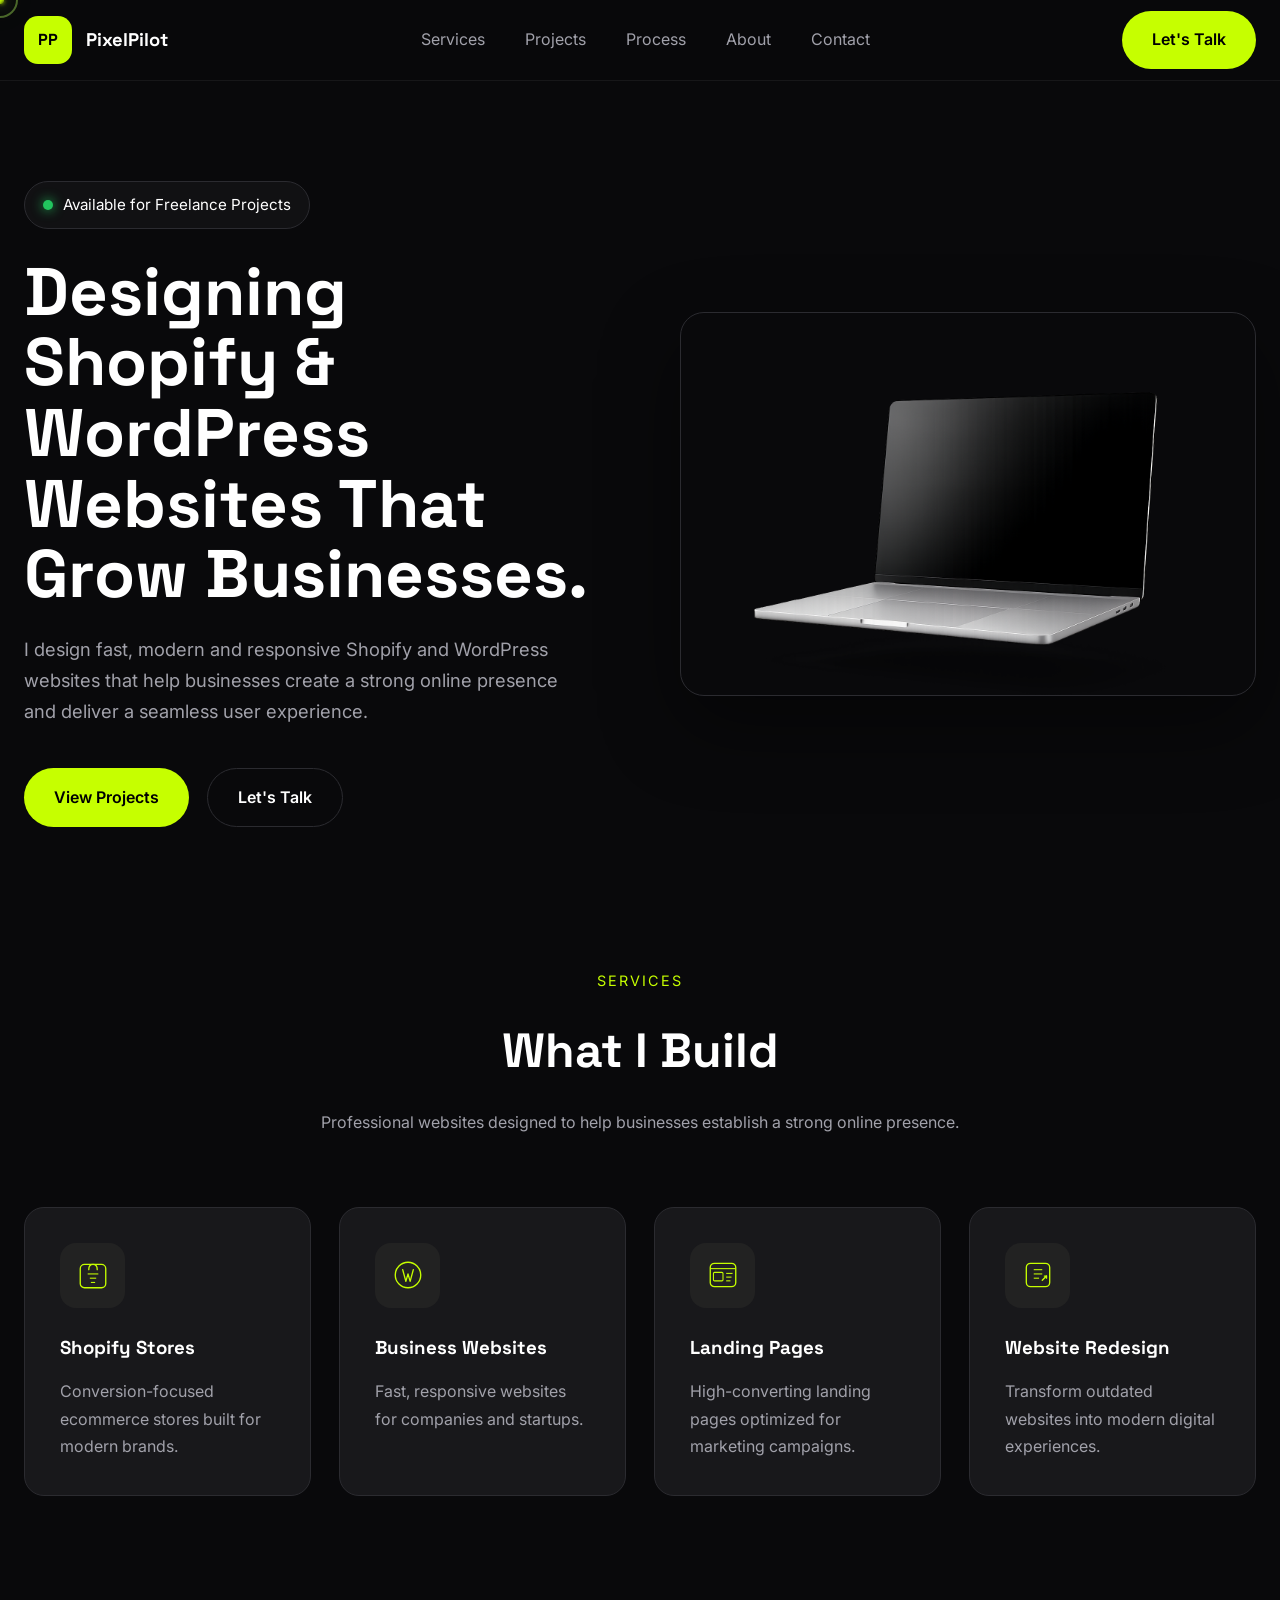
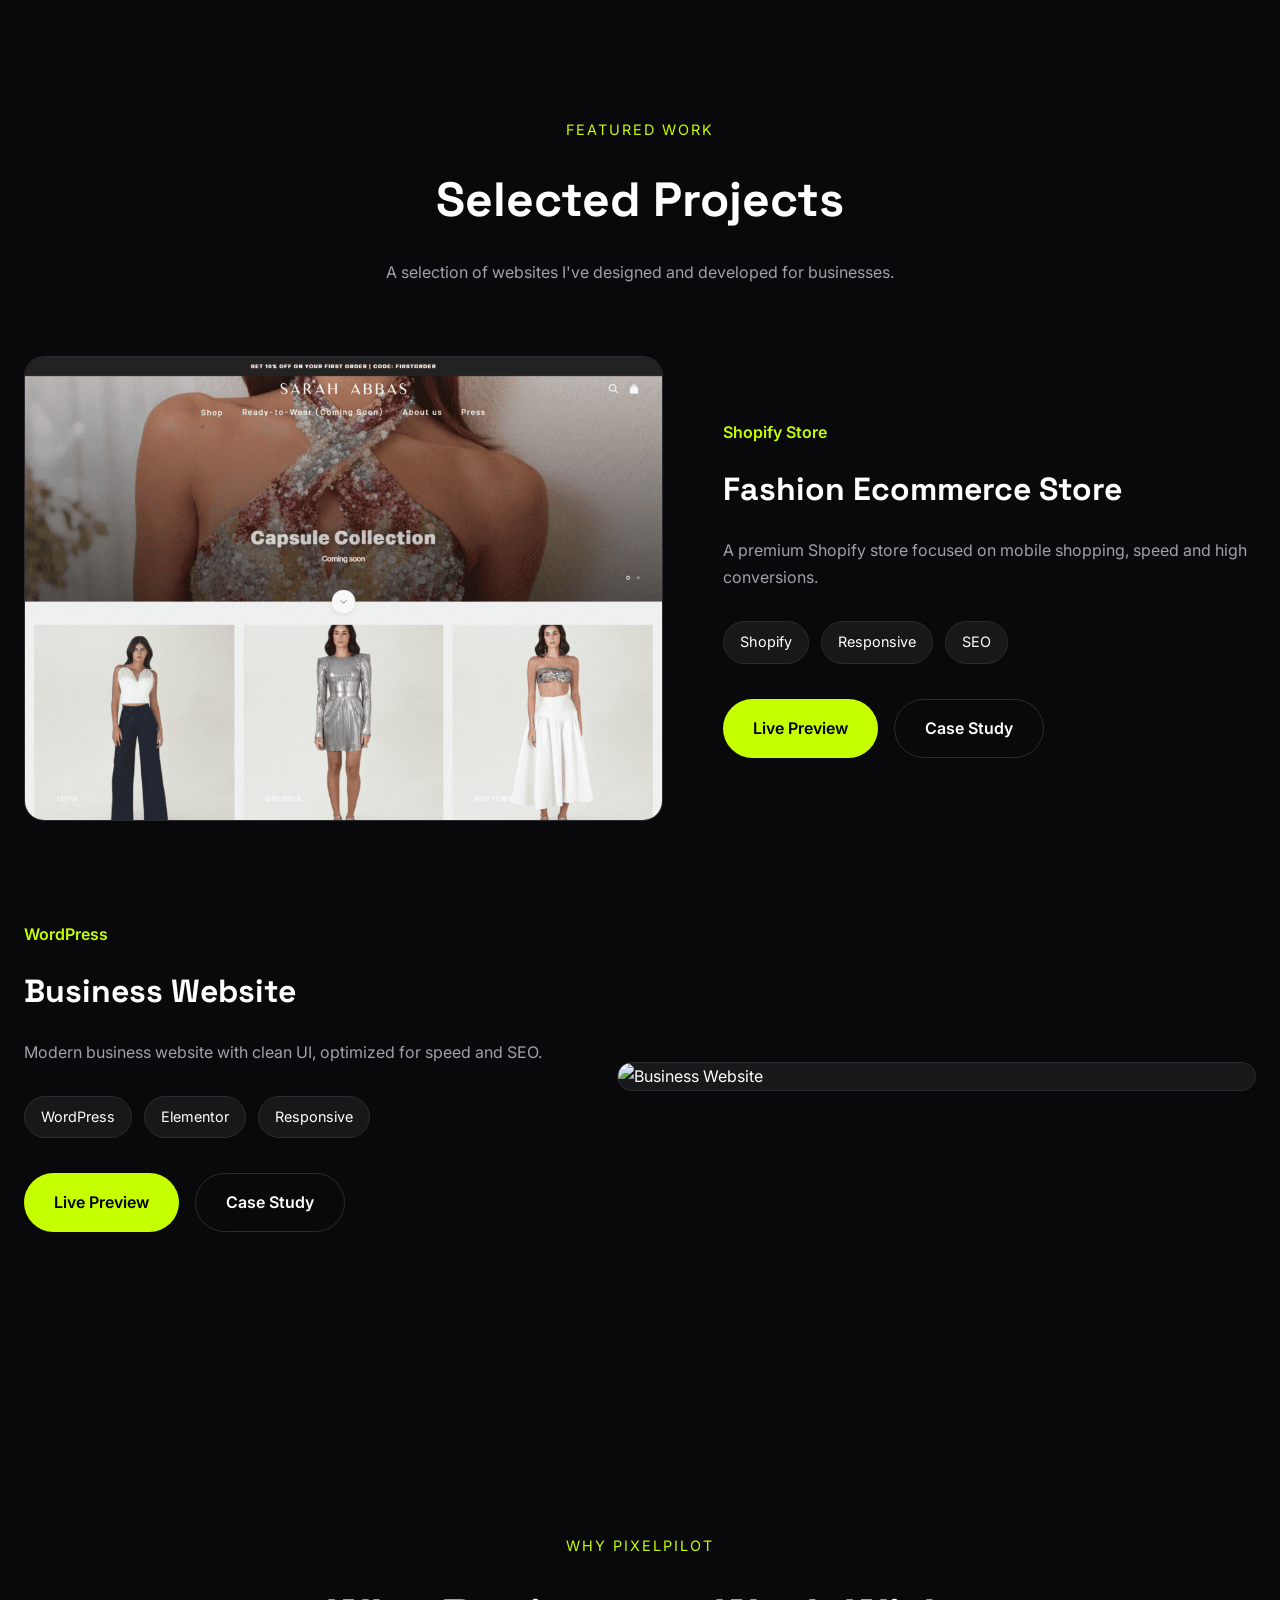
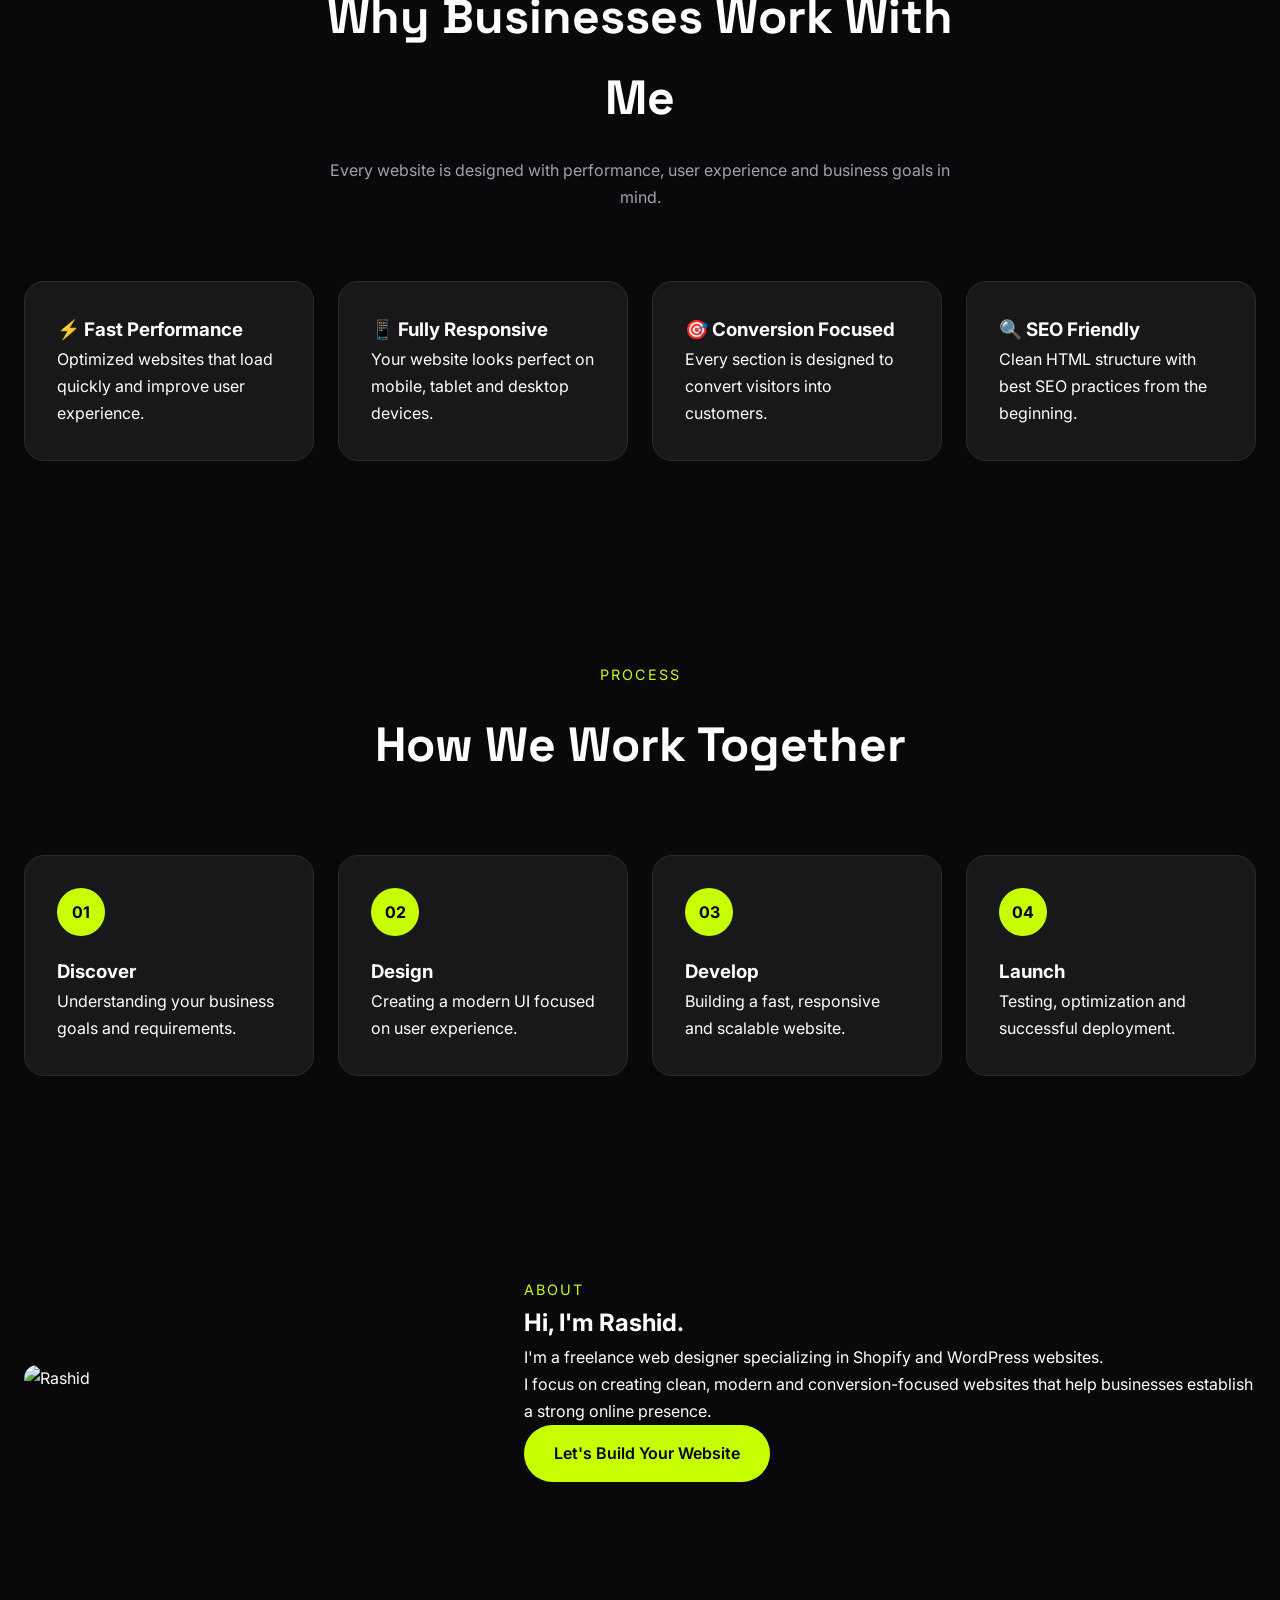
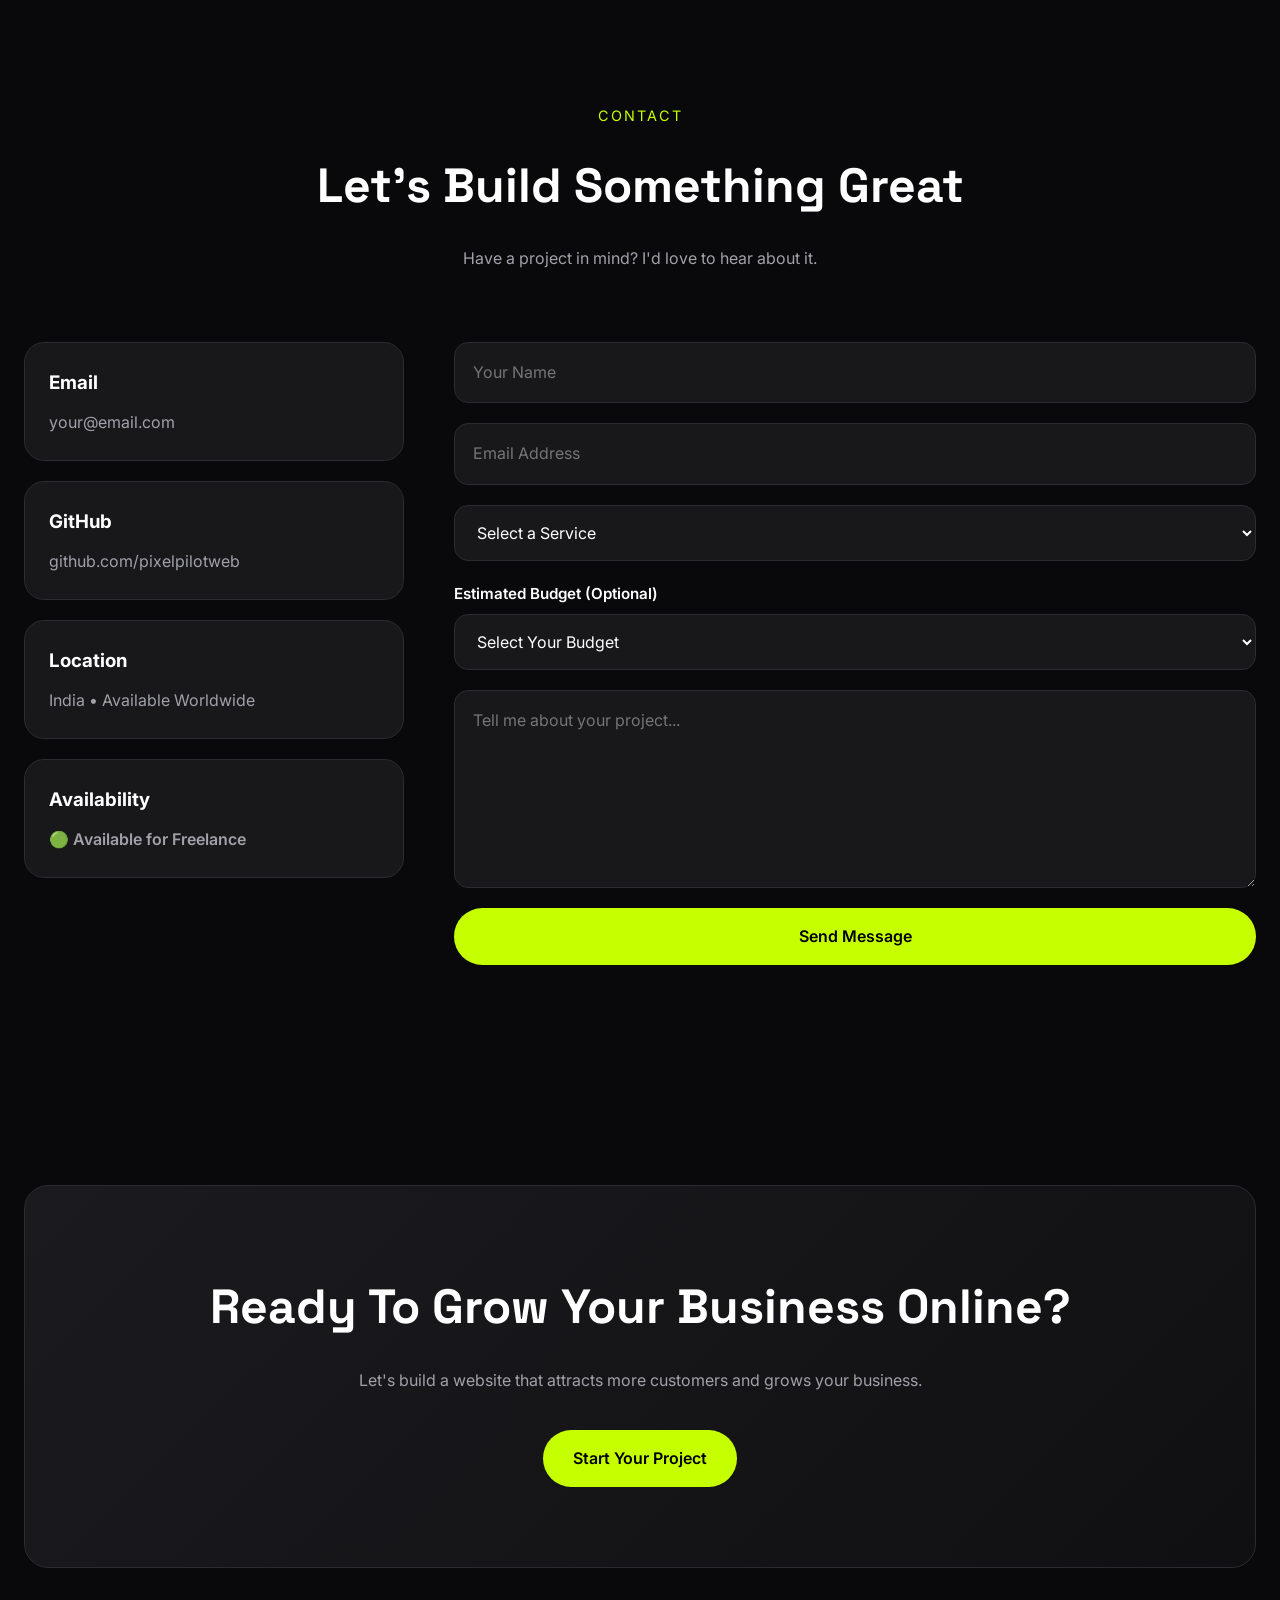
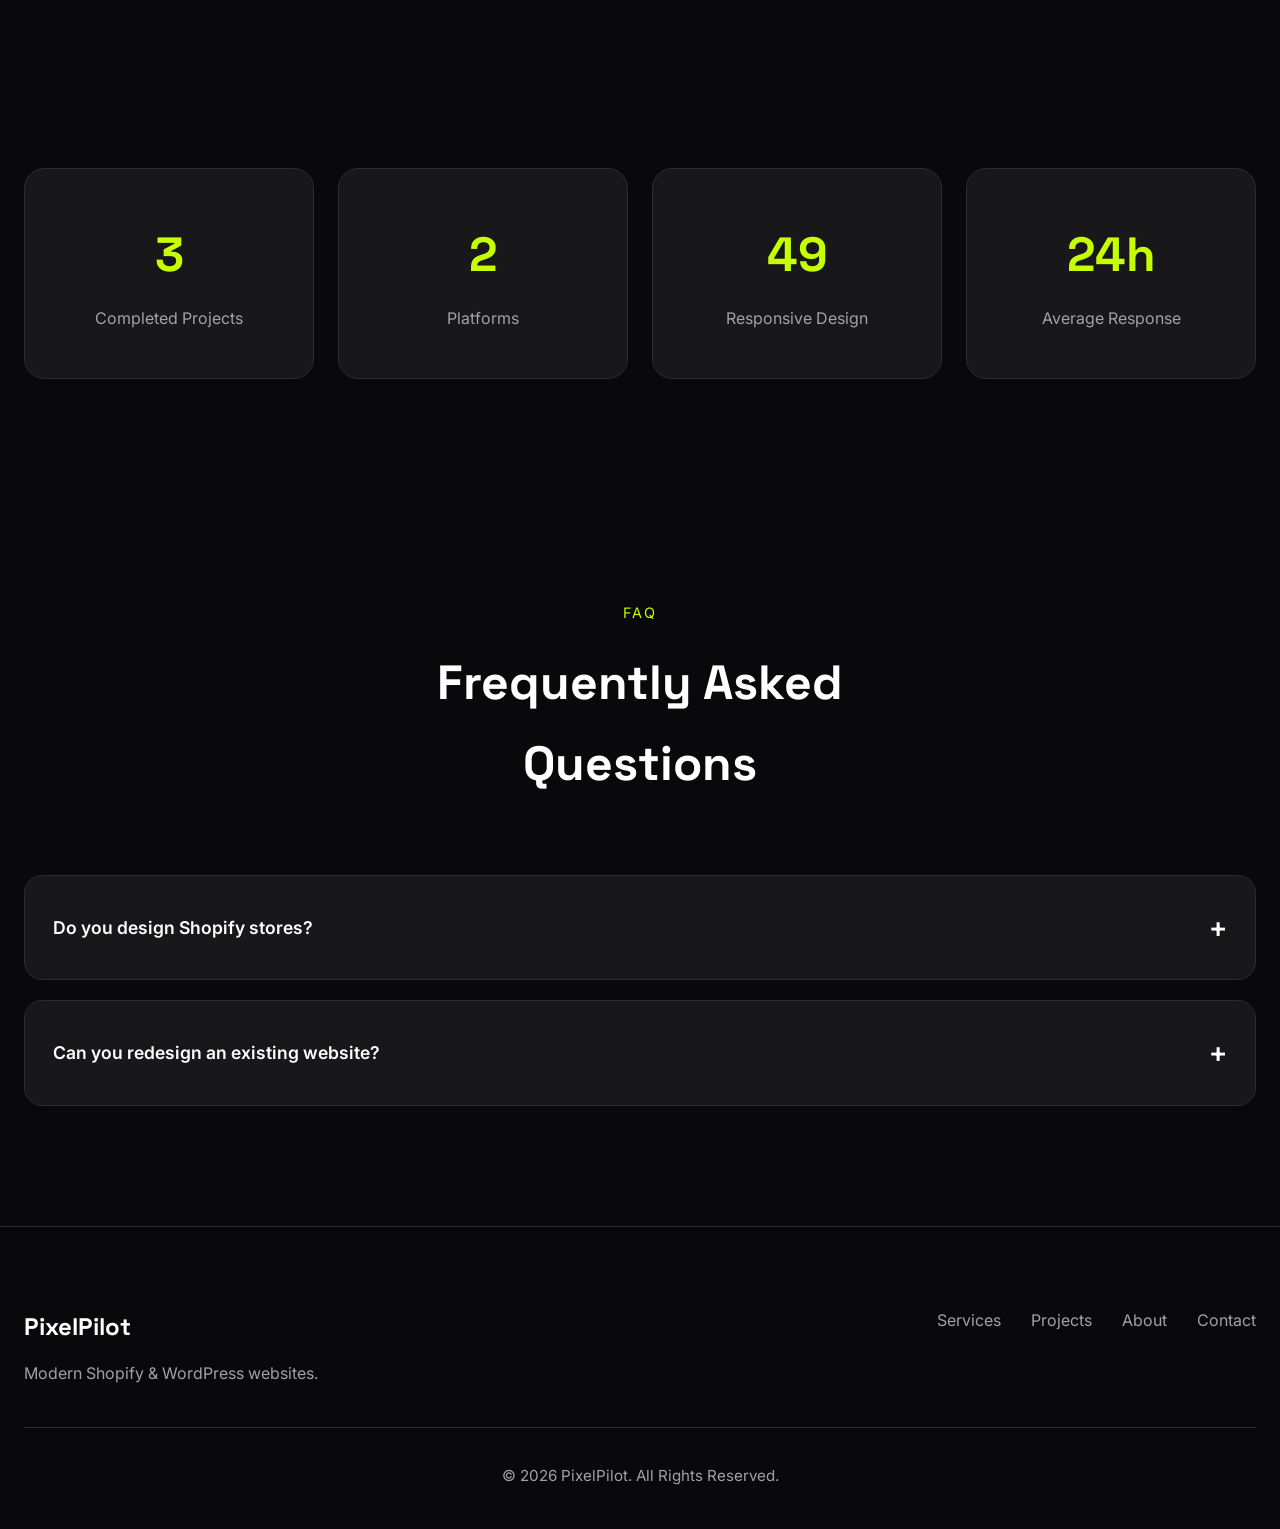
==== index.html @ 653d1a57 "feat: launch PixelPilot v1.0 portfolio" ====
<!doctype html>
<html lang="en">
  <head>
    <!-- Basic -->
    <meta charset="UTF-8" />
    <meta name="viewport" content="width=device-width, initial-scale=1.0" />
    <!-- SEO -->
    <title>PixelPilot | Shopify & WordPress Website Designer</title>
    <meta
      name="description"
      content="PixelPilot designs modern Shopify and WordPress websites that are fast, responsive and built to help businesses grow."
    />
    <meta
      name="keywords"
      content="Shopify Designer, WordPress Designer, Freelance Web Designer, Website Design , Ecommerce Website, PixelPilot"
    />
    <meta name="author" content="Rashid" />
    <meta name="robots" content="index, follow" />
    <!-- Open Graph -->
    <meta property="og:title" content="PixelPilot" />
    <meta
      property="og:description"
      content="Need a modern Shopify or WordPress website? Let's build a fast, responsive and conversion-focused website."
    />
    <meta property="og:type" content="website" />
    <meta name="theme-color" content="#09090B" />
    <meta name="color-scheme" content="dark" />
    <meta property="og:site_name" content="PixelPilot" />
    <!-- Google Fonts -->
    <link rel="preconnect" href="https://fonts.googleapis.com" />
    <link rel="preconnect" href="https://fonts.gstatic.com" crossorigin />
    <link
      href="https://fonts.googleapis.com/css2?family=Inter:wght@400;500;600;700&family=Space+Grotesk:wght@500;700&display=swap"
      rel="stylesheet"
    />
    <!-- CSS -->
    <link rel="stylesheet" href="assets/css/style.css" />
    <link rel="stylesheet" href="assets/css/animation.css" />
    <link rel="stylesheet" href="assets/css/responsive.css" />
  </head>

  <body>
    <!-- PAGE LOADER starts -->

    <div class="page-loader" id="pageLoader">
      <div class="loader-content">
        <div class="loader-logo">PP</div>

        <h2>PixelPilot</h2>

        <p>Preparing your experience...</p>

        <div class="loader-line">
          <span></span>
        </div>
      </div>
    </div>
    <!-- PAGE LOADER ends -->

    <div id="progressBar"></div>

    <!-- ================= HEADER ================= -->
    <header class="header">
      <div class="container">
        <nav class="navbar">
          <a href="#" class="logo">
            <span class="logo-mark">PP</span>
            <span class="logo-text"> PixelPilot </span>
          </a>
          <ul class="nav-menu">
            <li><a href="#services">Services</a></li>

            <li><a href="#projects">Projects</a></li>

            <li><a href="#process">Process</a></li>

            <li><a href="#about">About</a></li>

            <li><a href="#contact">Contact</a></li>
          </ul>
          <button class="menu-toggle" aria-label="Open Menu">
            <span></span>
            <span></span>
            <span></span>
          </button>
          <a href="#contact" class="btn btn-primary"> Let's Talk </a>
        </nav>
      </div>
    </header>

    <!-- ================= MAIN ================= -->

    <main>
      <!-- HERO -->
      <section class="hero reveal">
        <div class="container hero-grid">
          <!-- LEFT -->
          <div class="hero-content">
            <div class="hero-status">
              <span class="status-dot"></span>Available for Freelance Projects
            </div>
            <!-- <h1>Websites That Help Businesses Grow.</h1> -->
            <h1>
              Designing Shopify & WordPress Websites That Grow Businesses.
            </h1>
            <p>
              <!-- Modern Shopify and WordPress websites designed for speed, trust
              and conversions. -->
              I design fast, modern and responsive Shopify and WordPress
              websites that help businesses create a strong online presence and
              deliver a seamless user experience.
            </p>
            <div class="hero-buttons">
              <a href="#projects" class="btn btn-primary"> View Projects </a>
              <a href="#contact" class="btn btn-outline"> Let's Talk </a>
            </div>
          </div>
          <!-- RIGHT -->
          <div class="hero-preview">
            <img
              src="assets/images/hero image.png"
              alt="hero image"
              class="hero-image"
            />
            <!-- <div class="browser-window">
              <div class="browser-top">
                <span></span>
                <span></span>
                <span></span>
              </div>
              <div class="browser-body">
                <div class="preview-placeholder">Website Preview</div>
              </div>
            </div> -->
          </div>
        </div>
      </section>

      <!-- what i build starts -->
      <!-- ================= SERVICES ================= -->

      <section class="services reveal" id="services">
        <div class="container">
          <div class="section-heading">
            <span class="section-tag"> SERVICES </span>

            <h2>What I Build</h2>

            <p>
              Professional websites designed to help businesses establish a
              strong online presence.
            </p>
          </div>

          <div class="services-grid">
            <article class="service-card">
              <div class="service-icon">
                <!-- <img src="assets/images/icons/shopify.svg" alt="Shopify" /> -->
                <svg
                  xmlns="http://www.w3.org/2000/svg"
                  viewBox="0 0 64 64"
                  fill="none"
                >
                  <rect
                    x="8"
                    y="12"
                    width="48"
                    height="44"
                    rx="8"
                    stroke="#C6FF00"
                    stroke-width="2.5"
                  />
                  <path
                    d="M24 22C24 16 27 12 32 12C37 12 40 16 40 22"
                    stroke="#C6FF00"
                    stroke-width="2.5"
                    stroke-linecap="round"
                  />
                  <path d="M22 30H42" stroke="#C6FF00" stroke-width="2" />
                  <path d="M26 38H38" stroke="#C6FF00" stroke-width="2" />
                  <path d="M28 46H36" stroke="#C6FF00" stroke-width="2" />
                </svg>
              </div>

              <h3>Shopify Stores</h3>

              <p>
                Conversion-focused ecommerce stores built for modern brands.
              </p>
            </article>

            <article class="service-card">
              <div class="service-icon">
                <!-- <img src="assets/images/icons/wordpress.svg" alt="WordPress" /> -->
                <svg
                  xmlns="http://www.w3.org/2000/svg"
                  viewBox="0 0 64 64"
                  fill="none"
                >
                  <circle
                    cx="32"
                    cy="32"
                    r="24"
                    stroke="#C6FF00"
                    stroke-width="2.5"
                  />

                  <path
                    d="M22 22L28 44L32 30L36 44L42 22"
                    stroke="#C6FF00"
                    stroke-width="2.5"
                    stroke-linecap="round"
                    stroke-linejoin="round"
                  />
                </svg>
              </div>

              <h3>Business Websites</h3>

              <p>Fast, responsive websites for companies and startups.</p>
            </article>

            <article class="service-card">
              <div class="service-icon">
                <!-- <img
                  src="assets/images/icons/landing-page.svg"
                  alt="Landing Page"
                /> -->
                <svg
                  xmlns="http://www.w3.org/2000/svg"
                  viewBox="0 0 64 64"
                  fill="none"
                >
                  <rect
                    x="8"
                    y="10"
                    width="48"
                    height="44"
                    rx="8"
                    stroke="#C6FF00"
                    stroke-width="2.5"
                  />

                  <path d="M8 20H56" stroke="#C6FF00" stroke-width="2" />

                  <rect
                    x="14"
                    y="27"
                    width="18"
                    height="16"
                    rx="2"
                    stroke="#C6FF00"
                    stroke-width="2"
                  />

                  <path d="M38 29H50" stroke="#C6FF00" stroke-width="2" />

                  <path d="M38 36H48" stroke="#C6FF00" stroke-width="2" />

                  <path d="M38 43H46" stroke="#C6FF00" stroke-width="2" />
                </svg>
              </div>

              <h3>Landing Pages</h3>

              <p>
                High-converting landing pages optimized for marketing campaigns.
              </p>
            </article>

            <article class="service-card">
              <div class="service-icon">
                <!-- <img
                  src="assets/images/icons/redesign.svg"
                  alt="Website Redesign"
                /> -->
                <svg
                  xmlns="http://www.w3.org/2000/svg"
                  viewBox="0 0 64 64"
                  fill="none"
                >
                  <rect
                    x="10"
                    y="10"
                    width="44"
                    height="44"
                    rx="8"
                    stroke="#C6FF00"
                    stroke-width="2.5"
                  />

                  <path d="M24 22H40" stroke="#C6FF00" stroke-width="2" />

                  <path d="M24 30H40" stroke="#C6FF00" stroke-width="2" />

                  <path d="M24 38H34" stroke="#C6FF00" stroke-width="2" />

                  <path
                    d="M40 42L48 34"
                    stroke="#C6FF00"
                    stroke-width="2.5"
                    stroke-linecap="round"
                  />

                  <path
                    d="M44 34H48V38"
                    stroke="#C6FF00"
                    stroke-width="2.5"
                    stroke-linecap="round"
                    stroke-linejoin="round"
                  />
                </svg>
              </div>

              <h3>Website Redesign</h3>

              <p>
                Transform outdated websites into modern digital experiences.
              </p>
            </article>
          </div>
        </div>
      </section>
      <!-- what i build ends -->

      <!-- featured projects starts -->
      <!-- =========================
     FEATURED PROJECTS
========================= -->

      <section class="projects" id="projects">
        <div class="container">
          <div class="section-heading">
            <span class="section-tag">FEATURED WORK</span>

            <h2>Selected Projects</h2>

            <p>
              A selection of websites I've designed and developed for
              businesses.
            </p>
          </div>

          <!-- Project 1 -->

          <article class="project-card">
            <div class="project-image">
              <img
                src="assets/images/Shopify-project-2.png"
                alt="Fashion Shopify Store"
                loading="lazy"
              />
            </div>

            <div class="project-content">
              <span class="project-category"> Shopify Store </span>

              <h3>Fashion Ecommerce Store</h3>

              <p>
                A premium Shopify store focused on mobile shopping, speed and
                high conversions.
              </p>

              <div class="project-tech">
                <span>Shopify</span>

                <span>Responsive</span>

                <span>SEO</span>
              </div>

              <div class="project-buttons">
                <a href="#" class="btn btn-primary"> Live Preview </a>

                <a href="#" class="btn btn-outline"> Case Study </a>
              </div>
            </div>
          </article>

          <!-- Project 2 -->

          <article class="project-card reverse">
            <div class="project-image">
              <img
                src="assets/images/projects/project-2.webp"
                alt="Business Website"
                loading="lazy"
              />
            </div>

            <div class="project-content">
              <span class="project-category"> WordPress </span>
              <h3>Business Website</h3>
              <p>
                Modern business website with clean UI, optimized for speed and
                SEO.
              </p>
              <div class="project-tech">
                <span>WordPress</span>

                <span>Elementor</span>

                <span>Responsive</span>
              </div>

              <div class="project-buttons">
                <a href="#" class="btn btn-primary"> Live Preview </a>

                <a href="#" class="btn btn-outline"> Case Study </a>
              </div>
            </div>
          </article>
        </div>
      </section>
      <!-- featured projects ends -->

      <!-- why choose starts -->
      <!-- ================= WHY CHOOSE ME ================= -->

      <section class="why" id="why">
        <div class="container">
          <div class="section-heading">
            <span class="section-tag">WHY PIXELPILOT</span>

            <h2>Why Businesses Work With Me</h2>

            <p>
              Every website is designed with performance, user experience and
              business goals in mind.
            </p>
          </div>

          <div class="why-grid">
            <div class="why-card">
              <h3>⚡ Fast Performance</h3>
              <p>
                Optimized websites that load quickly and improve user
                experience.
              </p>
            </div>

            <div class="why-card">
              <h3>📱 Fully Responsive</h3>
              <p>
                Your website looks perfect on mobile, tablet and desktop
                devices.
              </p>
            </div>

            <div class="why-card">
              <h3>🎯 Conversion Focused</h3>
              <p>
                Every section is designed to convert visitors into customers.
              </p>
            </div>

            <div class="why-card">
              <h3>🔍 SEO Friendly</h3>
              <p>
                Clean HTML structure with best SEO practices from the beginning.
              </p>
            </div>
          </div>
        </div>
      </section>
      <!-- why choose ends -->

      <!-- process timeline starts -->
      <section class="process" id="process">
        <div class="container">
          <div class="section-heading">
            <span class="section-tag">PROCESS</span>

            <h2>How We Work Together</h2>
          </div>

          <div class="timeline">
            <div class="step">
              <span>01</span>
              <h3>Discover</h3>
              <p>Understanding your business goals and requirements.</p>
            </div>

            <div class="step">
              <span>02</span>
              <h3>Design</h3>
              <p>Creating a modern UI focused on user experience.</p>
            </div>

            <div class="step">
              <span>03</span>
              <h3>Develop</h3>
              <p>Building a fast, responsive and scalable website.</p>
            </div>

            <div class="step">
              <span>04</span>
              <h3>Launch</h3>
              <p>Testing, optimization and successful deployment.</p>
            </div>
          </div>
        </div>
      </section>
      <!-- process timeline ends -->

      <!-- about starts -->
      <section class="about" id="about">
        <div class="container about-grid">
          <div class="about-image">
            <img src="assets/images/placeholders/profile.webp" alt="Rashid" />
          </div>

          <div class="about-content">
            <span class="section-tag"> ABOUT </span>

            <h2>Hi, I'm Rashid.</h2>

            <p>
              I'm a freelance web designer specializing in Shopify and WordPress
              websites.
            </p>

            <p>
              I focus on creating clean, modern and conversion-focused websites
              that help businesses establish a strong online presence.
            </p>

            <a href="#contact" class="btn btn-primary">
              Let's Build Your Website
            </a>
          </div>
        </div>
      </section>
      <!-- about ends -->

      <!--contact form starts  -->
      <section class="contact reveal" id="contact">
        <div class="container">
          <div class="section-heading">
            <span class="section-tag">CONTACT</span>

            <h2>Let's Build Something Great</h2>

            <p>Have a project in mind? I'd love to hear about it.</p>
          </div>

          <div class="contact-grid">
            <div class="contact-info">
              <div class="contact-card">
                <h3>Email</h3>
                <a href="mailto:your@email.com"> your@email.com </a>
              </div>

              <div class="contact-card">
                <h3>GitHub</h3>
                <a href="https://github.com/pixelpilotweb" target="_blank">
                  github.com/pixelpilotweb
                </a>
              </div>

              <div class="contact-card">
                <h3>Location</h3>
                <p>India • Available Worldwide</p>
              </div>

              <div class="contact-card">
                <h3>Availability</h3>
                <p class="available">🟢 Available for Freelance</p>
              </div>
            </div>

            <form id="contactForm" class="contact-form">
              <input
                type="text"
                placeholder="Your Name"
                id="name"
                name="name"
                required
              />
              <input
                type="email"
                placeholder="Email Address"
                name="email"
                id="email"
                required
              />
              <select id="project" name="project" required>
                <option value="" selected disabled>Select a Service</option>

                <option value="Shopify Store Design">
                  Shopify Store Design
                </option>

                <option value="Shopify Store Redesign">
                  Shopify Store Redesign
                </option>

                <option value="WordPress Website">WordPress Website</option>

                <option value="Landing Page">Landing Page</option>

                <option value="Not Sure Yet">Not Sure Yet</option>
              </select>

              <div class="form-group">
                <label for="budget">Estimated Budget (Optional)</label>

                <select id="budget" name="budget">
                  <option value="" selected>Select Your Budget</option>

                  <option value="Under $250">Under $250</option>

                  <option value="$250 - $500">$250 - $500</option>

                  <option value="$500 - $1000">$500 - $1000</option>

                  <option value="$1000 - $2500">$1000 - $2500</option>

                  <option value="$2500+">$2500+</option>

                  <option value="Let's Discuss">Let's Discuss</option>
                </select>
              </div>
              <textarea
                rows="6"
                id="message"
                name="message"
                placeholder="Tell me about your project..."
                required
              ></textarea>

              <button type="submit" class="btn btn-primary">
                Send Message
              </button>
            </form>
          </div>
        </div>
      </section>
      <!--contact form ends  -->

      <!-- cta starts -->
      <section class="cta" id="contact">
        <div class="container">
          <div class="cta-box">
            <h2>Ready To Grow Your Business Online?</h2>

            <p>
              Let's build a website that attracts more customers and grows your
              business.
            </p>

            <a href="mailto:your@email.com" class="btn btn-primary">
              Start Your Project
            </a>
          </div>
        </div>
      </section>
      <!-- cta ends -->

      <!-- stats section starts -->
      <section class="stats reveal">
        <div class="container">
          <div class="stats-grid">
            <div class="stat-card">
              <h2 data-count="3">0</h2>
              <p>Completed Projects</p>
            </div>

            <div class="stat-card">
              <h2 data-count="2">0</h2>
              <p>Platforms</p>
            </div>

            <div class="stat-card">
              <h2 data-count="100">0</h2>
              <p>Responsive Design</p>
            </div>

            <div class="stat-card">
              <h2>24h</h2>
              <p>Average Response</p>
            </div>
          </div>
        </div>
      </section>
      <!-- stats section ends -->

      <!-- faq starts -->
      <section class="faq reveal">
        <div class="container">
          <div class="section-heading">
            <span class="section-tag">FAQ</span>

            <h2>Frequently Asked Questions</h2>
          </div>

          <div class="faq-item">
            <button class="faq-question">Do you design Shopify stores?</button>

            <div class="faq-answer">
              <p>
                Yes. I design modern Shopify stores focused on speed, user
                experience and conversions.
              </p>
            </div>
          </div>

          <div class="faq-item">
            <button class="faq-question">
              Can you redesign an existing website?
            </button>

            <div class="faq-answer">
              <p>
                Absolutely. I can redesign Shopify and WordPress websites with a
                modern look and better performance.
              </p>
            </div>
          </div>
        </div>
      </section>
      <!-- faq ends -->

      <!-- footer starts -->
      <footer class="footer">
        <div class="container">
          <div class="footer-top">
            <div>
              <h2>PixelPilot</h2>

              <p>Modern Shopify & WordPress websites.</p>
            </div>

            <div>
              <a href="#services">Services</a>

              <a href="#projects">Projects</a>

              <a href="#about">About</a>

              <a href="#contact">Contact</a>
            </div>
          </div>

          <hr />

          <p class="copyright">© 2026 PixelPilot. All Rights Reserved.</p>
        </div>
      </footer>
      <!-- footer ends -->
    </main>

    <button id="backToTop" aria-label="Back to top">↑</button>
    <!-- CUSTOM CURSOR STARTS -->
    <div class="cursor-dot"></div>
    <div class="cursor-ring"></div>
    <!-- CUSTOM CURSOR ENDS -->
    <!-- form success starts -->
    <!-- form success ends -->
    <div id="toast" class="toast"></div>
    <script src="https://cdn.jsdelivr.net/npm/@emailjs/browser@4/dist/email.min.js"></script>
    <script src="assets/js/main.js"></script>
  </body>
</html>
---- assets/css/style.css ----
*,
*::before,
*::after {
  margin: 0;
  padding: 0;
  box-sizing: border-box;
}
html {
  scroll-behavior: smooth;
}
/* ===================================
   PIXELPILOT DESIGN SYSTEM
=================================== */

:root {
  /* ========= COLORS ========= */

  --color-background: #09090b;
  --color-surface: #18181b;
  --color-surface-light: #222225;

  --color-primary: #c6ff00;
  --color-primary-hover: #d6ff4d;

  --color-white: #ffffff;
  --color-text: #a1a1aa;

  --color-border: #2b2b30;

  /* ========= TYPOGRAPHY ========= */

  --font-heading: "Space Grotesk", sans-serif;
  --font-body: "Inter", sans-serif;

  /* ========= FONT SIZE ========= */

  --fs-xs: 0.875rem;
  --fs-sm: 1rem;
  --fs-md: 1.125rem;
  --fs-lg: 1.5rem;
  --fs-xl: 2.5rem;
  --fs-2xl: 3.5rem;
  --fs-3xl: 4.5rem;

  /* ========= FONT WEIGHT ========= */

  --fw-regular: 400;
  --fw-medium: 500;
  --fw-semibold: 600;
  --fw-bold: 700;

  /* ========= SPACING ========= */

  --space-1: 0.25rem;
  --space-2: 0.5rem;
  --space-3: 0.75rem;
  --space-4: 1rem;
  --space-5: 1.5rem;
  --space-6: 2rem;
  --space-7: 3rem;
  --space-8: 4rem;
  --space-9: 6rem;
  --space-10: 8rem;

  /* ========= BORDER RADIUS ========= */

  --radius-sm: 8px;
  --radius-md: 14px;
  --radius-lg: 20px;
  --radius-xl: 30px;
  --radius-full: 999px;

  /* ========= CONTAINER ========= */

  --container-width: 1280px;

  /* ========= SHADOW ========= */

  --shadow-sm: 0 5px 20px rgba(0, 0, 0, 0.15);

  --shadow-md: 0 10px 40px rgba(0, 0, 0, 0.25);

  --shadow-lg: 0 20px 60px rgba(0, 0, 0, 0.35);

  /* ========= TRANSITIONS ========= */

  --transition-fast: 0.25s ease;

  --transition-normal: 0.35s ease;
}
/* ===========================
   PAGE LOADER
=========================== */

.page-loader {
  position: fixed;

  inset: 0;

  background: #09090b;

  display: flex;

  justify-content: center;

  align-items: center;

  z-index: 99999;

  transition:
    opacity 0.6s ease,
    visibility 0.6s ease;
}

.page-loader.hide {
  opacity: 0;

  visibility: hidden;
}

.loader-content {
  text-align: center;
}

.loader-logo {
  width: 80px;

  height: 80px;

  border-radius: 22px;

  background: linear-gradient(135deg, var(--color-primary), #6fb52d);

  color: #000;

  font-weight: 800;

  font-size: 28px;

  display: flex;

  justify-content: center;

  align-items: center;

  margin: 0 auto 20px;

  box-shadow: 0 20px 50px rgba(139, 195, 74, 0.35);
}

.loader-content h2 {
  margin-bottom: 8px;
}

.loader-content p {
  color: var(--color-text);

  margin-bottom: 30px;
}

.loader-line {
  width: 220px;

  height: 4px;

  background: #1b1b1f;

  border-radius: 999px;

  overflow: hidden;
}

.loader-line span {
  display: block;

  width: 0;

  height: 100%;

  background: var(--color-primary);

  animation: loaderProgress 0.8s ease forwards;
}
@keyframes loaderProgress {
  from {
    width: 0;
  }

  to {
    width: 100%;
  }
}
body {
  font-family: var(--font-body);

  background: var(--color-background);

  color: var(--color-white);

  line-height: 1.7;

  overflow-x: hidden;

  -webkit-font-smoothing: antialiased;
}
img {
  display: block;
  max-width: 100%;
}

a {
  color: inherit;
  text-decoration: none;
}

ul {
  list-style: none;
}

button,
input,
textarea {
  font: inherit;

  border: none;

  outline: none;

  background: none;
}

button {
  cursor: pointer;
}

section {
  padding: 100px 0;
}

::selection {
  background: var(--color-primary);

  color: #000;
}
/* variable style ends */

/* ===================================
   LAYOUT
=================================== */

/* Container */

.container {
  width: min(100% - 48px, var(--container-width));
  margin-inline: auto;
}

/* Main */

main {
  overflow: hidden;
}

/* Header */

.header {
  position: sticky;
  top: 0;
  left: 0;
  width: 100%;
  z-index: 999;
  background: rgba(9, 9, 11, 0.75);
  backdrop-filter: blur(18px);
  -webkit-backdrop-filter: blur(18px);
  border-bottom: 1px solid rgba(255, 255, 255, 0.06);
}

/* Navbar */

.navbar {
  height: 80px;

  display: flex;
  align-items: center;
  justify-content: space-between;
}

/* Hero */

.hero {
  min-height: calc(100vh - 80px);

  display: flex;
  align-items: center;

  position: relative;
}

.hero-grid {
  display: grid;

  grid-template-columns: 1fr 1fr;

  gap: 80px;

  align-items: center;
}

/* Hero Left */

.hero-content {
  max-width: 600px;
}

/* Hero Right */

.hero-preview {
  display: flex;

  justify-content: center;
}

/* Section */

section {
  position: relative;
}
/* ===================================
   COMPONENTS
=================================== */

/* Logo */

.logo {
  display: flex;

  align-items: center;

  gap: 14px;

  font-weight: 700;

  font-family: var(--font-heading);
}

.logo-mark {
  width: 48px;
  height: 48px;

  display: grid;
  place-items: center;

  border-radius: 14px;

  background: var(--color-primary);

  color: #000;

  font-weight: 700;
}

.logo-text {
  font-size: 1.15rem;
}

/* Navigation */

.nav-menu {
  display: flex;

  gap: 40px;
}

.nav-menu a {
  color: var(--color-text);
  transition: var(--transition-normal);
  position: relative;
}
.nav-menu a::after {
  content: "";

  position: absolute;

  left: 0;

  bottom: -6px;

  width: 0;

  height: 2px;

  background: var(--color-primary);

  transition: 0.3s;
}
.nav-menu a:hover::after {
  width: 100%;
}
.nav-menu a:hover {
  color: var(--color-white);
}

/* Buttons */

.btn {
  display: inline-flex;

  align-items: center;

  justify-content: center;

  padding: 15px 30px;

  border-radius: 999px;

  transition: var(--transition-normal);

  font-weight: 600;
}

.btn-primary {
  background: var(--color-primary);

  color: #000;
}

.btn-primary:hover {
  transform: translateY(-3px);

  box-shadow: 0 0 35px rgba(198, 255, 0, 0.35);
}

.btn-outline {
  border: 1px solid var(--color-border);

  color: #fff;
}

.btn-outline:hover {
  border-color: var(--color-primary);

  color: var(--color-primary);
}

/* Availability */

.availability {
  display: inline-flex;

  align-items: center;

  gap: 10px;

  margin-bottom: 28px;

  color: var(--color-text);

  font-size: 0.95rem;
}

.status-dot {
  width: 10px;

  height: 10px;

  border-radius: 50%;

  background: var(--color-primary);

  box-shadow: 0 0 12px var(--color-primary);
}
/* ===================================
   HERO
=================================== */

.hero h1 {
  font-family: var(--font-heading);

  font-size: 4.2rem;

  line-height: 1.05;

  margin-bottom: 24px;
}

.hero p {
  color: var(--color-text);

  font-size: 1.15rem;

  max-width: 540px;

  margin-bottom: 40px;
}

.hero-buttons {
  display: flex;

  gap: 18px;
}
.hero-image {
  width: 100%;

  border-radius: 24px;

  border: 1px solid var(--color-border);

  box-shadow: 0 30px 80px rgba(0, 0, 0, 0.45);
}
.hero-image {
  transition:
    transform 0.45s ease,
    box-shadow 0.45s ease;
}

.hero-image:hover {
  transform: scale(1.02) rotate(-1deg);

  box-shadow: 0 40px 90px rgba(0, 0, 0, 0.45);
}
/* Browser */

/* .browser-window {
  width: 100%;

  max-width: 560px;

  background: var(--color-surface);

  border: 1px solid var(--color-border);

  border-radius: 20px;

  overflow: hidden;

  box-shadow: var(--shadow-lg);
}

.browser-top {
  height: 55px;

  display: flex;

  align-items: center;

  gap: 10px;

  padding: 0 20px;

  border-bottom: 1px solid var(--color-border);
}

.browser-top span {
  width: 12px;

  height: 12px;

  border-radius: 50%;

  background: #555;
}

.browser-body {
  padding: 40px;
}

.preview-placeholder {
  height: 420px;

  border-radius: 16px;

  background: linear-gradient(135deg, #202024, #2d2d33);

  display: grid;

  place-items: center;

  color: #888;

  font-size: 1.2rem;

  font-family: var(--font-heading);
} */
/* what i build starts */
/* ===========================
   SERVICES
=========================== */

.services {
  padding-top: 40px;
}

.section-heading {
  text-align: center;

  max-width: 650px;

  margin: auto auto 70px;
}

.section-tag {
  color: var(--color-primary);

  font-size: 0.9rem;

  letter-spacing: 2px;

  text-transform: uppercase;
}

.section-heading h2 {
  margin-top: 16px;

  margin-bottom: 18px;

  font-size: 3rem;

  font-family: var(--font-heading);
}

.section-heading p {
  color: var(--color-text);
}

.services-grid {
  display: grid;

  grid-template-columns: repeat(4, 1fr);

  gap: 28px;
}

.service-card {
  background: var(--color-surface);

  border: 1px solid var(--color-border);

  border-radius: 20px;

  padding: 35px;

  transition: 0.35s;
}

.service-card:hover {
  transform: translateY(-10px);

  border-color: var(--color-primary);
}

.service-icon {
  width: 65px;

  height: 65px;

  display: grid;

  place-items: center;

  background: #222;

  border-radius: 16px;

  margin-bottom: 24px;
}

.service-icon svg {
  width: 34px;
}

.service-card h3 {
  margin-bottom: 15px;

  font-family: var(--font-heading);
}

.service-card p {
  color: var(--color-text);
}
/* what i build ends */

/* featured projects starts */
/* ===========================
   PROJECTS
=========================== */

.projects {
  padding-top: 120px;
}

.project-card {
  display: grid;

  grid-template-columns: 1.2fr 1fr;

  gap: 60px;

  align-items: center;

  margin-bottom: 100px;
  overflow: hidden;
}

.project-card img {
  transition: transform 0.45s ease;
}

.project-card:hover img {
  transform: scale(1.05);
}

.project-card:hover {
  transform: translateY(-10px);
}
.project-card.reverse {
  grid-template-columns: 1fr 1.2fr;
}

.project-card.reverse .project-image {
  order: 2;
}

.project-card.reverse .project-content {
  order: 1;
}

.project-image {
  border-radius: 20px;

  overflow: hidden;

  background: var(--color-surface);

  border: 1px solid var(--color-border);
}

.project-image img {
  width: 100%;

  display: block;

  transition: 0.5s;
}

.project-category {
  display: inline-block;

  margin-bottom: 16px;

  color: var(--color-primary);

  font-weight: 600;
}

.project-content h3 {
  font-size: 2rem;

  margin-bottom: 20px;

  font-family: var(--font-heading);
}

.project-content p {
  color: var(--color-text);

  margin-bottom: 30px;
}

.project-tech {
  display: flex;

  gap: 12px;

  flex-wrap: wrap;

  margin-bottom: 35px;
}

.project-tech span {
  padding: 8px 16px;
  border-radius: 999px;
  border: 1px solid var(--color-border);
  background: var(--color-surface);
  font-size: 0.9rem;
}

.project-buttons {
  display: flex;
  gap: 16px;
}
/* featured projects ends */

.why-grid,
.timeline {
  display: grid;
  grid-template-columns: repeat(4, 1fr);
  gap: 24px;
}

.why-card,
.step {
  background: var(--color-surface);
  border: 1px solid var(--color-border);
  padding: 32px;
  border-radius: 20px;
  transition: 0.3s;
}

.why-card:hover,
.step:hover {
  transform: translateY(-8px);
  border-color: var(--color-primary);
}

.step span {
  display: inline-flex;
  width: 48px;
  height: 48px;
  border-radius: 50%;
  align-items: center;
  justify-content: center;
  background: var(--color-primary);
  color: #000;
  font-weight: 700;
  margin-bottom: 20px;
}

.about-grid {
  display: grid;
  grid-template-columns: 420px 1fr;
  gap: 80px;
  align-items: center;
}

.about-image img {
  width: 100%;
  border-radius: 24px;
}

/* ===========================
   CONTACT
=========================== */

.contact {
  padding: 120px 0;
}

.contact-grid {
  display: grid;
  grid-template-columns: 380px 1fr;
  gap: 50px;
  align-items: start;
}

.contact-info {
  display: grid;
  gap: 20px;
}

.contact-card {
  background: var(--color-surface);
  border: 1px solid var(--color-border);
  border-radius: 20px;
  padding: 24px;
}

.contact-card h3 {
  margin-bottom: 10px;
}

.contact-card a,
.contact-card p {
  color: var(--color-text);
  word-break: break-word;
}

.available {
  color: var(--color-primary);
  font-weight: 600;
}

.contact-form {
  display: grid;
  gap: 20px;
}
.form-group {
  display: flex;
  flex-direction: column;
  gap: 8px;
}

.form-group label {
  font-size: 0.95rem;
  font-weight: 600;
  color: var(--color-heading);
}
.contact-form input,
.contact-form select,
.contact-form textarea {
  width: 100%;
  padding: 16px 18px;
  border: 1px solid var(--color-border);
  border-radius: 14px;
  background: var(--color-surface);
  color: #fff;
  font: inherit;
}
.contact-form select:focus,
.contact-form input:focus,
.contact-form textarea:focus {
  outline: none;
  border-color: var(--color-primary);
}

.contact-form textarea {
  resize: vertical;
  min-height: 180px;
}
.cta-box {
  background: linear-gradient(135deg, #1b1b1f, #101012);
  border: 1px solid var(--color-border);
  border-radius: 24px;
  padding: 80px;
  text-align: center;
}

.cta-box h2 {
  font-size: 3rem;
  margin-bottom: 20px;
  font-family: var(--font-heading);
}

.cta-box p {
  color: var(--color-text);
  margin-bottom: 35px;
}

/* hamburger css starts */
/* ===========================
   MOBILE MENU BUTTON
=========================== */

.menu-toggle {
  display: none;

  width: 48px;

  height: 48px;

  cursor: pointer;
}

.menu-toggle span {
  display: block;

  height: 2px;

  background: #fff;

  margin: 8px 0;

  transition: 0.3s;
}

.menu-toggle.active span:nth-child(1) {
  transform: rotate(45deg) translateY(10px);
}

.menu-toggle.active span:nth-child(2) {
  opacity: 0;
}

.menu-toggle.active span:nth-child(3) {
  transform: rotate(-45deg) translateY(-10px);
}
/* hamburger css ends */

/* back to top and progrss bar starts */
/* ===================================
   PROGRESS BAR
=================================== */

#progressBar {
  position: fixed;
  top: 0;
  left: 0;
  width: 0%;
  height: 4px;
  background: var(--color-primary);
  z-index: 9999;
  transition: width 0.1s linear;
  box-shadow: 0 0 10px rgba(198, 255, 0, 0.6);
}

/* ===================================
   BACK TO TOP BUTTON
=================================== */

#backToTop {
  position: fixed;
  right: 30px;
  bottom: 30px;
  width: 54px;
  height: 54px;
  border: none;
  border-radius: 50%;
  display: none;
  justify-content: center;
  align-items: center;
  background: var(--color-primary);
  color: #000;
  font-size: 22px;
  font-weight: 700;
  cursor: pointer;
  z-index: 999;
  transition: all 0.35s ease;
  box-shadow: 0 10px 30px rgba(198, 255, 0, 0.3);
}

#backToTop:hover {
  transform: translateY(-6px);
  box-shadow: 0 16px 40px rgba(198, 255, 0, 0.45);
}
#backToTop.show {
  display: flex;
}
/* back to top and progrss bar ends */

/* faq css starts */
/* ===================================
   FAQ
=================================== */

.faq {
  padding-top: 120px;
}

.faq-item {
  background: var(--color-surface);

  border: 1px solid var(--color-border);

  border-radius: 18px;

  margin-bottom: 20px;

  overflow: hidden;

  transition: 0.3s;
}

.faq-item.active {
  border-color: var(--color-primary);
}

.faq-question {
  width: 100%;

  padding: 28px;

  display: flex;

  justify-content: space-between;

  align-items: center;

  cursor: pointer;

  color: #fff;

  font-size: 1.1rem;

  font-weight: 600;
}

.faq-question::after {
  content: "+";

  font-size: 28px;

  transition: 0.3s;
}

.faq-item.active .faq-question::after {
  transform: rotate(45deg);
}

.faq-answer {
  max-height: 0;

  overflow: hidden;

  transition: max-height 0.35s ease;
}

.faq-answer p {
  color: var(--color-text);

  padding: 0 28px 28px;
}

.faq-item.active .faq-answer {
  max-height: 250px;
}
/* faq css ends */

/* stats section starts */
/* ===================================
   STATS
=================================== */

.stats {
  padding: 100px 0;
}

.stats-grid {
  display: grid;

  grid-template-columns: repeat(4, 1fr);

  gap: 24px;
}

.stat-card {
  background: var(--color-surface);

  border: 1px solid var(--color-border);

  border-radius: 20px;

  padding: 45px;

  text-align: center;

  transition: 0.35s;
}

.stat-card:hover {
  transform: translateY(-8px);

  border-color: var(--color-primary);
}

.stat-card h2 {
  font-size: 3rem;

  color: var(--color-primary);

  margin-bottom: 10px;

  font-family: var(--font-heading);
}

.stat-card p {
  color: var(--color-text);
}
/* stats section ends */

/* footer css starts */
/* ===================================
   FOOTER
=================================== */

.footer {
  padding: 80px 0 40px;

  border-top: 1px solid var(--color-border);
}

.footer-top {
  display: flex;

  justify-content: space-between;

  align-items: flex-start;

  gap: 40px;

  margin-bottom: 40px;
}

.footer h2 {
  font-family: var(--font-heading);

  margin-bottom: 12px;
}

.footer p {
  color: var(--color-text);
}

.footer-top div:last-child {
  display: flex;

  gap: 30px;

  flex-wrap: wrap;
}

.footer-top a {
  color: var(--color-text);

  transition: 0.3s;
}

.footer-top a:hover {
  color: var(--color-primary);
}

.footer hr {
  border: none;

  border-top: 1px solid var(--color-border);

  margin: 35px 0;
}

.copyright {
  text-align: center;

  color: var(--color-text);

  font-size: 0.95rem;
}
/* footer css ends */

.preview-placeholder {
  padding: 24px;

  display: flex;

  flex-direction: column;

  gap: 18px;
}

.fake-header {
  height: 42px;

  background: #2c2c33;

  border-radius: 12px;
}

.fake-card {
  height: 110px;

  background: #232329;

  border-radius: 14px;
}

.fake-card.small {
  height: 70px;
}

/* ===========================
   HERO STATUS
=========================== */

.hero-status {
  display: inline-flex;
  align-items: center;
  gap: 10px;

  padding: 10px 18px;

  border: 1px solid var(--color-border);

  border-radius: 999px;

  background: rgba(255, 255, 255, 0.03);

  margin-bottom: 28px;

  font-size: 0.95rem;
}

.status-dot {
  width: 10px;

  height: 10px;

  border-radius: 50%;

  background: #22c55e;

  box-shadow: 0 0 12px #22c55e;
}

.hero-meta {
  display: flex;

  gap: 14px;

  flex-wrap: wrap;

  margin: 25px 0;

  color: var(--color-text);
}

.floating-card {
  position: absolute;

  background: rgba(18, 18, 20, 0.92);

  backdrop-filter: blur(16px);

  border: 1px solid var(--color-border);

  padding: 16px 20px;

  border-radius: 18px;

  min-width: 170px;

  box-shadow: 0 18px 40px rgba(0, 0, 0, 0.35);
}

.floating-card strong {
  display: block;

  margin-bottom: 6px;
}

.shopify {
  top: 8%;

  right: -20px;
}

.wordpress {
  bottom: 22%;

  left: -20px;
}

.speed {
  bottom: 5%;

  right: 10%;
}
.hero-image {
  position: relative;
}

/* form success starts */
.toast {
  position: fixed;
  bottom: 30px;
  right: 30px;
  background: #111;
  color: #fff;
  padding: 16px 24px;
  border-radius: 12px;
  border-left: 4px solid var(--color-primary);
  opacity: 0;
  transform: translateY(20px);
  transition: 0.3s;
  z-index: 9999;
}

.toast.show {
  opacity: 1;
  transform: translateY(0);
}
/* form success ends */
---- assets/css/animation.css ----
/* ===========================
   REVEAL
=========================== */

.reveal {
  opacity: 0;

  transform: translateY(40px);

  transition: 1s;
}

.reveal.show {
  opacity: 1;

  transform: none;
}

/* ===========================
   HEADER
=========================== */

.header.scrolled {
  background: rgba(9, 9, 11, 0.92);

  box-shadow: 0 12px 30px rgba(0, 0, 0, 0.25);
}
---- assets/css/responsive.css ----
/* ===================================
   RESPONSIVE
=================================== */

@media (max-width: 992px) {
  .hero-grid {
    grid-template-columns: 1fr;

    text-align: center;
  }

  .hero-content {
    margin: auto;
  }

  .hero-buttons {
    justify-content: center;
  }

  .nav-menu {
    display: none;
  }

  .hero h1 {
    font-size: 3rem;
  }
}

@media (max-width: 576px) {
  .hero {
    padding-top: 40px;
  }

  .hero h1 {
    font-size: 2.4rem;
  }

  .hero-buttons {
    flex-direction: column;
  }

  .btn {
    width: 100%;
  }

  .container {
    width: min(100% - 32px, var(--container-width));
  }

  .browser-body {
    padding: 20px;
  }

  .preview-placeholder {
    height: 280px;
  }
}
/* what i build starts */
@media (max-width: 992px) {
  .services-grid {
    grid-template-columns: repeat(2, 1fr);
  }
}

@media (max-width: 576px) {
  .services-grid {
    grid-template-columns: 1fr;
  }

  .section-heading h2 {
    font-size: 2.2rem;
  }
}
/* what i build ends */

/* feature projects starts */
@media (max-width: 992px) {
  .project-card,
  .project-card.reverse {
    grid-template-columns: 1fr;
  }

  .project-card.reverse .project-image,
  .project-card.reverse .project-content {
    order: unset;
  }

  .project-buttons {
    justify-content: center;
  }

  .project-content {
    text-align: center;
  }

  .project-tech {
    justify-content: center;
  }
}
/* feature projects ends */

/* contact form starts */
@media (max-width: 992px) {
  .contact-grid {
    grid-template-columns: 1fr;
  }
}
/* contact form ends */
@media (max-width: 992px) {
  .why-grid,
  .timeline,
  .about-grid {
    grid-template-columns: 1fr;
  }

  .about-grid {
    gap: 40px;
  }

  .cta-box {
    padding: 50px 30px;
  }

  .cta-box h2 {
    font-size: 2.2rem;
  }
}

/* hamburger css starts */
@media (max-width: 992px) {
  .menu-toggle {
    display: block;
  }

  .nav-menu {
    position: fixed;

    top: 80px;

    left: -100%;

    width: 100%;

    height: calc(100vh - 80px);

    background: #09090b;

    display: flex;

    flex-direction: column;

    justify-content: center;

    align-items: center;

    gap: 40px;

    transition: 0.4s;
  }

  .nav-menu.active {
    left: 0;
  }

  .navbar .btn {
    display: none;
  }
}
/* hamburger css ends */

/* back to top and progrss bar responsive starts */
@media (max-width: 576px) {
  #backToTop {
    width: 48px;
    height: 48px;

    right: 20px;
    bottom: 20px;

    font-size: 20px;
  }
}
/* back to top and progrss bar responsive ends */

/* faq starts */
/* FAQ */

@media (max-width: 992px) {
  .stats-grid {
    grid-template-columns: repeat(2, 1fr);
  }

  .footer-top {
    flex-direction: column;
  }
}

@media (max-width: 576px) {
  .stats-grid {
    grid-template-columns: 1fr;
  }

  .footer-top div:last-child {
    flex-direction: column;

    gap: 18px;
  }

  .faq-question {
    font-size: 1rem;

    padding: 22px;
  }
}
/* faq Ends */

/* custom cursor starts */
/* ===========================
   CUSTOM CURSOR
=========================== */

@media (hover: hover) and (pointer: fine) {
  body {
    cursor: none;
  }

  .cursor-dot,
  .cursor-ring {
    position: fixed;

    top: 0;
    left: 0;

    pointer-events: none;

    border-radius: 50%;

    transform: translate(-50%, -50%);

    z-index: 99999;

    transition:
      width 0.25s ease,
      height 0.25s ease,
      background 0.25s ease,
      border-color 0.25s ease,
      opacity 0.25s ease;
  }

  .cursor-dot {
    width: 8px;
    height: 8px;

    background: var(--color-primary);
  }

  .cursor-ring {
    width: 36px;
    height: 36px;

    border: 2px solid rgba(139, 195, 74, 0.5);

    backdrop-filter: blur(2px);
  }

  .cursor-hover .cursor-ring {
    width: 56px;
    height: 56px;

    border-color: var(--color-primary);
  }
  .cursor-dot {
    box-shadow:
      0 0 18px rgba(139, 195, 74, 0.8),
      0 0 35px rgba(139, 195, 74, 0.45);
  }
}
/* custom cursor ends */
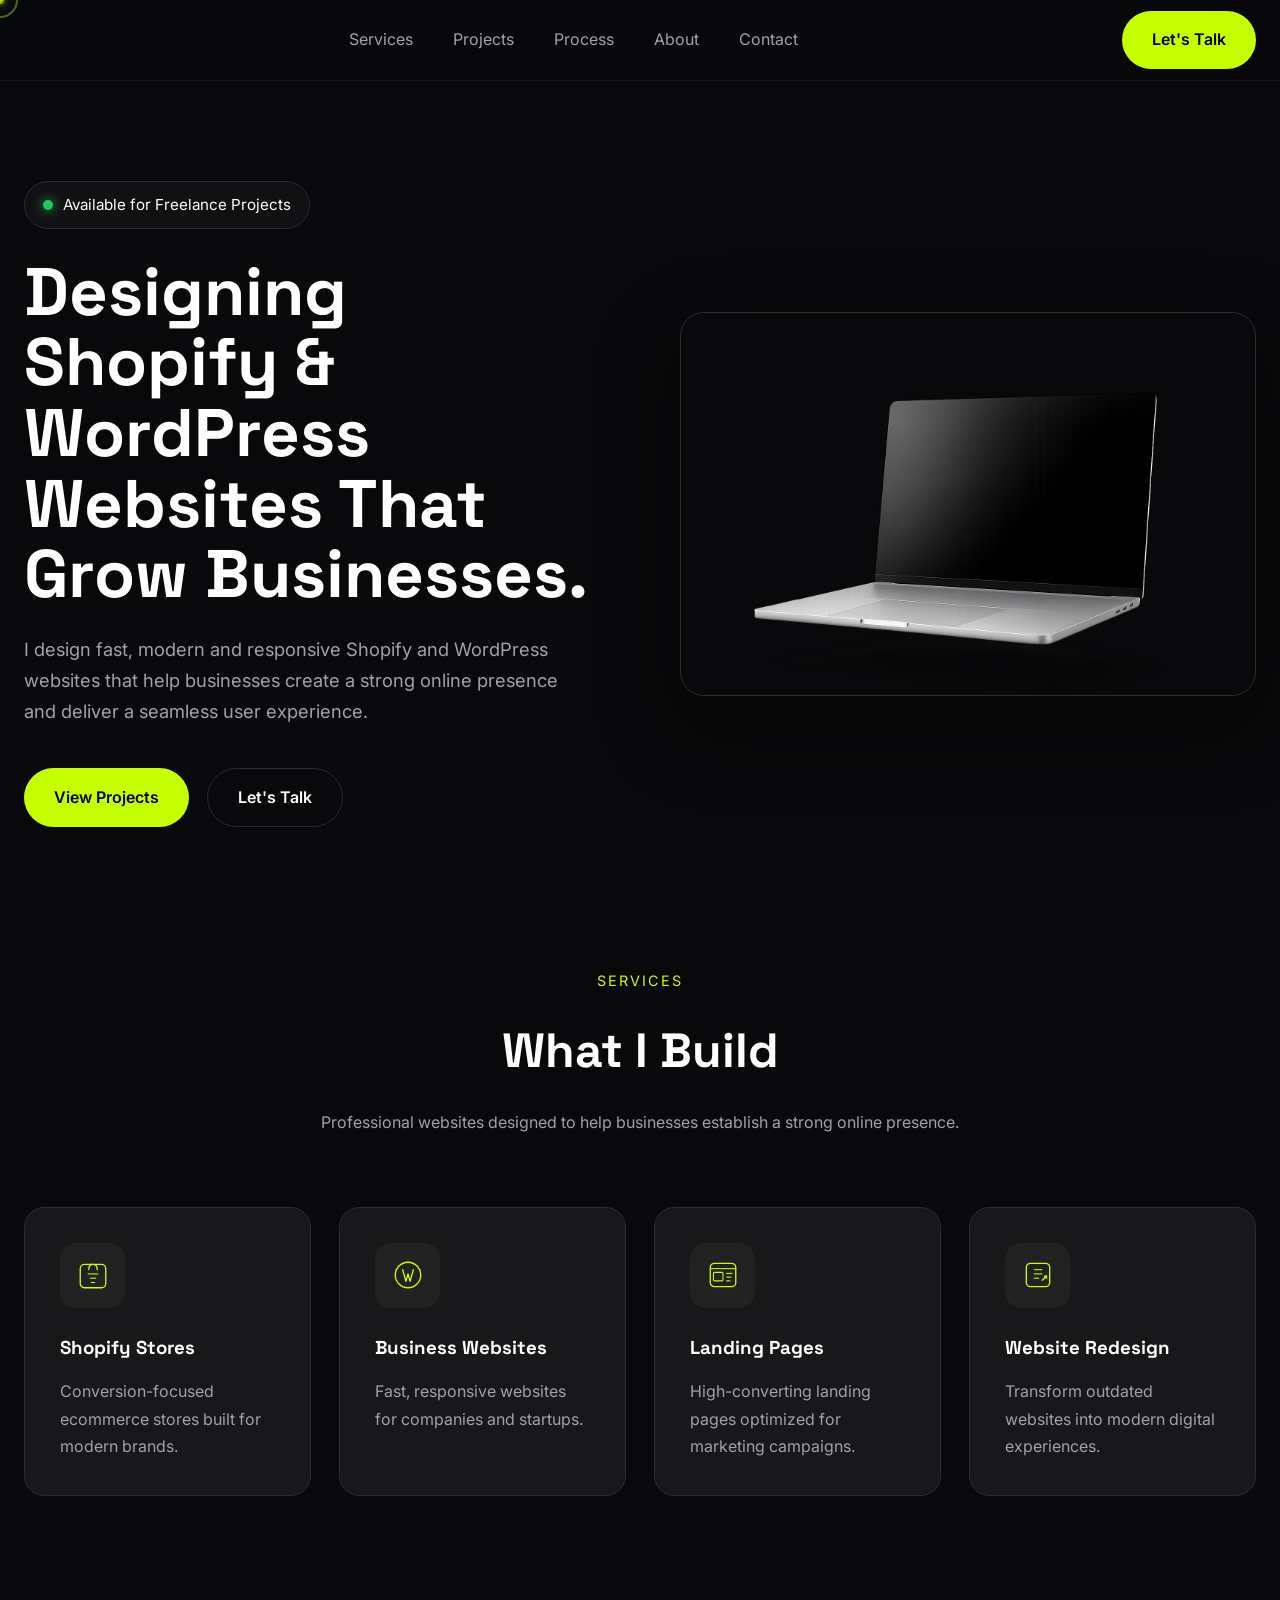
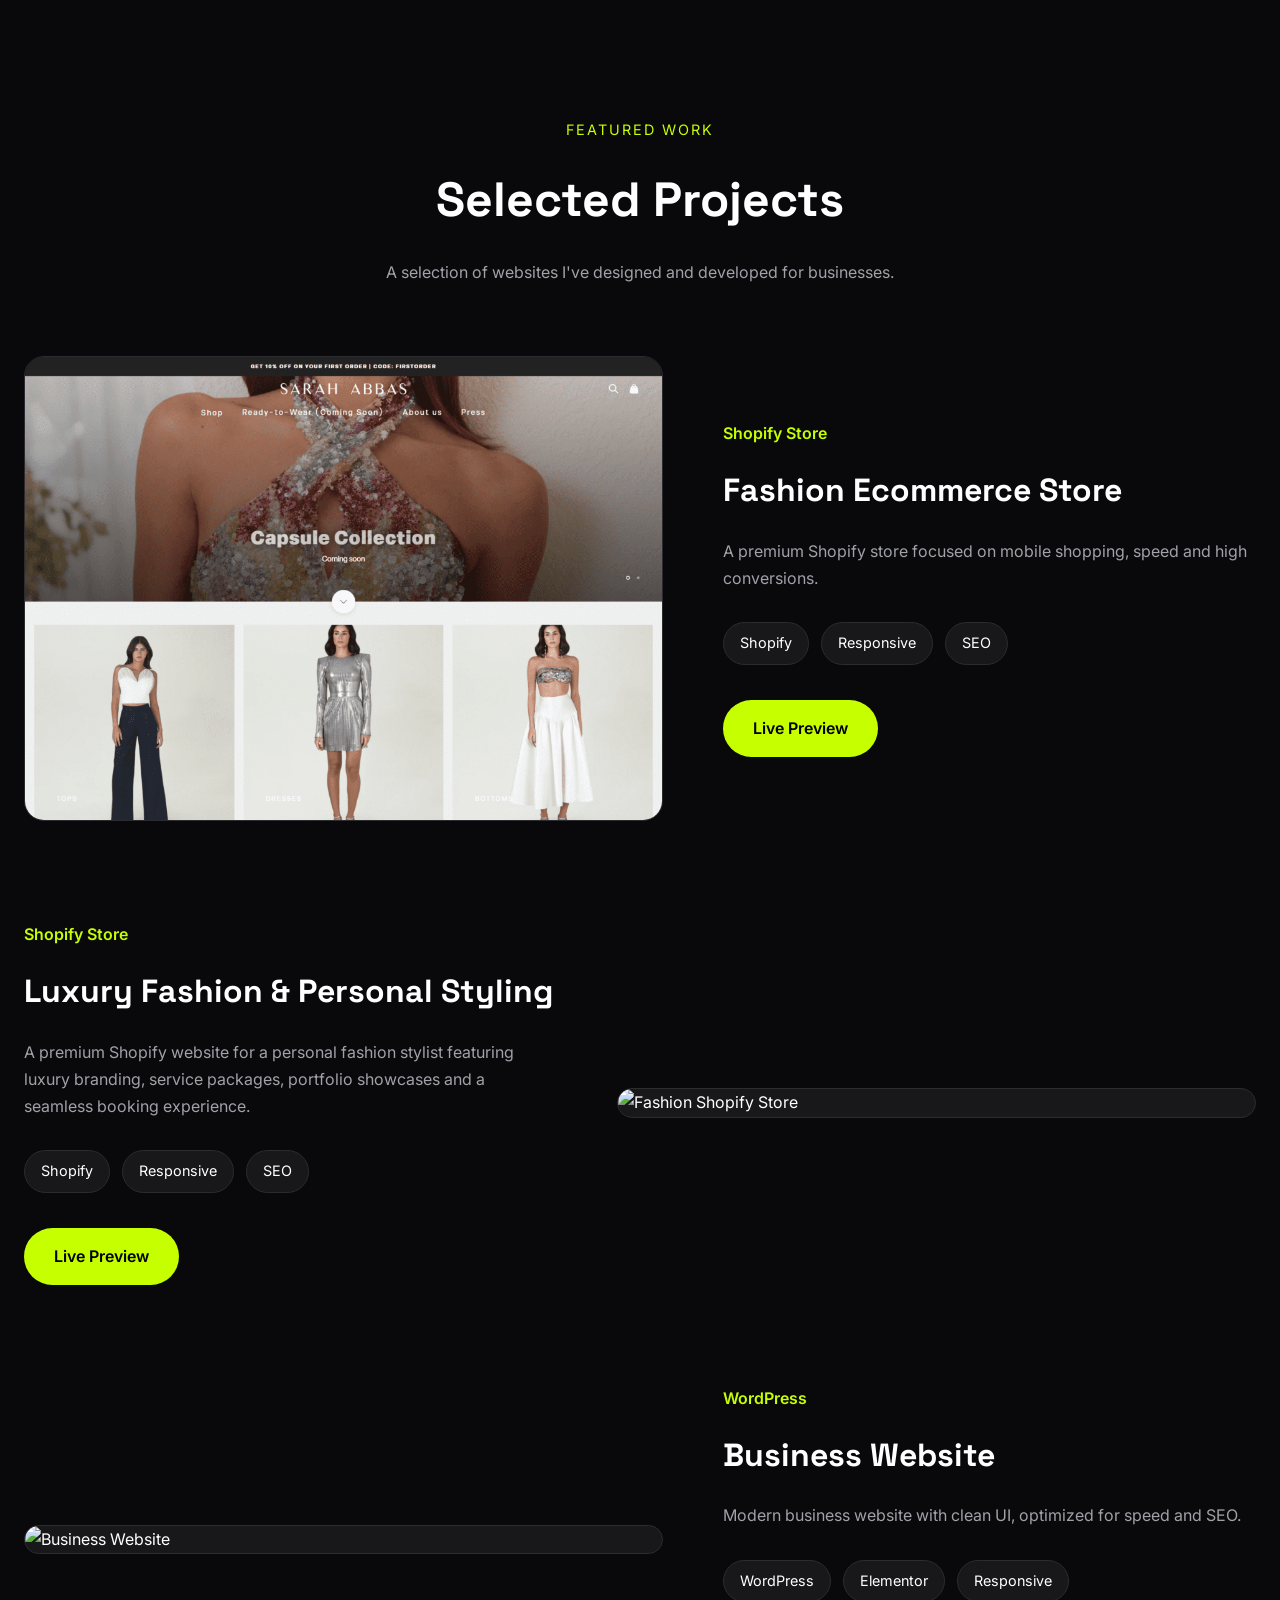
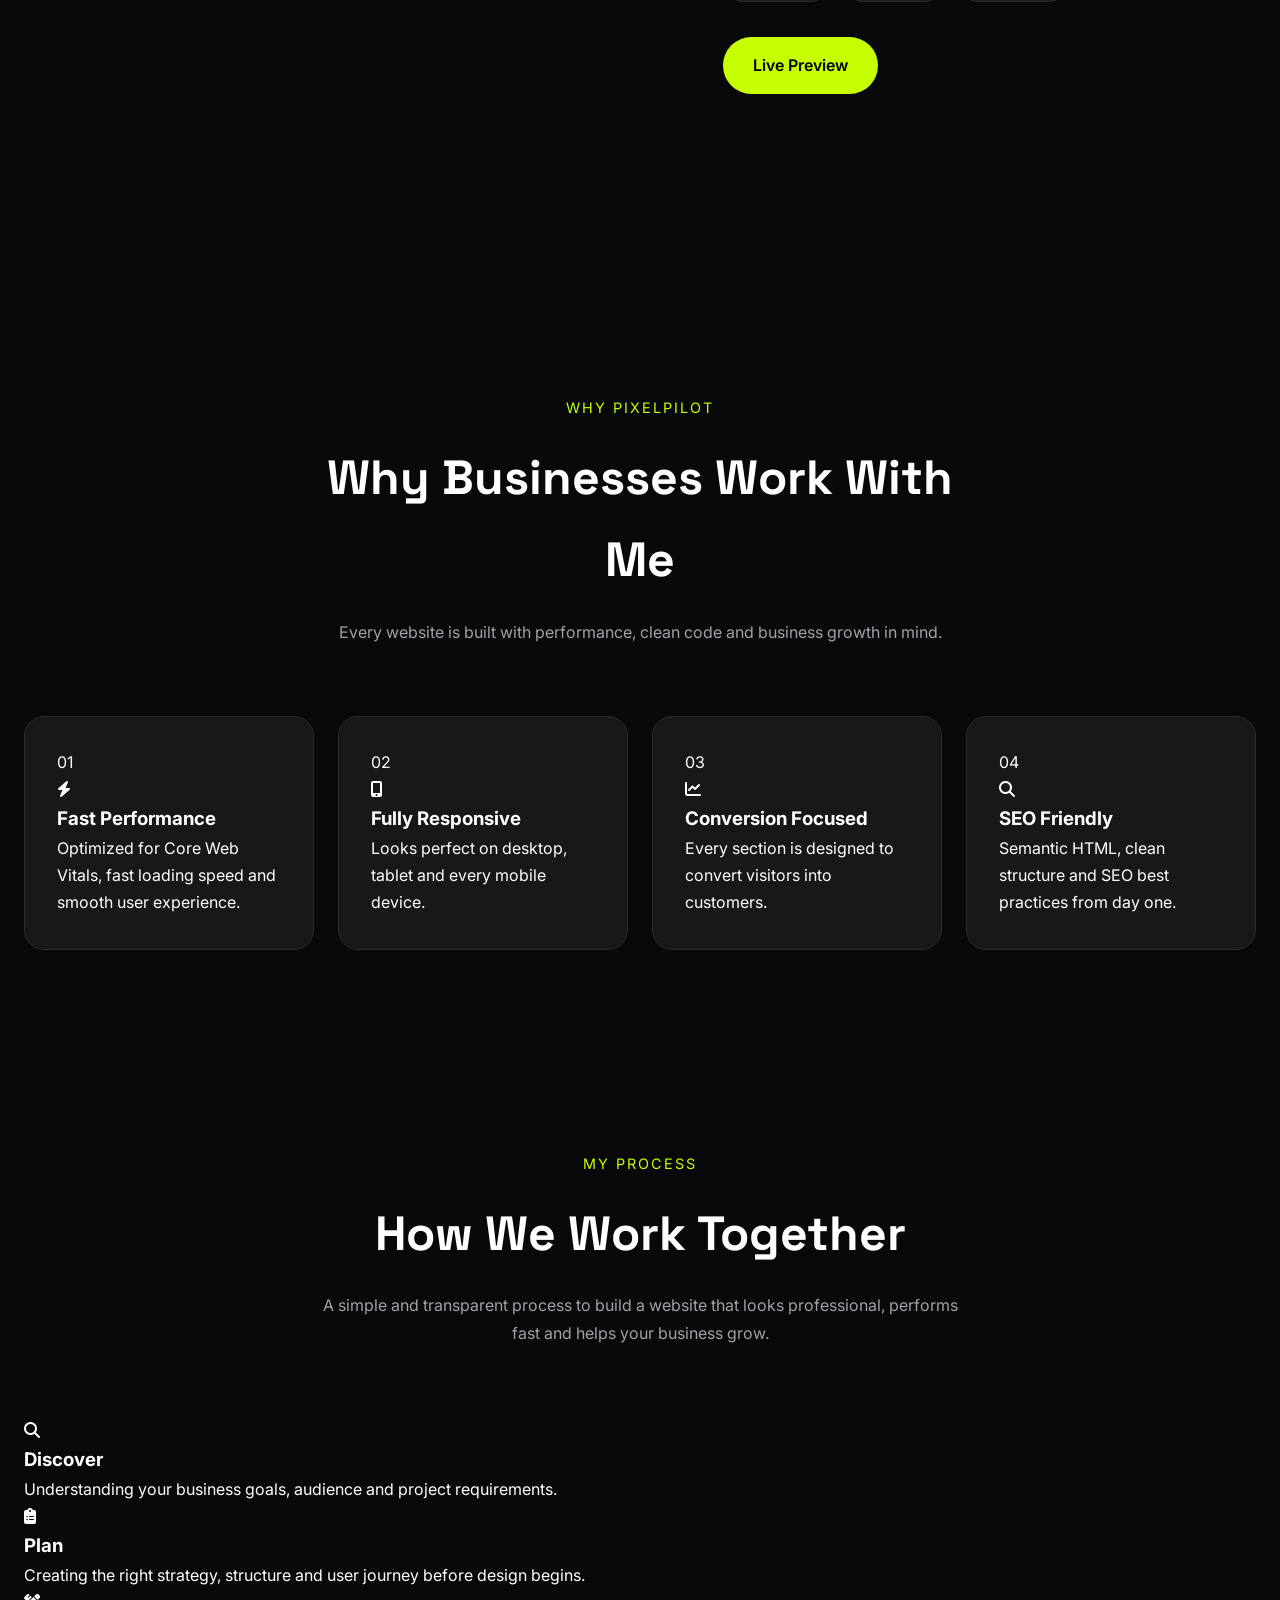
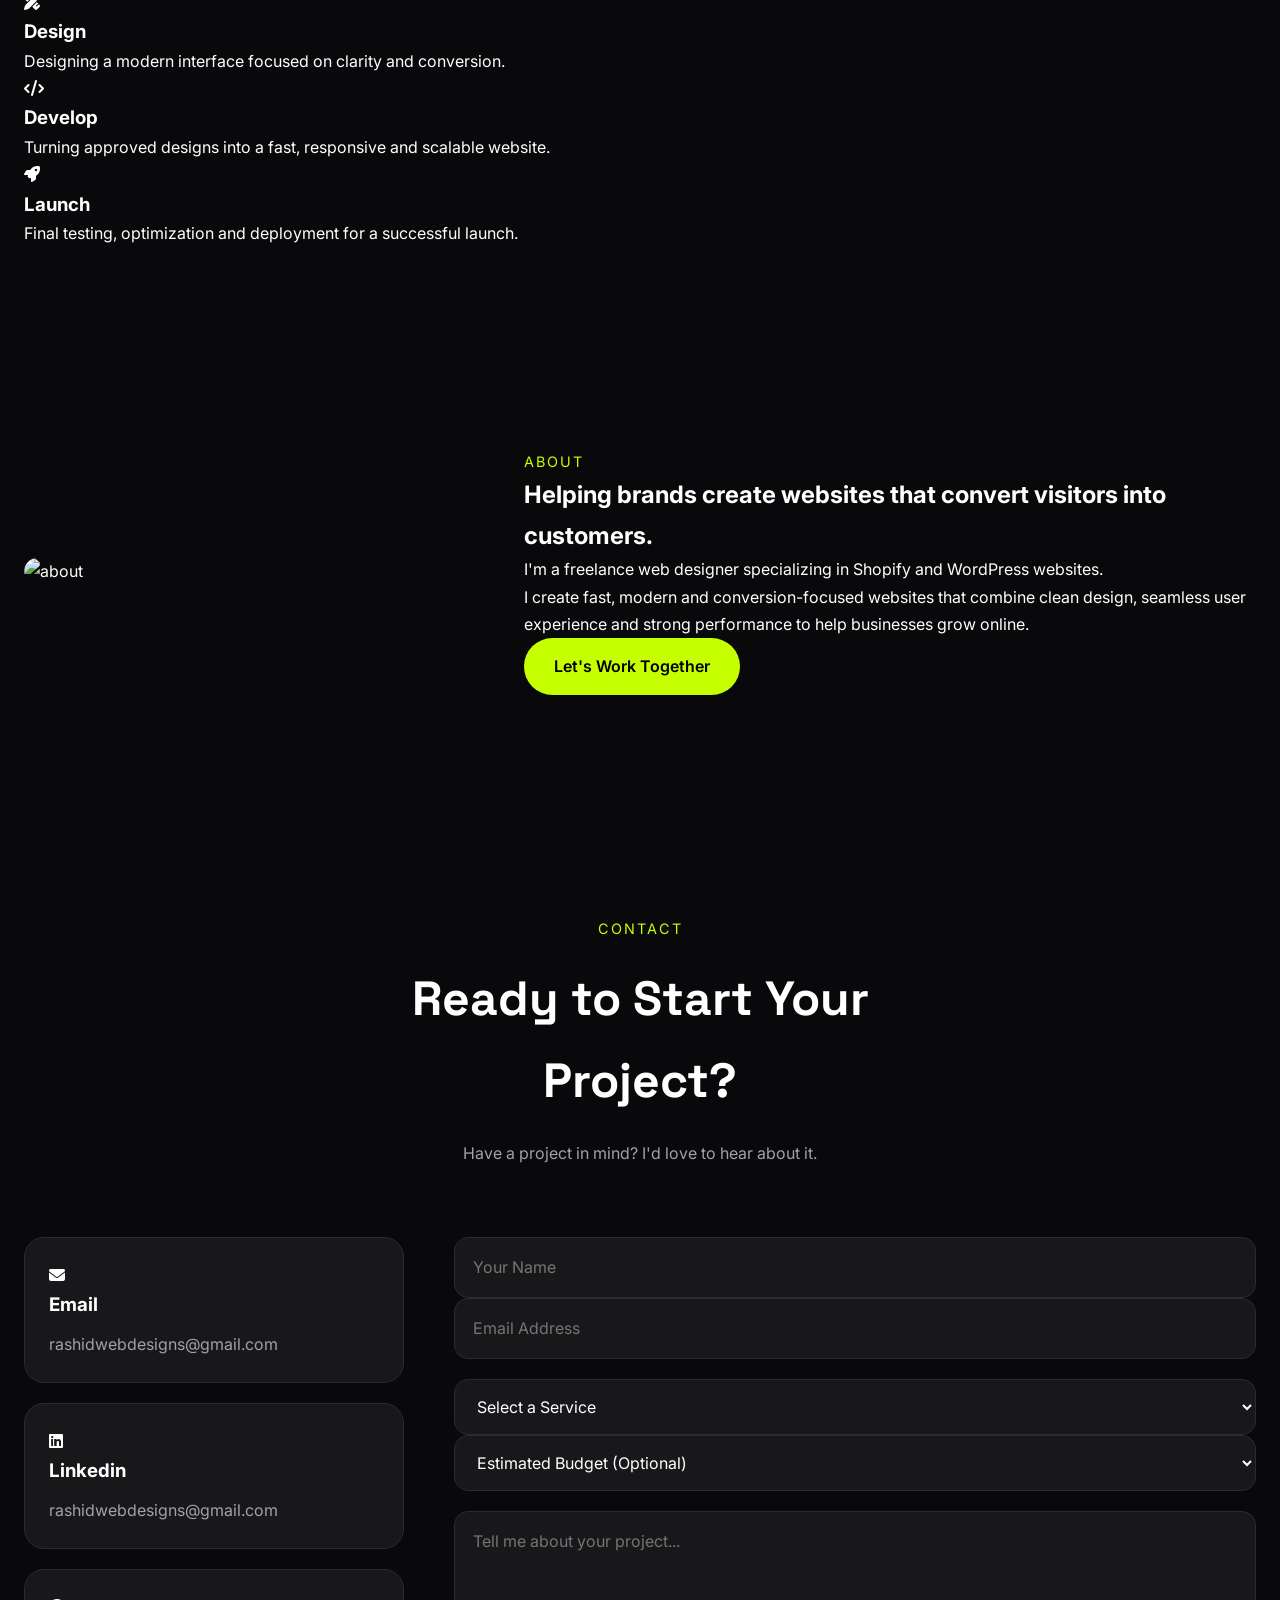
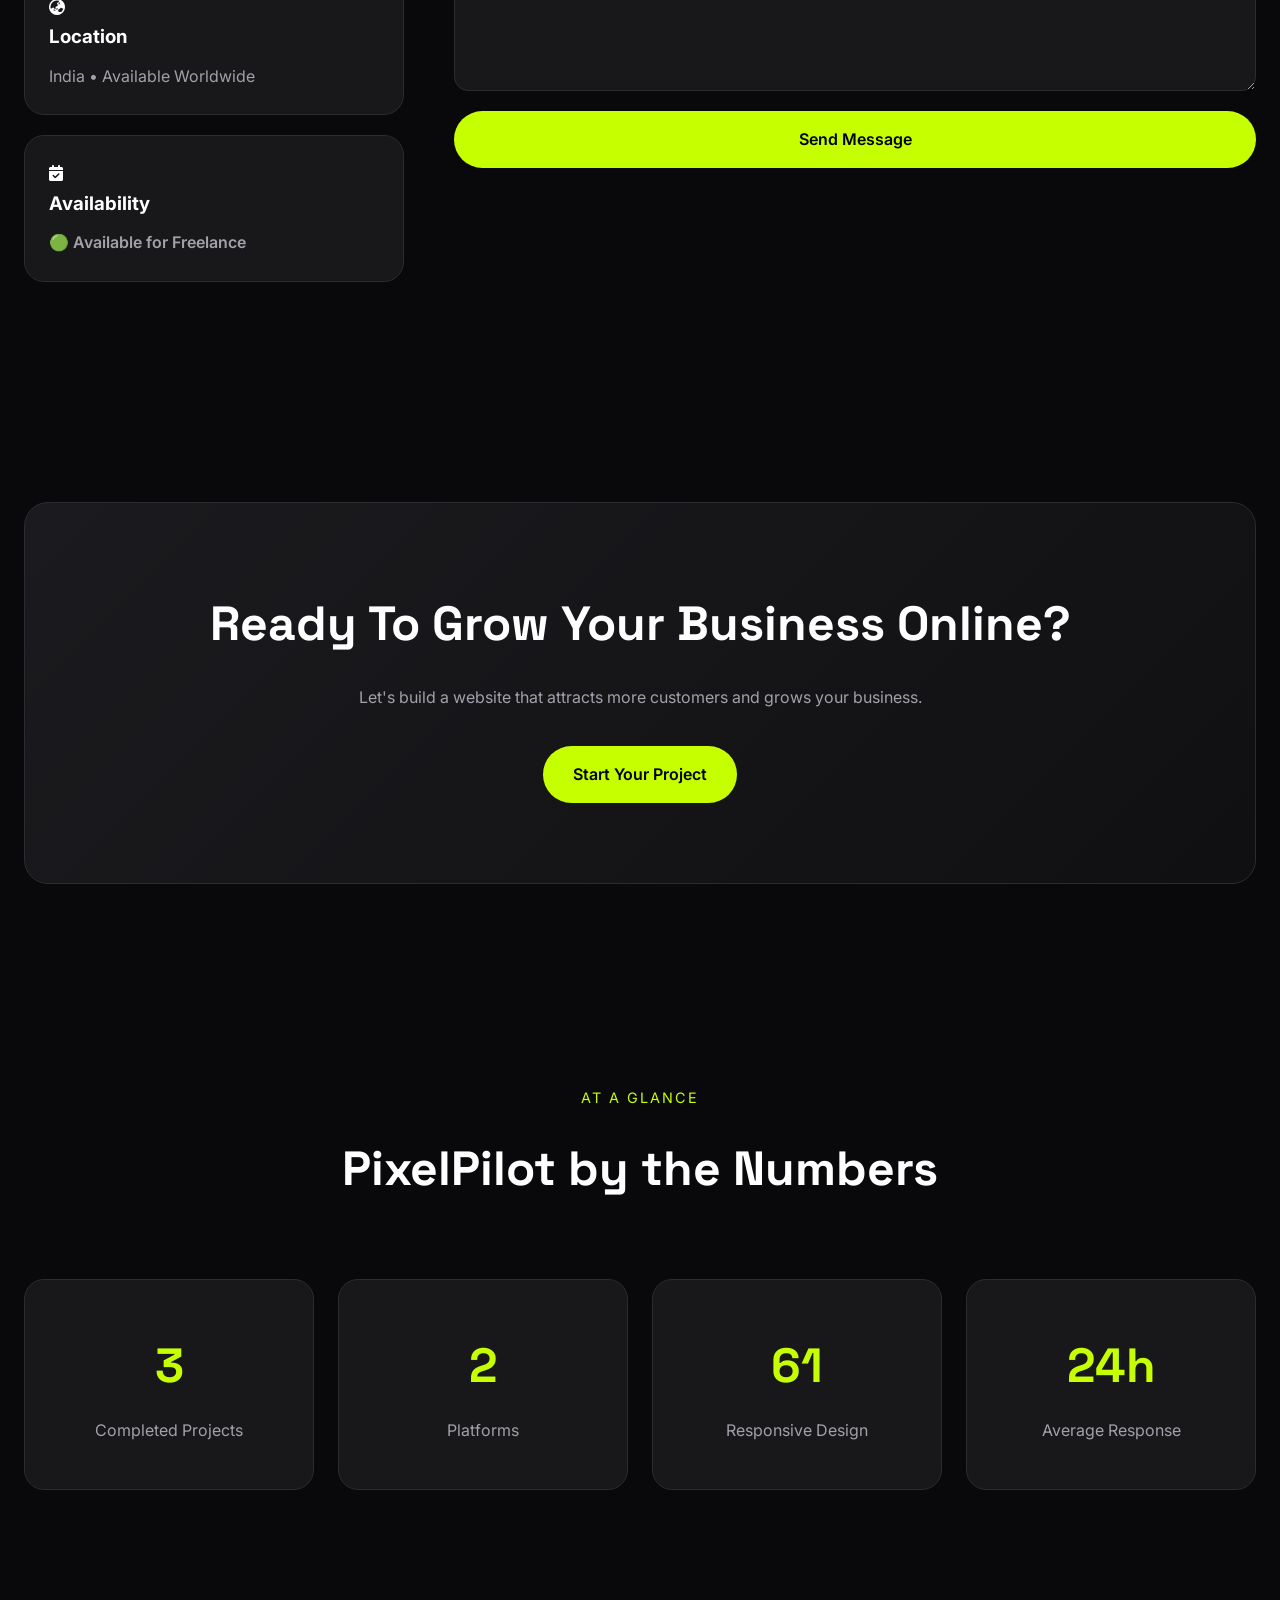
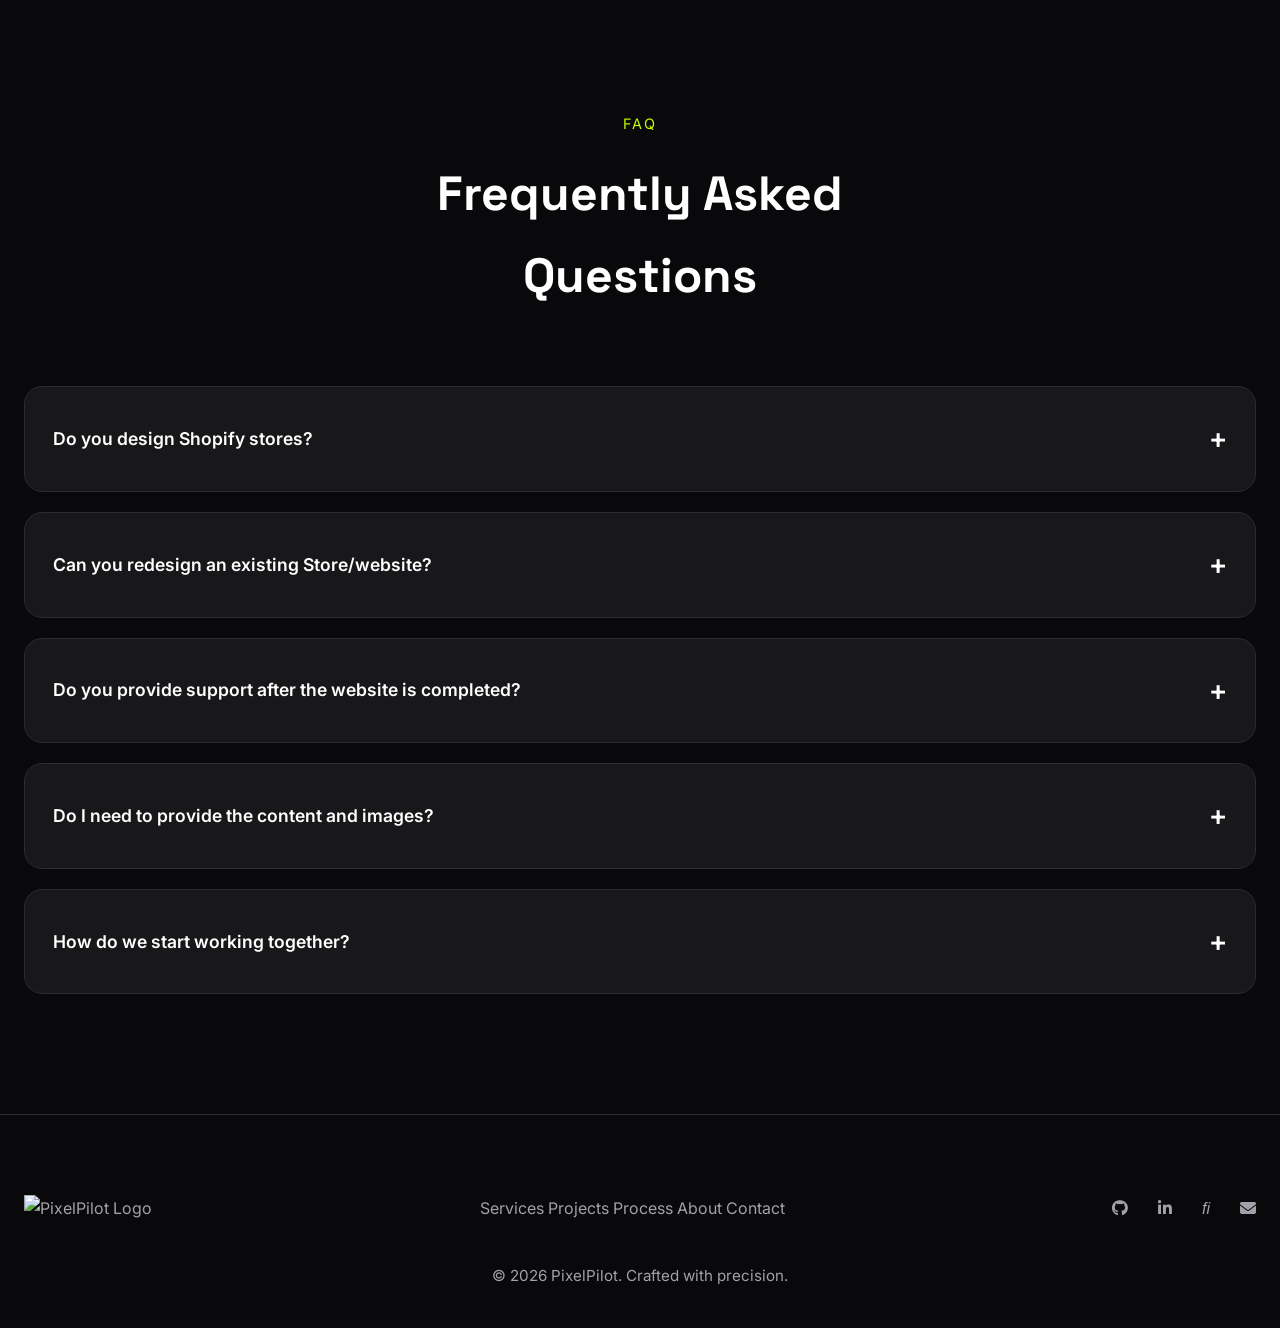
==== commit f1435640: "Update index.html" ====
--- a/index.html
+++ b/index.html
@@ -33,30 +33,29 @@
       href="https://fonts.googleapis.com/css2?family=Inter:wght@400;500;600;700&family=Space+Grotesk:wght@500;700&display=swap"
       rel="stylesheet"
     />
+    <link
+      rel="stylesheet"
+      href="https://cdnjs.cloudflare.com/ajax/libs/font-awesome/6.7.2/css/all.min.css"
+    />
     <!-- CSS -->
     <link rel="stylesheet" href="assets/css/style.css" />
-    <link rel="stylesheet" href="assets/css/animation.css" />
     <link rel="stylesheet" href="assets/css/responsive.css" />
   </head>
-
   <body>
     <!-- PAGE LOADER starts -->
-
     <div class="page-loader" id="pageLoader">
       <div class="loader-content">
-        <div class="loader-logo">PP</div>
-
+        <div class="loader-logo">
+          <img src="assets/images/pp-logo (1).webp" alt="" />
+        </div>
         <h2>PixelPilot</h2>
-
         <p>Preparing your experience...</p>
-
         <div class="loader-line">
           <span></span>
         </div>
       </div>
     </div>
     <!-- PAGE LOADER ends -->
-
     <div id="progressBar"></div>
 
     <!-- ================= HEADER ================= -->
@@ -64,18 +63,15 @@
       <div class="container">
         <nav class="navbar">
           <a href="#" class="logo">
-            <span class="logo-mark">PP</span>
-            <span class="logo-text"> PixelPilot </span>
+            <!-- <span class="logo-mark">PP</span>
+            <span class="logo-text"> PixelPilot </span> -->
+            <img src="assets/images/pp-logo (1).webp" alt="" />
           </a>
           <ul class="nav-menu">
             <li><a href="#services">Services</a></li>
-
             <li><a href="#projects">Projects</a></li>
-
             <li><a href="#process">Process</a></li>
-
             <li><a href="#about">About</a></li>
-
             <li><a href="#contact">Contact</a></li>
           </ul>
           <button class="menu-toggle" aria-label="Open Menu">
@@ -87,9 +83,6 @@
         </nav>
       </div>
     </header>
-
-    <!-- ================= MAIN ================= -->
-
     <main>
       <!-- HERO -->
       <section class="hero reveal">
@@ -99,13 +92,10 @@
             <div class="hero-status">
               <span class="status-dot"></span>Available for Freelance Projects
             </div>
-            <!-- <h1>Websites That Help Businesses Grow.</h1> -->
             <h1>
               Designing Shopify & WordPress Websites That Grow Businesses.
             </h1>
             <p>
-              <!-- Modern Shopify and WordPress websites designed for speed, trust
-              and conversions. -->
               I design fast, modern and responsive Shopify and WordPress
               websites that help businesses create a strong online presence and
               deliver a seamless user experience.
@@ -115,47 +105,30 @@
               <a href="#contact" class="btn btn-outline"> Let's Talk </a>
             </div>
           </div>
-          <!-- RIGHT -->
           <div class="hero-preview">
             <img
               src="assets/images/hero image.png"
               alt="hero image"
               class="hero-image"
             />
-            <!-- <div class="browser-window">
-              <div class="browser-top">
-                <span></span>
-                <span></span>
-                <span></span>
-              </div>
-              <div class="browser-body">
-                <div class="preview-placeholder">Website Preview</div>
-              </div>
-            </div> -->
-          </div>
-        </div>
-      </section>
-
+          </div>
+        </div>
+      </section>
       <!-- what i build starts -->
       <!-- ================= SERVICES ================= -->
-
       <section class="services reveal" id="services">
         <div class="container">
           <div class="section-heading">
             <span class="section-tag"> SERVICES </span>
-
             <h2>What I Build</h2>
-
             <p>
               Professional websites designed to help businesses establish a
               strong online presence.
             </p>
           </div>
-
           <div class="services-grid">
             <article class="service-card">
               <div class="service-icon">
-                <!-- <img src="assets/images/icons/shopify.svg" alt="Shopify" /> -->
                 <svg
                   xmlns="http://www.w3.org/2000/svg"
                   viewBox="0 0 64 64"
@@ -181,17 +154,13 @@
                   <path d="M28 46H36" stroke="#C6FF00" stroke-width="2" />
                 </svg>
               </div>
-
               <h3>Shopify Stores</h3>
-
               <p>
                 Conversion-focused ecommerce stores built for modern brands.
               </p>
             </article>
-
             <article class="service-card">
               <div class="service-icon">
-                <!-- <img src="assets/images/icons/wordpress.svg" alt="WordPress" /> -->
                 <svg
                   xmlns="http://www.w3.org/2000/svg"
                   viewBox="0 0 64 64"
@@ -204,7 +173,6 @@
                     stroke="#C6FF00"
                     stroke-width="2.5"
                   />
-
                   <path
                     d="M22 22L28 44L32 30L36 44L42 22"
                     stroke="#C6FF00"
@@ -214,18 +182,11 @@
                   />
                 </svg>
               </div>
-
               <h3>Business Websites</h3>
-
               <p>Fast, responsive websites for companies and startups.</p>
             </article>
-
             <article class="service-card">
               <div class="service-icon">
-                <!-- <img
-                  src="assets/images/icons/landing-page.svg"
-                  alt="Landing Page"
-                /> -->
                 <svg
                   xmlns="http://www.w3.org/2000/svg"
                   viewBox="0 0 64 64"
@@ -240,9 +201,7 @@
                     stroke="#C6FF00"
                     stroke-width="2.5"
                   />
-
                   <path d="M8 20H56" stroke="#C6FF00" stroke-width="2" />
-
                   <rect
                     x="14"
                     y="27"
@@ -252,28 +211,18 @@
                     stroke="#C6FF00"
                     stroke-width="2"
                   />
-
                   <path d="M38 29H50" stroke="#C6FF00" stroke-width="2" />
-
                   <path d="M38 36H48" stroke="#C6FF00" stroke-width="2" />
-
                   <path d="M38 43H46" stroke="#C6FF00" stroke-width="2" />
                 </svg>
               </div>
-
               <h3>Landing Pages</h3>
-
               <p>
                 High-converting landing pages optimized for marketing campaigns.
               </p>
             </article>
-
             <article class="service-card">
               <div class="service-icon">
-                <!-- <img
-                  src="assets/images/icons/redesign.svg"
-                  alt="Website Redesign"
-                /> -->
                 <svg
                   xmlns="http://www.w3.org/2000/svg"
                   viewBox="0 0 64 64"
@@ -288,20 +237,15 @@
                     stroke="#C6FF00"
                     stroke-width="2.5"
                   />
-
                   <path d="M24 22H40" stroke="#C6FF00" stroke-width="2" />
-
                   <path d="M24 30H40" stroke="#C6FF00" stroke-width="2" />
-
                   <path d="M24 38H34" stroke="#C6FF00" stroke-width="2" />
-
                   <path
                     d="M40 42L48 34"
                     stroke="#C6FF00"
                     stroke-width="2.5"
                     stroke-linecap="round"
                   />
-
                   <path
                     d="M44 34H48V38"
                     stroke="#C6FF00"
@@ -311,9 +255,7 @@
                   />
                 </svg>
               </div>
-
               <h3>Website Redesign</h3>
-
               <p>
                 Transform outdated websites into modern digital experiences.
               </p>
@@ -322,27 +264,17 @@
         </div>
       </section>
       <!-- what i build ends -->
-
-      <!-- featured projects starts -->
-      <!-- =========================
-     FEATURED PROJECTS
-========================= -->
-
+      <!-- ========================= FEATURED PROJECTS ========================= -->
       <section class="projects" id="projects">
         <div class="container">
           <div class="section-heading">
             <span class="section-tag">FEATURED WORK</span>
-
             <h2>Selected Projects</h2>
-
             <p>
               A selection of websites I've designed and developed for
               businesses.
             </p>
           </div>
-
-          <!-- Project 1 -->
-
           <article class="project-card">
             <div class="project-image">
               <img
@@ -351,44 +283,63 @@
                 loading="lazy"
               />
             </div>
-
             <div class="project-content">
               <span class="project-category"> Shopify Store </span>
-
               <h3>Fashion Ecommerce Store</h3>
-
               <p>
                 A premium Shopify store focused on mobile shopping, speed and
                 high conversions.
               </p>
-
               <div class="project-tech">
                 <span>Shopify</span>
-
                 <span>Responsive</span>
-
                 <span>SEO</span>
               </div>
-
               <div class="project-buttons">
-                <a href="#" class="btn btn-primary"> Live Preview </a>
-
-                <a href="#" class="btn btn-outline"> Case Study </a>
+                <a href="https://sarahabbas.com/" class="btn btn-primary">
+                  Live Preview
+                </a>
+                <!-- <a href="#" class="btn btn-outline"> Case Study </a> -->
               </div>
             </div>
           </article>
-
-          <!-- Project 2 -->
-
           <article class="project-card reverse">
             <div class="project-image">
               <img
-                src="assets/images/projects/project-2.webp"
+                src="assets/images/project-3.webp"
+                alt="Fashion Shopify Store"
+                loading="lazy"
+              />
+            </div>
+            <div class="project-content">
+              <span class="project-category"> Shopify Store </span>
+              <h3>Luxury Fashion & Personal Styling</h3>
+              <p>
+                A premium Shopify website for a personal fashion stylist
+                featuring luxury branding, service packages, portfolio showcases
+                and a seamless booking experience.
+              </p>
+              <div class="project-tech">
+                <span>Shopify</span>
+                <span>Responsive</span>
+                <span>SEO</span>
+              </div>
+              <div class="project-buttons">
+                <a href="https://styledbyhk.com/" class="btn btn-primary">
+                  Live Preview
+                </a>
+                <!-- <a href="#" class="btn btn-outline"> Case Study </a> -->
+              </div>
+            </div>
+          </article>
+          <article class="project-card">
+            <div class="project-image">
+              <img
+                src="assets/images/project-2-wp.png"
                 alt="Business Website"
                 loading="lazy"
               />
             </div>
-
             <div class="project-content">
               <span class="project-category"> WordPress </span>
               <h3>Business Website</h3>
@@ -398,16 +349,17 @@
               </p>
               <div class="project-tech">
                 <span>WordPress</span>
-
                 <span>Elementor</span>
-
                 <span>Responsive</span>
               </div>
-
               <div class="project-buttons">
-                <a href="#" class="btn btn-primary"> Live Preview </a>
-
-                <a href="#" class="btn btn-outline"> Case Study </a>
+                <a
+                  href="https://nishant-international.in/"
+                  class="btn btn-primary"
+                >
+                  Live Preview
+                </a>
+                <!-- <a href="#" class="btn btn-outline"> Case Study </a> -->
               </div>
             </div>
           </article>
@@ -415,221 +367,277 @@
       </section>
       <!-- featured projects ends -->
 
-      <!-- why choose starts -->
-      <!-- ================= WHY CHOOSE ME ================= -->
-
+      <!-- WHY CHOOSE ME START -->
       <section class="why" id="why">
         <div class="container">
           <div class="section-heading">
             <span class="section-tag">WHY PIXELPILOT</span>
+            <h2>Why Businesses Work With Me</h2>
+            <p>
+              Every website is built with performance, clean code and business
+              growth in mind.
+            </p>
+          </div>
+          <div class="why-grid">
+            <!-- Card 1 -->
+            <div class="why-card">
+              <span class="why-number">01</span>
+              <div class="why-icon">
+                <i class="fa-solid fa-bolt"></i>
+              </div>
+              <h3>Fast Performance</h3>
+              <p>
+                Optimized for Core Web Vitals, fast loading speed and smooth
+                user experience.
+              </p>
+            </div>
+            <!-- Card 2 -->
+            <div class="why-card">
+              <span class="why-number">02</span>
+              <div class="why-icon">
+                <i class="fa-solid fa-mobile-screen-button"></i>
+              </div>
+              <h3>Fully Responsive</h3>
+              <p>Looks perfect on desktop, tablet and every mobile device.</p>
+            </div>
+            <!-- Card 3 -->
+            <div class="why-card">
+              <span class="why-number">03</span>
+              <div class="why-icon">
+                <i class="fa-solid fa-chart-line"></i>
+              </div>
+              <h3>Conversion Focused</h3>
+              <p>
+                Every section is designed to convert visitors into customers.
+              </p>
+            </div>
+            <!-- Card 4 -->
+            <div class="why-card">
+              <span class="why-number">04</span>
+              <div class="why-icon">
+                <i class="fa-solid fa-magnifying-glass"></i>
+              </div>
+              <h3>SEO Friendly</h3>
+              <p>
+                Semantic HTML, clean structure and SEO best practices from day
+                one.
+              </p>
+            </div>
+          </div>
+        </div>
+      </section>
 
-            <h2>Why Businesses Work With Me</h2>
-
-            <p>
-              Every website is designed with performance, user experience and
-              business goals in mind.
-            </p>
-          </div>
-
-          <div class="why-grid">
-            <div class="why-card">
-              <h3>⚡ Fast Performance</h3>
-              <p>
-                Optimized websites that load quickly and improve user
-                experience.
-              </p>
-            </div>
-
-            <div class="why-card">
-              <h3>📱 Fully Responsive</h3>
-              <p>
-                Your website looks perfect on mobile, tablet and desktop
-                devices.
-              </p>
-            </div>
-
-            <div class="why-card">
-              <h3>🎯 Conversion Focused</h3>
-              <p>
-                Every section is designed to convert visitors into customers.
-              </p>
-            </div>
-
-            <div class="why-card">
-              <h3>🔍 SEO Friendly</h3>
-              <p>
-                Clean HTML structure with best SEO practices from the beginning.
-              </p>
-            </div>
-          </div>
-        </div>
-      </section>
-      <!-- why choose ends -->
-
-      <!-- process timeline starts -->
-      <section class="process" id="process">
+      <!-- ========================= PROCESS SECTION ========================= -->
+      <section class="process reveal" id="process">
         <div class="container">
           <div class="section-heading">
-            <span class="section-tag">PROCESS</span>
+            <span class="section-tag">MY PROCESS</span>
+            <h2>How We Work Together</h2>
+            <p class="process-subtitle">
+              A simple and transparent process to build a website that looks
+              professional, performs fast and helps your business grow.
+            </p>
+          </div>
+          <div class="process-timeline">
+            <!-- STEP 1 -->
+            <div class="process-step">
+              <div class="timeline-dot">
+                <div class="process-icon">
+                  <i class="fa-solid fa-magnifying-glass"></i>
+                </div>
+              </div>
+              <div class="process-card">
+                <h3>Discover</h3>
+                <p>
+                  Understanding your business goals, audience and project
+                  requirements.
+                </p>
+              </div>
+            </div>
+            <div class="process-step">
+              <div class="timeline-dot">
+                <div class="process-icon">
+                  <i class="fa-solid fa-clipboard-list"></i>
+                </div>
+              </div>
+              <div class="process-card">
+                <h3>Plan</h3>
+                <p>
+                  Creating the right strategy, structure and user journey before
+                  design begins.
+                </p>
+              </div>
+            </div>
+            <div class="process-step">
+              <div class="timeline-dot">
+                <div class="process-icon">
+                  <i class="fa-solid fa-pen-ruler"></i>
+                </div>
+              </div>
+              <div class="process-card">
+                <h3>Design</h3>
+                <p>
+                  Designing a modern interface focused on clarity and
+                  conversion.
+                </p>
+              </div>
+            </div>
+            <div class="process-step">
+              <div class="timeline-dot">
+                <div class="process-icon">
+                  <i class="fa-solid fa-code"></i>
+                </div>
+              </div>
+              <div class="process-card">
+                <h3>Develop</h3>
+                <p>
+                  Turning approved designs into a fast, responsive and scalable
+                  website.
+                </p>
+              </div>
+            </div>
+            <div class="process-step">
+              <div class="timeline-dot">
+                <div class="process-icon">
+                  <i class="fa-solid fa-rocket"></i>
+                </div>
+              </div>
+              <div class="process-card">
+                <h3>Launch</h3>
+                <p>
+                  Final testing, optimization and deployment for a successful
+                  launch.
+                </p>
+              </div>
+            </div>
+          </div>
+        </div>
+      </section>
 
-            <h2>How We Work Together</h2>
-          </div>
-
-          <div class="timeline">
-            <div class="step">
-              <span>01</span>
-              <h3>Discover</h3>
-              <p>Understanding your business goals and requirements.</p>
-            </div>
-
-            <div class="step">
-              <span>02</span>
-              <h3>Design</h3>
-              <p>Creating a modern UI focused on user experience.</p>
-            </div>
-
-            <div class="step">
-              <span>03</span>
-              <h3>Develop</h3>
-              <p>Building a fast, responsive and scalable website.</p>
-            </div>
-
-            <div class="step">
-              <span>04</span>
-              <h3>Launch</h3>
-              <p>Testing, optimization and successful deployment.</p>
-            </div>
-          </div>
-        </div>
-      </section>
-      <!-- process timeline ends -->
-
-      <!-- about starts -->
+      <!-- =========================== ABOUT SECTION =========================== -->
       <section class="about" id="about">
         <div class="container about-grid">
           <div class="about-image">
-            <img src="assets/images/placeholders/profile.webp" alt="Rashid" />
-          </div>
-
+            <img src="assets/images/about_img.png" alt="about" />
+          </div>
           <div class="about-content">
             <span class="section-tag"> ABOUT </span>
-
-            <h2>Hi, I'm Rashid.</h2>
-
+            <h2>
+              Helping brands create websites that convert visitors into
+              customers.
+            </h2>
             <p>
               I'm a freelance web designer specializing in Shopify and WordPress
               websites.
             </p>
-
             <p>
-              I focus on creating clean, modern and conversion-focused websites
-              that help businesses establish a strong online presence.
+              I create fast, modern and conversion-focused websites that combine
+              clean design, seamless user experience and strong performance to
+              help businesses grow online.
             </p>
-
-            <a href="#contact" class="btn btn-primary">
-              Let's Build Your Website
-            </a>
+            <a href="#contact" class="btn btn-primary"> Let's Work Together </a>
           </div>
         </div>
       </section>
       <!-- about ends -->
-
       <!--contact form starts  -->
       <section class="contact reveal" id="contact">
         <div class="container">
           <div class="section-heading">
             <span class="section-tag">CONTACT</span>
-
-            <h2>Let's Build Something Great</h2>
-
+            <h2>Ready to Start Your Project?</h2>
             <p>Have a project in mind? I'd love to hear about it.</p>
           </div>
-
           <div class="contact-grid">
             <div class="contact-info">
               <div class="contact-card">
-                <h3>Email</h3>
-                <a href="mailto:your@email.com"> your@email.com </a>
-              </div>
-
+                <div class="contact-card-icon">
+                  <i class="fa-solid fa-envelope"></i>
+                </div>
+                <div class="contact-card-text">
+                  <h3>Email</h3>
+                  <a href="mailto:your@rashidwebdesigns@gmail.com"
+                    >rashidwebdesigns@gmail.com</a
+                  >
+                </div>
+              </div>
               <div class="contact-card">
-                <h3>GitHub</h3>
-                <a href="https://github.com/pixelpilotweb" target="_blank">
-                  github.com/pixelpilotweb
-                </a>
-              </div>
-
+                <div class="contact-card-icon">
+                  <i class="fa-brands fa-linkedin"></i>
+                </div>
+                <div class="contact-card-text">
+                  <h3>Linkedin</h3>
+                  <a href="mailto:your@rashidwebdesigns@gmail.com"
+                    >rashidwebdesigns@gmail.com</a
+                  >
+                </div>
+              </div>
               <div class="contact-card">
-                <h3>Location</h3>
-                <p>India • Available Worldwide</p>
-              </div>
-
+                <div class="contact-card-icon">
+                  <i class="fa-solid fa-earth-asia"></i>
+                </div>
+                <div class="contact-card-text">
+                  <h3>Location</h3>
+                  <p>India • Available Worldwide</p>
+                </div>
+              </div>
               <div class="contact-card">
-                <h3>Availability</h3>
-                <p class="available">🟢 Available for Freelance</p>
-              </div>
-            </div>
-
-            <form id="contactForm" class="contact-form">
-              <input
-                type="text"
-                placeholder="Your Name"
-                id="name"
-                name="name"
-                required
-              />
-              <input
-                type="email"
-                placeholder="Email Address"
-                name="email"
-                id="email"
-                required
-              />
-              <select id="project" name="project" required>
-                <option value="" selected disabled>Select a Service</option>
-
-                <option value="Shopify Store Design">
-                  Shopify Store Design
-                </option>
-
-                <option value="Shopify Store Redesign">
-                  Shopify Store Redesign
-                </option>
-
-                <option value="WordPress Website">WordPress Website</option>
-
-                <option value="Landing Page">Landing Page</option>
-
-                <option value="Not Sure Yet">Not Sure Yet</option>
-              </select>
-
-              <div class="form-group">
-                <label for="budget">Estimated Budget (Optional)</label>
-
+                <div class="contact-card-icon">
+                  <i class="fa-solid fa-calendar-check"></i>
+                </div>
+                <div class="contact-card-text">
+                  <h3>Availability</h3>
+                  <p class="available">🟢 Available for Freelance</p>
+                </div>
+              </div>
+            </div>
+            <form id="contactForm" class="contact-form" method="post">
+              <div class="form-grid">
+                <input
+                  type="text"
+                  placeholder="Your Name"
+                  id="name"
+                  name="name"
+                  required
+                />
+                <input
+                  type="email"
+                  placeholder="Email Address"
+                  name="email"
+                  id="email"
+                  required
+                />
+              </div>
+              <div class="form-grid">
+                <select id="project" name="project" required>
+                  <option value="" selected disabled>Select a Service</option>
+                  <option value="Shopify Store Design">
+                    Shopify Store Design
+                  </option>
+                  <option value="Shopify Store Redesign">
+                    Shopify Store Redesign
+                  </option>
+                  <option value="WordPress Website">WordPress Website</option>
+                  <option value="Landing Page">Landing Page</option>
+                  <option value="Not Sure Yet">Not Sure Yet</option>
+                </select>
                 <select id="budget" name="budget">
-                  <option value="" selected>Select Your Budget</option>
-
+                  <option value="" selected>Estimated Budget (Optional)</option>
                   <option value="Under $250">Under $250</option>
-
                   <option value="$250 - $500">$250 - $500</option>
-
                   <option value="$500 - $1000">$500 - $1000</option>
-
                   <option value="$1000 - $2500">$1000 - $2500</option>
-
                   <option value="$2500+">$2500+</option>
-
                   <option value="Let's Discuss">Let's Discuss</option>
                 </select>
               </div>
               <textarea
-                rows="6"
+                rows="4"
                 id="message"
                 name="message"
                 placeholder="Tell me about your project..."
                 required
               ></textarea>
-
               <button type="submit" class="btn btn-primary">
                 Send Message
               </button>
@@ -638,45 +646,42 @@
         </div>
       </section>
       <!--contact form ends  -->
-
       <!-- cta starts -->
       <section class="cta" id="contact">
         <div class="container">
           <div class="cta-box">
             <h2>Ready To Grow Your Business Online?</h2>
-
             <p>
               Let's build a website that attracts more customers and grows your
               business.
             </p>
-
-            <a href="mailto:your@email.com" class="btn btn-primary">
+            <a href="mailto:rashidwebdesigns@gmail.com" class="btn btn-primary">
               Start Your Project
             </a>
           </div>
         </div>
       </section>
       <!-- cta ends -->
-
       <!-- stats section starts -->
       <section class="stats reveal">
         <div class="container">
+          <div class="section-heading">
+            <span class="section-tag">AT A GLANCE</span>
+            <h2>PixelPilot by the Numbers</h2>
+          </div>
           <div class="stats-grid">
             <div class="stat-card">
               <h2 data-count="3">0</h2>
               <p>Completed Projects</p>
             </div>
-
             <div class="stat-card">
               <h2 data-count="2">0</h2>
               <p>Platforms</p>
             </div>
-
             <div class="stat-card">
               <h2 data-count="100">0</h2>
               <p>Responsive Design</p>
             </div>
-
             <div class="stat-card">
               <h2>24h</h2>
               <p>Average Response</p>
@@ -685,19 +690,15 @@
         </div>
       </section>
       <!-- stats section ends -->
-
       <!-- faq starts -->
       <section class="faq reveal">
         <div class="container">
           <div class="section-heading">
             <span class="section-tag">FAQ</span>
-
             <h2>Frequently Asked Questions</h2>
           </div>
-
           <div class="faq-item">
             <button class="faq-question">Do you design Shopify stores?</button>
-
             <div class="faq-answer">
               <p>
                 Yes. I design modern Shopify stores focused on speed, user
@@ -705,12 +706,10 @@
               </p>
             </div>
           </div>
-
           <div class="faq-item">
             <button class="faq-question">
-              Can you redesign an existing website?
+              Can you redesign an existing Store/website?
             </button>
-
             <div class="faq-answer">
               <p>
                 Absolutely. I can redesign Shopify and WordPress websites with a
@@ -718,47 +717,106 @@
               </p>
             </div>
           </div>
+          <div class="faq-item">
+            <button class="faq-question">
+              Do you provide support after the website is completed?
+            </button>
+            <div class="faq-answer">
+              <p>
+                Yes. I provide post-launch support to ensure your website runs
+                smoothly. If you need updates, improvements or additional
+                features later, I'm available to help.
+              </p>
+            </div>
+          </div>
+          <div class="faq-item">
+            <button class="faq-question">
+              Do I need to provide the content and images?
+            </button>
+            <div class="faq-answer">
+              <p>
+                If you already have your content, I'll use it. If not, I can
+                guide you on what is needed and use high-quality placeholder
+                content until your final content is ready.
+              </p>
+            </div>
+          </div>
+          <div class="faq-item">
+            <button class="faq-question">
+              How do we start working together?
+            </button>
+            <div class="faq-answer">
+              <p>
+                Getting started is simple. Just fill out the contact form with
+                your project details. I'll review your requirements, discuss
+                your goals, and we'll begin once everything is finalized.
+              </p>
+            </div>
+          </div>
         </div>
       </section>
       <!-- faq ends -->
-
       <!-- footer starts -->
       <footer class="footer">
         <div class="container">
           <div class="footer-top">
             <div>
-              <h2>PixelPilot</h2>
+              <a href="#" class="footer-logo">
+                <img
+                  src="assets/images/pp-logo (1).webp"
+                  alt="PixelPilot Logo"
+                />
+              </a>
+            </div>
 
-              <p>Modern Shopify & WordPress websites.</p>
-            </div>
-
-            <div>
+            <nav class="footer-nav">
               <a href="#services">Services</a>
-
               <a href="#projects">Projects</a>
-
+              <a href="#process">Process</a>
               <a href="#about">About</a>
-
               <a href="#contact">Contact</a>
-            </div>
-          </div>
-
-          <hr />
-
-          <p class="copyright">© 2026 PixelPilot. All Rights Reserved.</p>
-        </div>
+            </nav>
+            <div class="footer-social">
+              <a
+                href="https://github.com/pixelpilotweb"
+                target="_blank"
+                aria-label="GitHub"
+              >
+                <i class="fa-brands fa-github"></i>
+              </a>
+              <a
+                href="https://www.linkedin.com/in/YOUR-LINKEDIN/"
+                target="_blank"
+                aria-label="LinkedIn"
+              >
+                <i class="fa-brands fa-linkedin-in"></i>
+              </a>
+              <a
+                href="https://www.fiverr.com/YOUR_USERNAME"
+                target="_blank"
+                aria-label="Fiverr"
+              >
+                <i class="fiverr">fi</i>
+              </a>
+              <a href="mailto:rashidwebdesigns@gmail.com" aria-label="Email">
+                <i class="fa-solid fa-envelope"></i>
+              </a>
+            </div>
+          </div>
+        </div>
+        <p class="copyright">© 2026 PixelPilot. Crafted with precision.</p>
       </footer>
       <!-- footer ends -->
     </main>
-
     <button id="backToTop" aria-label="Back to top">↑</button>
     <!-- CUSTOM CURSOR STARTS -->
     <div class="cursor-dot"></div>
     <div class="cursor-ring"></div>
     <!-- CUSTOM CURSOR ENDS -->
+
     <!-- form success starts -->
+    <div id="toast" class="toast"></div>
     <!-- form success ends -->
-    <div id="toast" class="toast"></div>
     <script src="https://cdn.jsdelivr.net/npm/@emailjs/browser@4/dist/email.min.js"></script>
     <script src="assets/js/main.js"></script>
   </body>
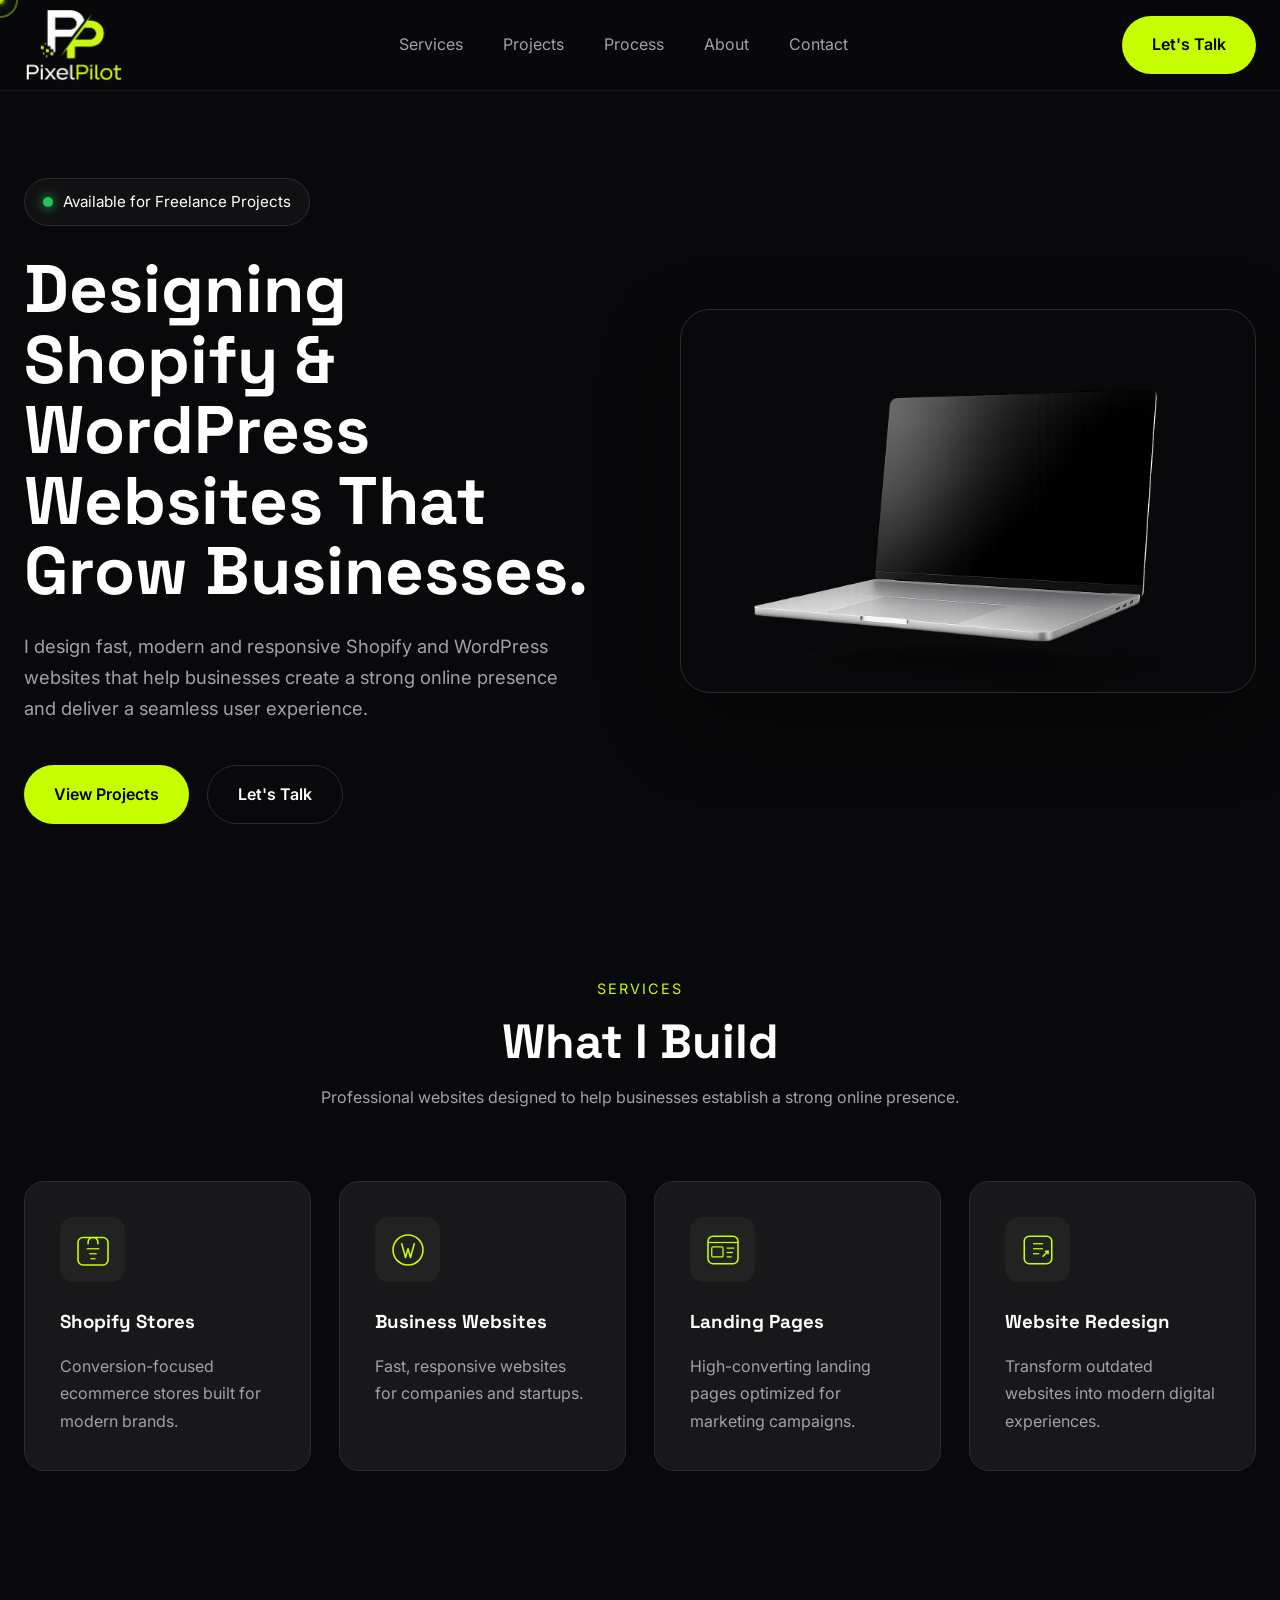
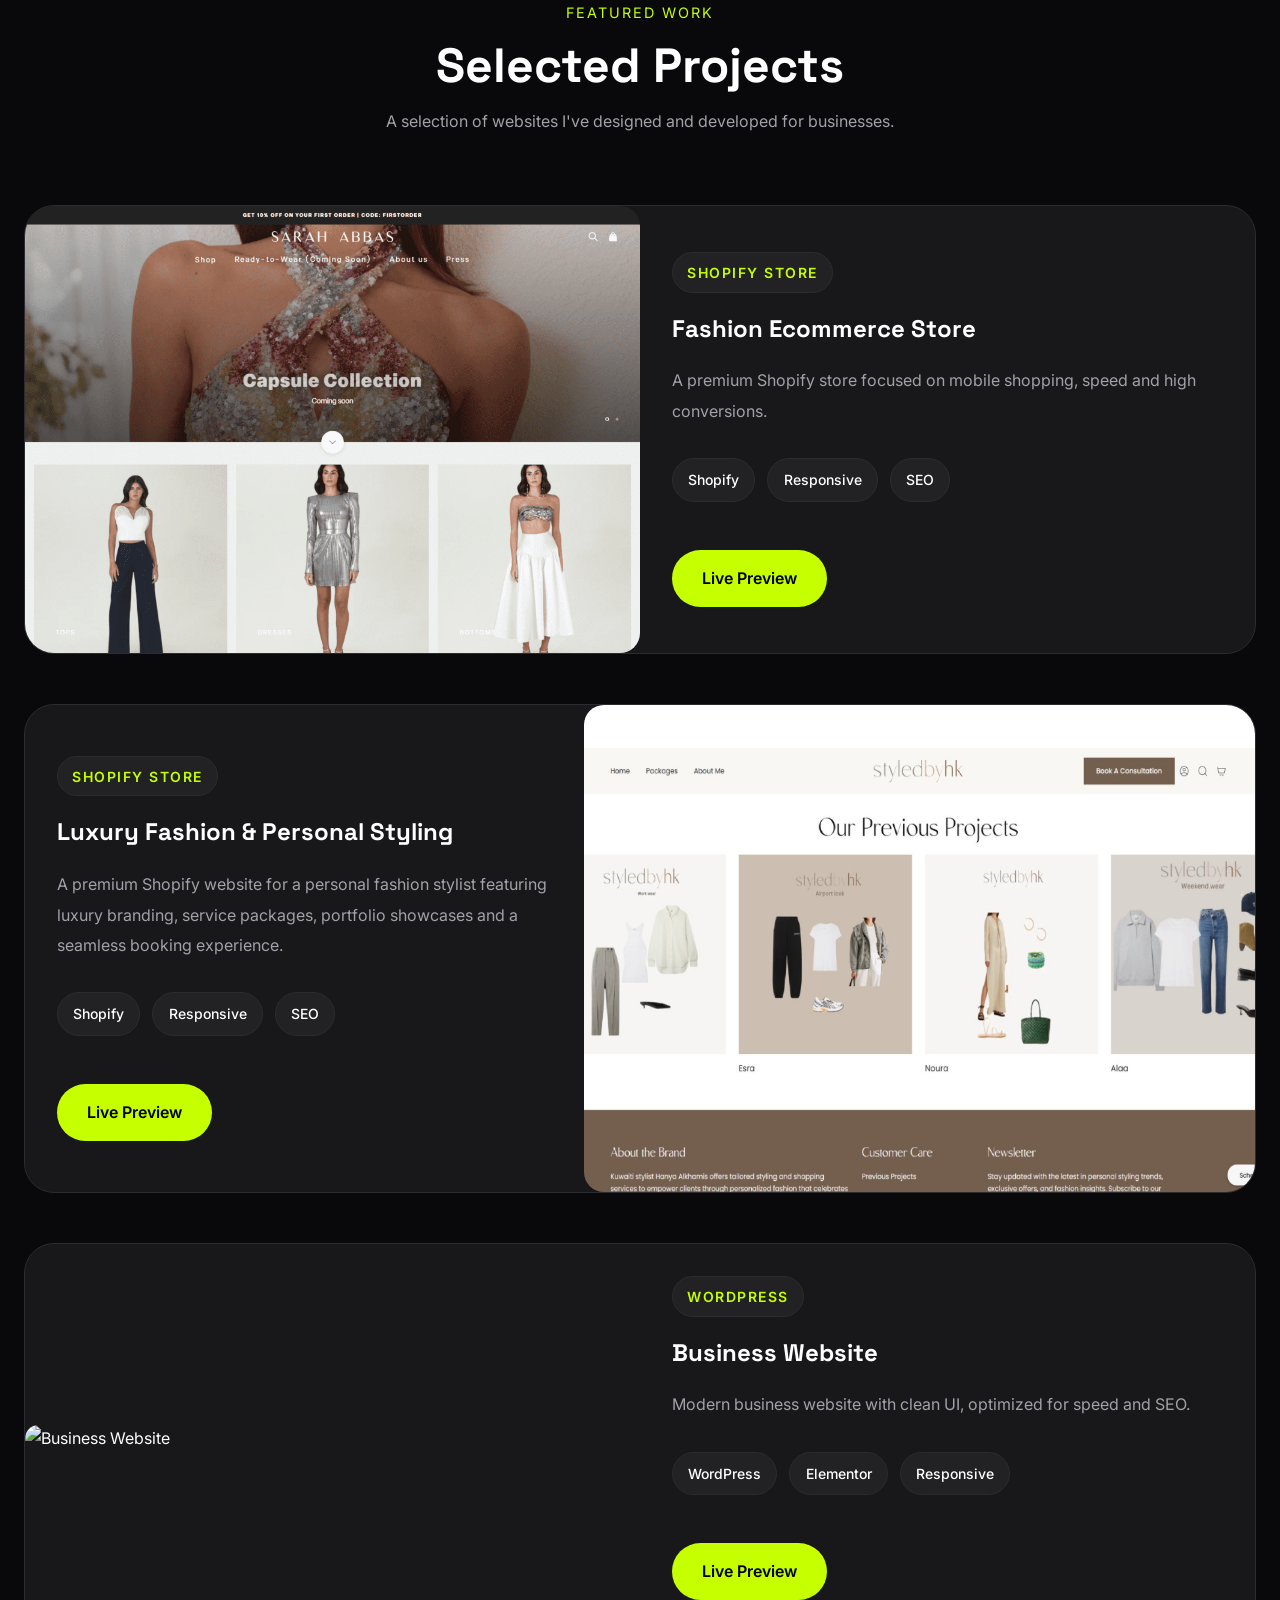
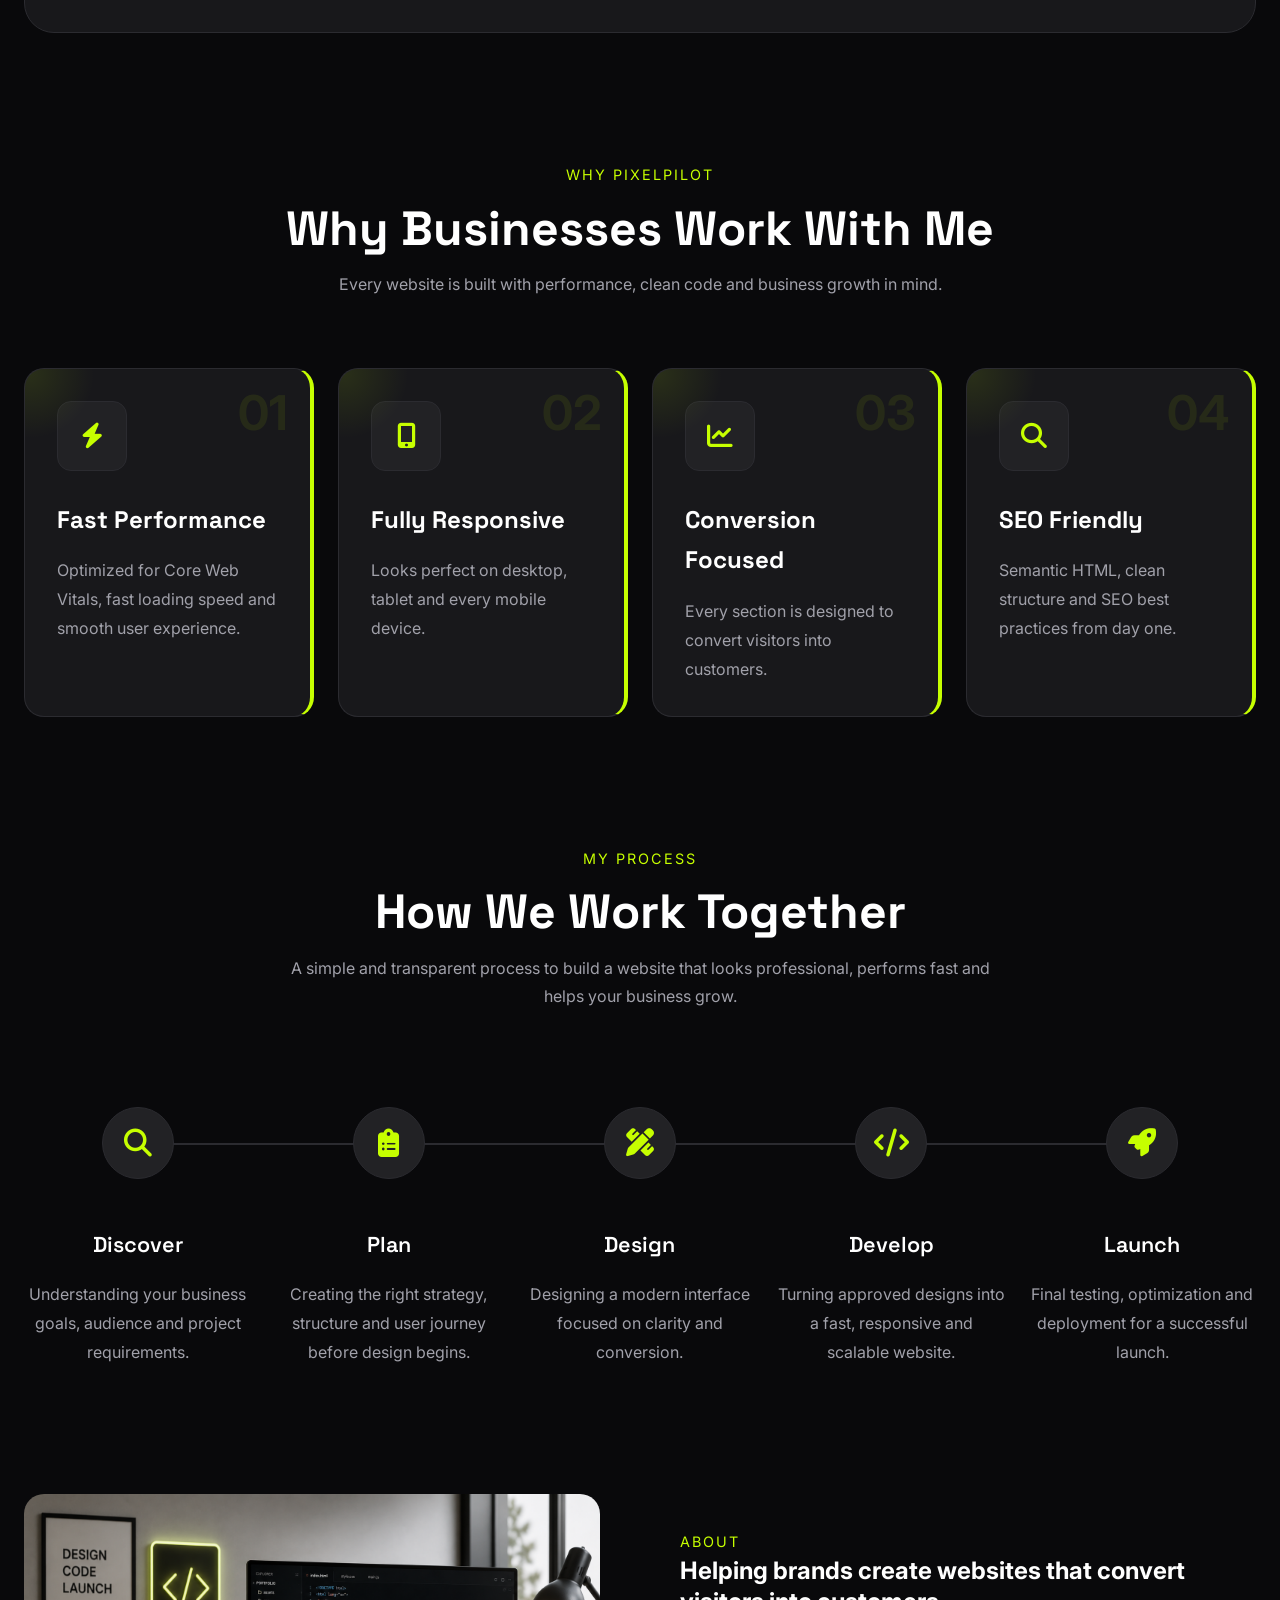
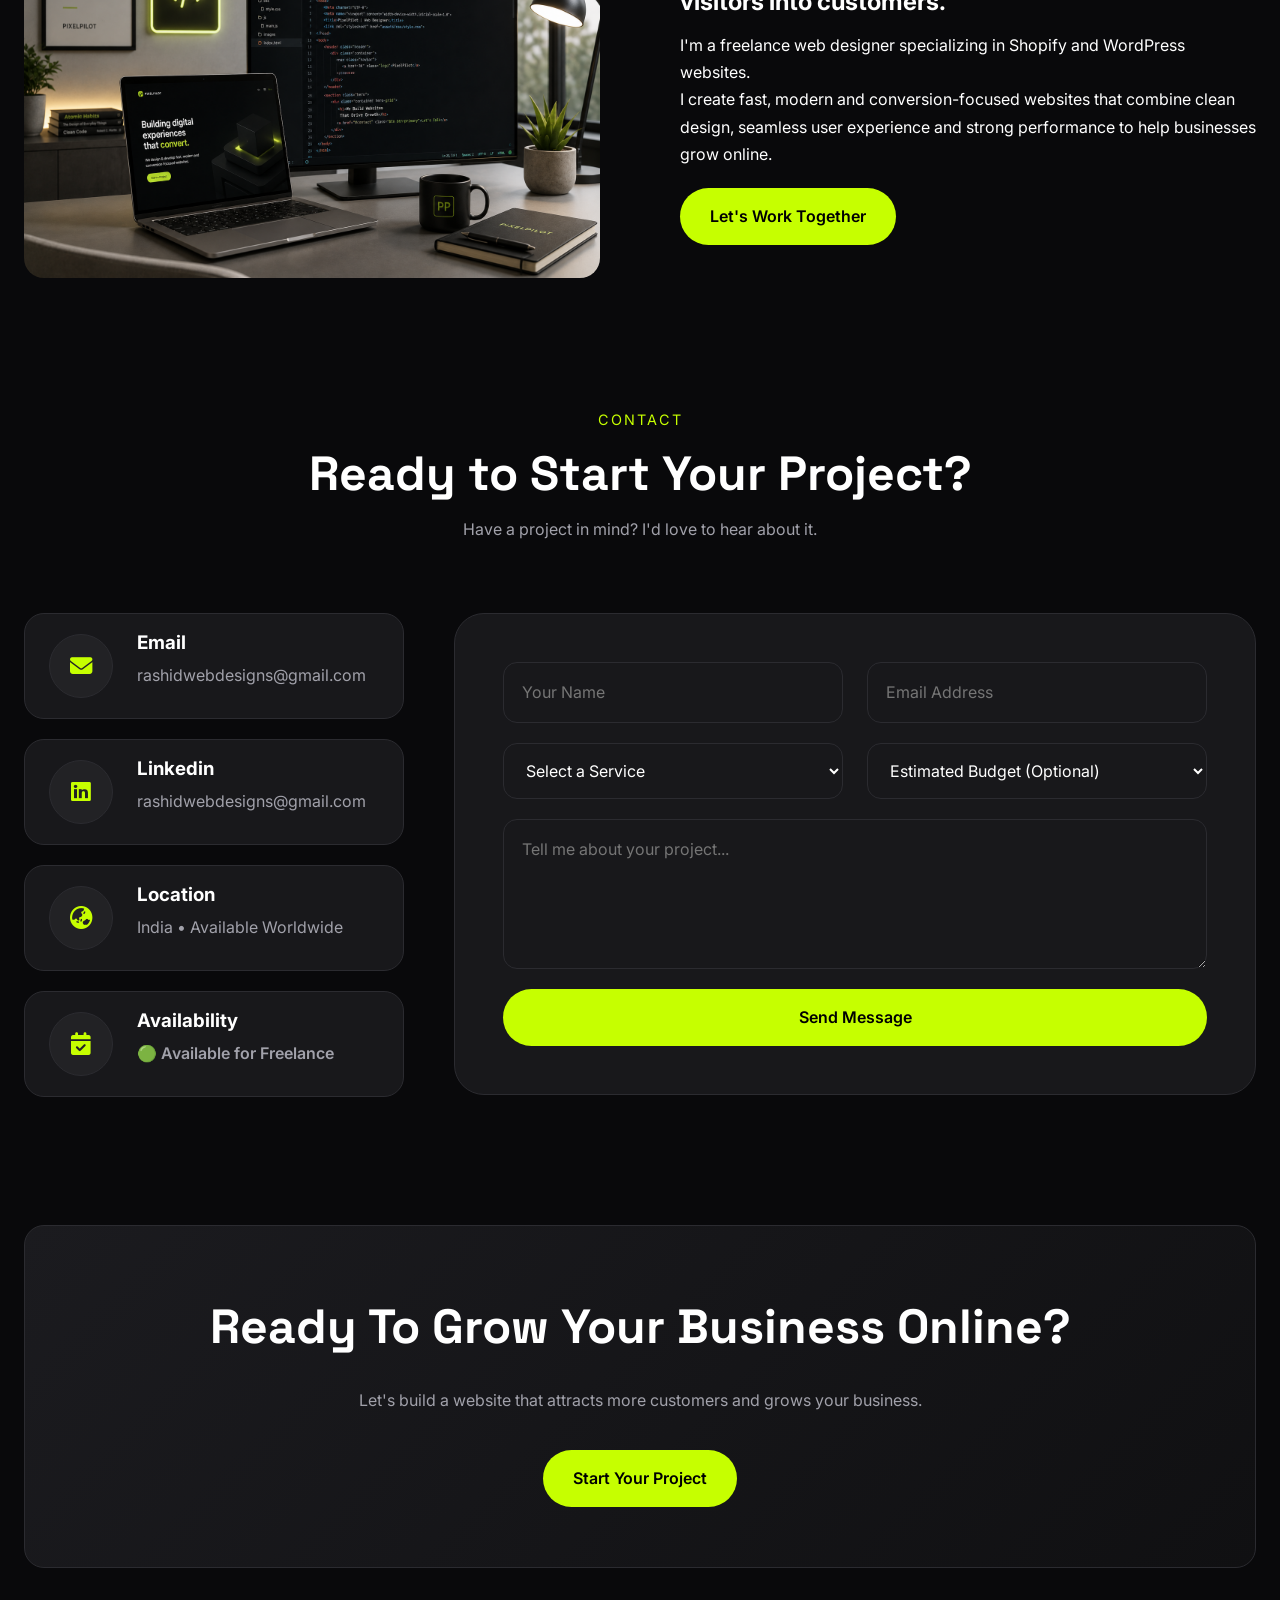
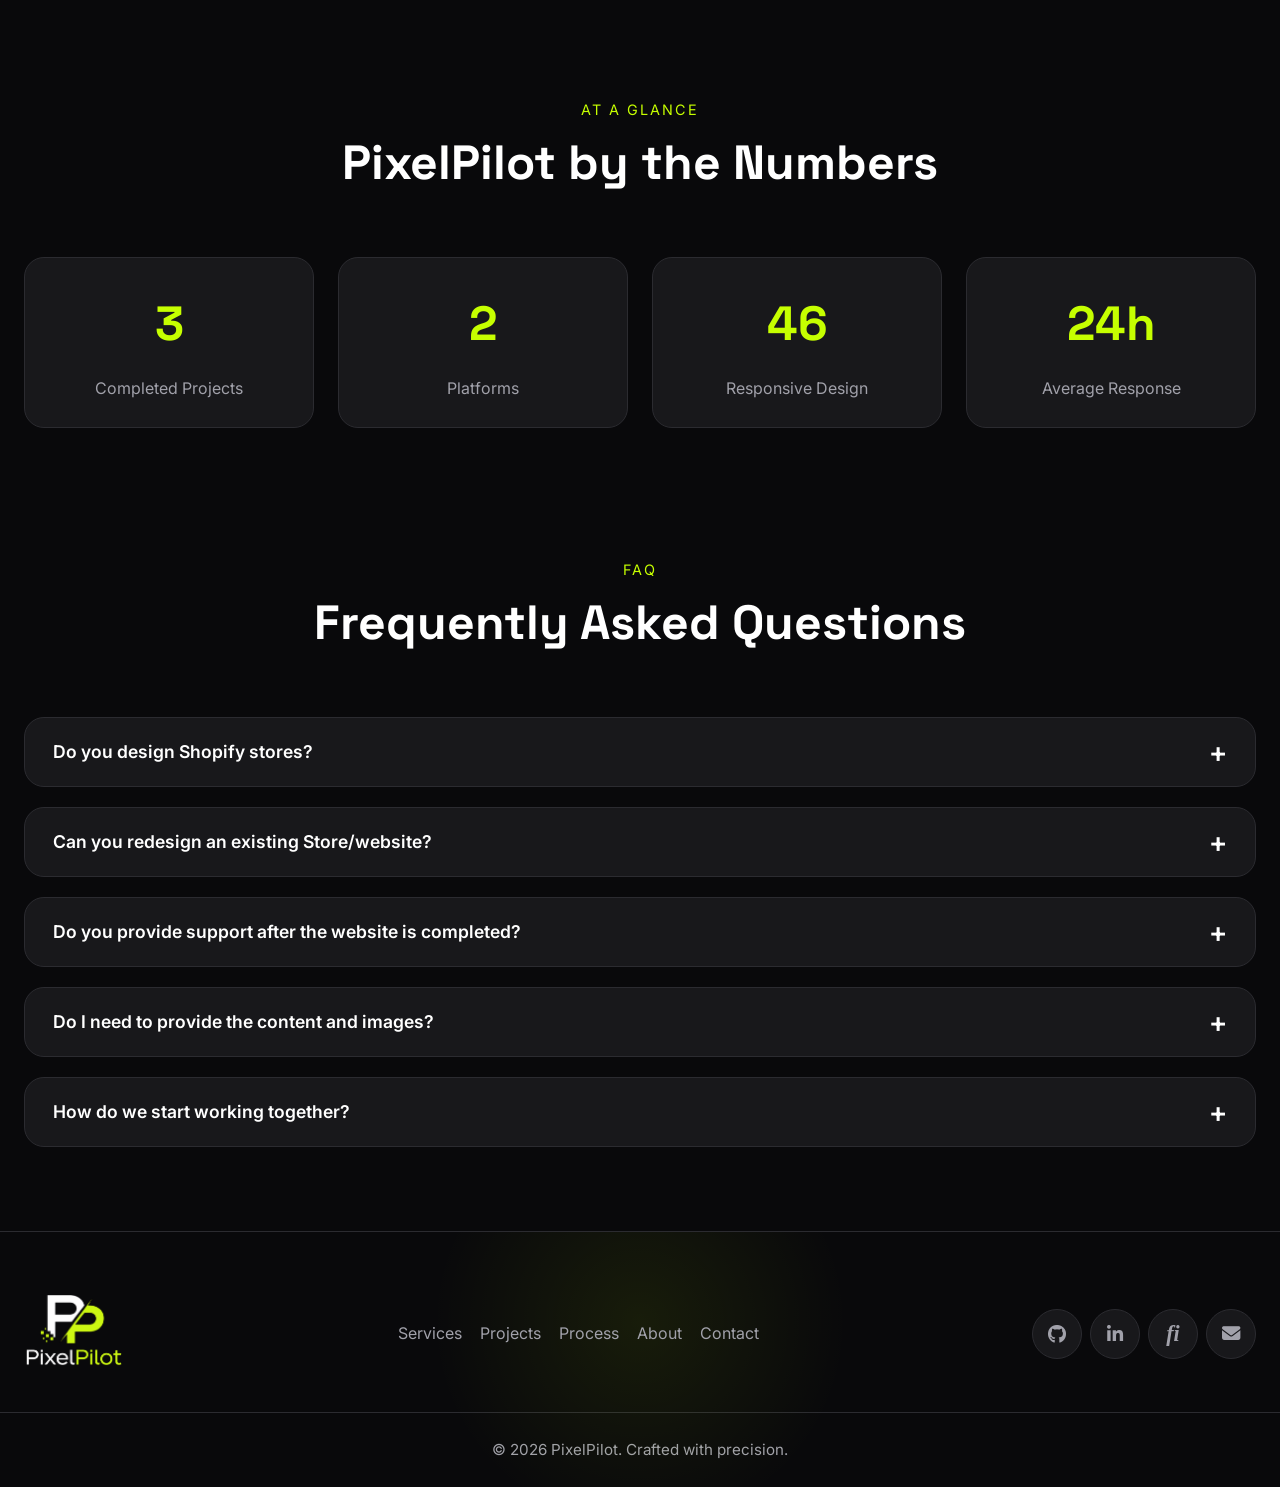
==== commit 6da0dfbb: "Update index.html" ====
--- a/index.html
+++ b/index.html
@@ -306,7 +306,7 @@
           <article class="project-card reverse">
             <div class="project-image">
               <img
-                src="assets/images/project-3.webp"
+                src="assets/images/project-3.png"
                 alt="Fashion Shopify Store"
                 loading="lazy"
               />
--- a/assets/css/style.css
+++ b/assets/css/style.css
@@ -8,32 +8,22 @@
 html {
   scroll-behavior: smooth;
 }
-/* ===================================
-   PIXELPILOT DESIGN SYSTEM
-=================================== */
-
 :root {
-  /* ========= COLORS ========= */
-
+  /* ================= Colors =================  */
   --color-background: #09090b;
   --color-surface: #18181b;
   --color-surface-light: #222225;
-
   --color-primary: #c6ff00;
   --color-primary-hover: #d6ff4d;
-
   --color-white: #ffffff;
   --color-text: #a1a1aa;
-
   --color-border: #2b2b30;
 
-  /* ========= TYPOGRAPHY ========= */
-
+  /* TYPOGRAPHY */
   --font-heading: "Space Grotesk", sans-serif;
   --font-body: "Inter", sans-serif;
 
-  /* ========= FONT SIZE ========= */
-
+  /* ================= Font Size =================  */
   --fs-xs: 0.875rem;
   --fs-sm: 1rem;
   --fs-md: 1.125rem;
@@ -42,15 +32,13 @@
   --fs-2xl: 3.5rem;
   --fs-3xl: 4.5rem;
 
-  /* ========= FONT WEIGHT ========= */
-
+  /* ================= Font Weight =================  */
   --fw-regular: 400;
   --fw-medium: 500;
   --fw-semibold: 600;
   --fw-bold: 700;
 
-  /* ========= SPACING ========= */
-
+  /* ================= Spacing =================  */
   --space-1: 0.25rem;
   --space-2: 0.5rem;
   --space-3: 0.75rem;
@@ -62,924 +50,159 @@
   --space-9: 6rem;
   --space-10: 8rem;
 
-  /* ========= BORDER RADIUS ========= */
-
+  /* ================= Border Radius =================  */
   --radius-sm: 8px;
   --radius-md: 14px;
   --radius-lg: 20px;
   --radius-xl: 30px;
   --radius-full: 999px;
 
-  /* ========= CONTAINER ========= */
-
+  /* ================= Container =================  */
   --container-width: 1280px;
-
-  /* ========= SHADOW ========= */
-
-  --shadow-sm: 0 5px 20px rgba(0, 0, 0, 0.15);
-
-  --shadow-md: 0 10px 40px rgba(0, 0, 0, 0.25);
-
-  --shadow-lg: 0 20px 60px rgba(0, 0, 0, 0.35);
-
-  /* ========= TRANSITIONS ========= */
-
-  --transition-fast: 0.25s ease;
-
-  --transition-normal: 0.35s ease;
-}
-/* ===========================
-   PAGE LOADER
-=========================== */
-
+}
+/* ================= Utility =================  */
+body {
+  font-family: var(--font-body);
+  background: var(--color-background);
+  color: var(--color-white);
+  line-height: 1.7;
+  overflow-x: hidden;
+  -webkit-font-smoothing: antialiased;
+}
+img {
+  display: block;
+  max-width: 100%;
+}
+a {
+  color: inherit;
+  text-decoration: none;
+}
+ul {
+  list-style: none;
+}
+button,
+input,
+textarea {
+  font: inherit;
+  border: none;
+  outline: none;
+  background: none;
+}
+button {
+  cursor: pointer;
+}
+::selection {
+  background: var(--color-primary);
+  color: #000;
+}
+.reveal {
+  opacity: 0;
+  transform: translateY(40px);
+  transition: 1s;
+}
+.reveal.show {
+  opacity: 1;
+  transform: none;
+}
+.btn {
+  display: inline-flex;
+  align-items: center;
+  justify-content: center;
+  padding: 15px 30px;
+  border-radius: var(--radius-full);
+  transition: 0.35s ease;
+  font-weight: var(--fw-semibold);
+}
+.btn-primary {
+  background: var(--color-primary);
+  color: #000;
+}
+.btn-primary:hover {
+  transform: translateY(-3px);
+  box-shadow: 0 0 35px rgba(198, 255, 0, 0.35);
+}
+.btn-outline {
+  border: 1px solid var(--color-border);
+  color: #fff;
+}
+.btn-outline:hover {
+  border-color: var(--color-primary);
+  color: var(--color-primary);
+}
+/* ================= Layout =================  */
+.container {
+  width: min(100% - 48px, var(--container-width));
+  margin-inline: auto;
+}
+main {
+  overflow: hidden;
+}
+section {
+  position: relative;
+  /* padding: 100px 0; */
+  padding: var(--space-8) 0;
+}
+/* ================= Loader =================  */
 .page-loader {
   position: fixed;
-
   inset: 0;
-
-  background: #09090b;
-
-  display: flex;
-
+  background: var(--color-background);
+  display: flex;
   justify-content: center;
-
-  align-items: center;
-
+  align-items: center;
   z-index: 99999;
-
   transition:
     opacity 0.6s ease,
     visibility 0.6s ease;
 }
-
 .page-loader.hide {
   opacity: 0;
-
   visibility: hidden;
-}
-
+  display: none;
+}
 .loader-content {
   text-align: center;
 }
-
 .loader-logo {
   width: 80px;
-
   height: 80px;
-
-  border-radius: 22px;
-
-  background: linear-gradient(135deg, var(--color-primary), #6fb52d);
-
-  color: #000;
-
-  font-weight: 800;
-
-  font-size: 28px;
-
-  display: flex;
-
+  border-radius: var(--radius-lg);
+  display: flex;
   justify-content: center;
-
-  align-items: center;
-
+  align-items: center;
   margin: 0 auto 20px;
-
-  box-shadow: 0 20px 50px rgba(139, 195, 74, 0.35);
-}
-
+  box-shadow: 0 0 50px 8px rgba(139, 195, 74, 0.65);
+}
 .loader-content h2 {
   margin-bottom: 8px;
 }
-
 .loader-content p {
   color: var(--color-text);
-
   margin-bottom: 30px;
 }
-
 .loader-line {
   width: 220px;
-
   height: 4px;
-
   background: #1b1b1f;
-
-  border-radius: 999px;
-
+  border-radius: var(--radius-full);
   overflow: hidden;
 }
-
 .loader-line span {
   display: block;
-
   width: 0;
-
   height: 100%;
-
-  background: var(--color-primary);
-
+  background: var(--color-primary);
   animation: loaderProgress 0.8s ease forwards;
 }
 @keyframes loaderProgress {
   from {
     width: 0;
   }
-
   to {
     width: 100%;
   }
 }
-body {
-  font-family: var(--font-body);
-
-  background: var(--color-background);
-
-  color: var(--color-white);
-
-  line-height: 1.7;
-
-  overflow-x: hidden;
-
-  -webkit-font-smoothing: antialiased;
-}
-img {
-  display: block;
-  max-width: 100%;
-}
-
-a {
-  color: inherit;
-  text-decoration: none;
-}
-
-ul {
-  list-style: none;
-}
-
-button,
-input,
-textarea {
-  font: inherit;
-
-  border: none;
-
-  outline: none;
-
-  background: none;
-}
-
-button {
-  cursor: pointer;
-}
-
-section {
-  padding: 100px 0;
-}
-
-::selection {
-  background: var(--color-primary);
-
-  color: #000;
-}
-/* variable style ends */
-
-/* ===================================
-   LAYOUT
-=================================== */
-
-/* Container */
-
-.container {
-  width: min(100% - 48px, var(--container-width));
-  margin-inline: auto;
-}
-
-/* Main */
-
-main {
-  overflow: hidden;
-}
-
-/* Header */
-
-.header {
-  position: sticky;
-  top: 0;
-  left: 0;
-  width: 100%;
-  z-index: 999;
-  background: rgba(9, 9, 11, 0.75);
-  backdrop-filter: blur(18px);
-  -webkit-backdrop-filter: blur(18px);
-  border-bottom: 1px solid rgba(255, 255, 255, 0.06);
-}
-
-/* Navbar */
-
-.navbar {
-  height: 80px;
-
-  display: flex;
-  align-items: center;
-  justify-content: space-between;
-}
-
-/* Hero */
-
-.hero {
-  min-height: calc(100vh - 80px);
-
-  display: flex;
-  align-items: center;
-
-  position: relative;
-}
-
-.hero-grid {
-  display: grid;
-
-  grid-template-columns: 1fr 1fr;
-
-  gap: 80px;
-
-  align-items: center;
-}
-
-/* Hero Left */
-
-.hero-content {
-  max-width: 600px;
-}
-
-/* Hero Right */
-
-.hero-preview {
-  display: flex;
-
-  justify-content: center;
-}
-
-/* Section */
-
-section {
-  position: relative;
-}
-/* ===================================
-   COMPONENTS
-=================================== */
-
-/* Logo */
-
-.logo {
-  display: flex;
-
-  align-items: center;
-
-  gap: 14px;
-
-  font-weight: 700;
-
-  font-family: var(--font-heading);
-}
-
-.logo-mark {
-  width: 48px;
-  height: 48px;
-
-  display: grid;
-  place-items: center;
-
-  border-radius: 14px;
-
-  background: var(--color-primary);
-
-  color: #000;
-
-  font-weight: 700;
-}
-
-.logo-text {
-  font-size: 1.15rem;
-}
-
-/* Navigation */
-
-.nav-menu {
-  display: flex;
-
-  gap: 40px;
-}
-
-.nav-menu a {
-  color: var(--color-text);
-  transition: var(--transition-normal);
-  position: relative;
-}
-.nav-menu a::after {
-  content: "";
-
-  position: absolute;
-
-  left: 0;
-
-  bottom: -6px;
-
-  width: 0;
-
-  height: 2px;
-
-  background: var(--color-primary);
-
-  transition: 0.3s;
-}
-.nav-menu a:hover::after {
-  width: 100%;
-}
-.nav-menu a:hover {
-  color: var(--color-white);
-}
-
-/* Buttons */
-
-.btn {
-  display: inline-flex;
-
-  align-items: center;
-
-  justify-content: center;
-
-  padding: 15px 30px;
-
-  border-radius: 999px;
-
-  transition: var(--transition-normal);
-
-  font-weight: 600;
-}
-
-.btn-primary {
-  background: var(--color-primary);
-
-  color: #000;
-}
-
-.btn-primary:hover {
-  transform: translateY(-3px);
-
-  box-shadow: 0 0 35px rgba(198, 255, 0, 0.35);
-}
-
-.btn-outline {
-  border: 1px solid var(--color-border);
-
-  color: #fff;
-}
-
-.btn-outline:hover {
-  border-color: var(--color-primary);
-
-  color: var(--color-primary);
-}
-
-/* Availability */
-
-.availability {
-  display: inline-flex;
-
-  align-items: center;
-
-  gap: 10px;
-
-  margin-bottom: 28px;
-
-  color: var(--color-text);
-
-  font-size: 0.95rem;
-}
-
-.status-dot {
-  width: 10px;
-
-  height: 10px;
-
-  border-radius: 50%;
-
-  background: var(--color-primary);
-
-  box-shadow: 0 0 12px var(--color-primary);
-}
-/* ===================================
-   HERO
-=================================== */
-
-.hero h1 {
-  font-family: var(--font-heading);
-
-  font-size: 4.2rem;
-
-  line-height: 1.05;
-
-  margin-bottom: 24px;
-}
-
-.hero p {
-  color: var(--color-text);
-
-  font-size: 1.15rem;
-
-  max-width: 540px;
-
-  margin-bottom: 40px;
-}
-
-.hero-buttons {
-  display: flex;
-
-  gap: 18px;
-}
-.hero-image {
-  width: 100%;
-
-  border-radius: 24px;
-
-  border: 1px solid var(--color-border);
-
-  box-shadow: 0 30px 80px rgba(0, 0, 0, 0.45);
-}
-.hero-image {
-  transition:
-    transform 0.45s ease,
-    box-shadow 0.45s ease;
-}
-
-.hero-image:hover {
-  transform: scale(1.02) rotate(-1deg);
-
-  box-shadow: 0 40px 90px rgba(0, 0, 0, 0.45);
-}
-/* Browser */
-
-/* .browser-window {
-  width: 100%;
-
-  max-width: 560px;
-
-  background: var(--color-surface);
-
-  border: 1px solid var(--color-border);
-
-  border-radius: 20px;
-
-  overflow: hidden;
-
-  box-shadow: var(--shadow-lg);
-}
-
-.browser-top {
-  height: 55px;
-
-  display: flex;
-
-  align-items: center;
-
-  gap: 10px;
-
-  padding: 0 20px;
-
-  border-bottom: 1px solid var(--color-border);
-}
-
-.browser-top span {
-  width: 12px;
-
-  height: 12px;
-
-  border-radius: 50%;
-
-  background: #555;
-}
-
-.browser-body {
-  padding: 40px;
-}
-
-.preview-placeholder {
-  height: 420px;
-
-  border-radius: 16px;
-
-  background: linear-gradient(135deg, #202024, #2d2d33);
-
-  display: grid;
-
-  place-items: center;
-
-  color: #888;
-
-  font-size: 1.2rem;
-
-  font-family: var(--font-heading);
-} */
-/* what i build starts */
-/* ===========================
-   SERVICES
-=========================== */
-
-.services {
-  padding-top: 40px;
-}
-
-.section-heading {
-  text-align: center;
-
-  max-width: 650px;
-
-  margin: auto auto 70px;
-}
-
-.section-tag {
-  color: var(--color-primary);
-
-  font-size: 0.9rem;
-
-  letter-spacing: 2px;
-
-  text-transform: uppercase;
-}
-
-.section-heading h2 {
-  margin-top: 16px;
-
-  margin-bottom: 18px;
-
-  font-size: 3rem;
-
-  font-family: var(--font-heading);
-}
-
-.section-heading p {
-  color: var(--color-text);
-}
-
-.services-grid {
-  display: grid;
-
-  grid-template-columns: repeat(4, 1fr);
-
-  gap: 28px;
-}
-
-.service-card {
-  background: var(--color-surface);
-
-  border: 1px solid var(--color-border);
-
-  border-radius: 20px;
-
-  padding: 35px;
-
-  transition: 0.35s;
-}
-
-.service-card:hover {
-  transform: translateY(-10px);
-
-  border-color: var(--color-primary);
-}
-
-.service-icon {
-  width: 65px;
-
-  height: 65px;
-
-  display: grid;
-
-  place-items: center;
-
-  background: #222;
-
-  border-radius: 16px;
-
-  margin-bottom: 24px;
-}
-
-.service-icon svg {
-  width: 34px;
-}
-
-.service-card h3 {
-  margin-bottom: 15px;
-
-  font-family: var(--font-heading);
-}
-
-.service-card p {
-  color: var(--color-text);
-}
-/* what i build ends */
-
-/* featured projects starts */
-/* ===========================
-   PROJECTS
-=========================== */
-
-.projects {
-  padding-top: 120px;
-}
-
-.project-card {
-  display: grid;
-
-  grid-template-columns: 1.2fr 1fr;
-
-  gap: 60px;
-
-  align-items: center;
-
-  margin-bottom: 100px;
-  overflow: hidden;
-}
-
-.project-card img {
-  transition: transform 0.45s ease;
-}
-
-.project-card:hover img {
-  transform: scale(1.05);
-}
-
-.project-card:hover {
-  transform: translateY(-10px);
-}
-.project-card.reverse {
-  grid-template-columns: 1fr 1.2fr;
-}
-
-.project-card.reverse .project-image {
-  order: 2;
-}
-
-.project-card.reverse .project-content {
-  order: 1;
-}
-
-.project-image {
-  border-radius: 20px;
-
-  overflow: hidden;
-
-  background: var(--color-surface);
-
-  border: 1px solid var(--color-border);
-}
-
-.project-image img {
-  width: 100%;
-
-  display: block;
-
-  transition: 0.5s;
-}
-
-.project-category {
-  display: inline-block;
-
-  margin-bottom: 16px;
-
-  color: var(--color-primary);
-
-  font-weight: 600;
-}
-
-.project-content h3 {
-  font-size: 2rem;
-
-  margin-bottom: 20px;
-
-  font-family: var(--font-heading);
-}
-
-.project-content p {
-  color: var(--color-text);
-
-  margin-bottom: 30px;
-}
-
-.project-tech {
-  display: flex;
-
-  gap: 12px;
-
-  flex-wrap: wrap;
-
-  margin-bottom: 35px;
-}
-
-.project-tech span {
-  padding: 8px 16px;
-  border-radius: 999px;
-  border: 1px solid var(--color-border);
-  background: var(--color-surface);
-  font-size: 0.9rem;
-}
-
-.project-buttons {
-  display: flex;
-  gap: 16px;
-}
-/* featured projects ends */
-
-.why-grid,
-.timeline {
-  display: grid;
-  grid-template-columns: repeat(4, 1fr);
-  gap: 24px;
-}
-
-.why-card,
-.step {
-  background: var(--color-surface);
-  border: 1px solid var(--color-border);
-  padding: 32px;
-  border-radius: 20px;
-  transition: 0.3s;
-}
-
-.why-card:hover,
-.step:hover {
-  transform: translateY(-8px);
-  border-color: var(--color-primary);
-}
-
-.step span {
-  display: inline-flex;
-  width: 48px;
-  height: 48px;
-  border-radius: 50%;
-  align-items: center;
-  justify-content: center;
-  background: var(--color-primary);
-  color: #000;
-  font-weight: 700;
-  margin-bottom: 20px;
-}
-
-.about-grid {
-  display: grid;
-  grid-template-columns: 420px 1fr;
-  gap: 80px;
-  align-items: center;
-}
-
-.about-image img {
-  width: 100%;
-  border-radius: 24px;
-}
-
-/* ===========================
-   CONTACT
-=========================== */
-
-.contact {
-  padding: 120px 0;
-}
-
-.contact-grid {
-  display: grid;
-  grid-template-columns: 380px 1fr;
-  gap: 50px;
-  align-items: start;
-}
-
-.contact-info {
-  display: grid;
-  gap: 20px;
-}
-
-.contact-card {
-  background: var(--color-surface);
-  border: 1px solid var(--color-border);
-  border-radius: 20px;
-  padding: 24px;
-}
-
-.contact-card h3 {
-  margin-bottom: 10px;
-}
-
-.contact-card a,
-.contact-card p {
-  color: var(--color-text);
-  word-break: break-word;
-}
-
-.available {
-  color: var(--color-primary);
-  font-weight: 600;
-}
-
-.contact-form {
-  display: grid;
-  gap: 20px;
-}
-.form-group {
-  display: flex;
-  flex-direction: column;
-  gap: 8px;
-}
-
-.form-group label {
-  font-size: 0.95rem;
-  font-weight: 600;
-  color: var(--color-heading);
-}
-.contact-form input,
-.contact-form select,
-.contact-form textarea {
-  width: 100%;
-  padding: 16px 18px;
-  border: 1px solid var(--color-border);
-  border-radius: 14px;
-  background: var(--color-surface);
-  color: #fff;
-  font: inherit;
-}
-.contact-form select:focus,
-.contact-form input:focus,
-.contact-form textarea:focus {
-  outline: none;
-  border-color: var(--color-primary);
-}
-
-.contact-form textarea {
-  resize: vertical;
-  min-height: 180px;
-}
-.cta-box {
-  background: linear-gradient(135deg, #1b1b1f, #101012);
-  border: 1px solid var(--color-border);
-  border-radius: 24px;
-  padding: 80px;
-  text-align: center;
-}
-
-.cta-box h2 {
-  font-size: 3rem;
-  margin-bottom: 20px;
-  font-family: var(--font-heading);
-}
-
-.cta-box p {
-  color: var(--color-text);
-  margin-bottom: 35px;
-}
-
-/* hamburger css starts */
-/* ===========================
-   MOBILE MENU BUTTON
-=========================== */
-
-.menu-toggle {
-  display: none;
-
-  width: 48px;
-
-  height: 48px;
-
-  cursor: pointer;
-}
-
-.menu-toggle span {
-  display: block;
-
-  height: 2px;
-
-  background: #fff;
-
-  margin: 8px 0;
-
-  transition: 0.3s;
-}
-
-.menu-toggle.active span:nth-child(1) {
-  transform: rotate(45deg) translateY(10px);
-}
-
-.menu-toggle.active span:nth-child(2) {
-  opacity: 0;
-}
-
-.menu-toggle.active span:nth-child(3) {
-  transform: rotate(-45deg) translateY(-10px);
-}
-/* hamburger css ends */
-
-/* back to top and progrss bar starts */
-/* ===================================
-   PROGRESS BAR
-=================================== */
-
+/* ================= Progress Bar =================  */
 #progressBar {
   position: fixed;
   top: 0;
@@ -991,11 +214,7 @@
   transition: width 0.1s linear;
   box-shadow: 0 0 10px rgba(198, 255, 0, 0.6);
 }
-
-/* ===================================
-   BACK TO TOP BUTTON
-=================================== */
-
+/* ================= Back to Top =================  */
 #backToTop {
   position: fixed;
   right: 30px;
@@ -1010,13 +229,12 @@
   background: var(--color-primary);
   color: #000;
   font-size: 22px;
-  font-weight: 700;
+  font-weight: var(--fw-bold);
   cursor: pointer;
   z-index: 999;
   transition: all 0.35s ease;
   box-shadow: 0 10px 30px rgba(198, 255, 0, 0.3);
 }
-
 #backToTop:hover {
   transform: translateY(-6px);
   box-shadow: 0 16px 40px rgba(198, 255, 0, 0.45);
@@ -1024,328 +242,831 @@
 #backToTop.show {
   display: flex;
 }
-/* back to top and progrss bar ends */
+/* ================= Header =================  */
+.header {
+  position: sticky;
+  top: 0;
+  left: 0;
+  width: 100%;
+  padding: 5px 0;
+  z-index: 999;
+  background: rgba(9, 9, 11, 0.75);
+  backdrop-filter: blur(18px);
+  -webkit-backdrop-filter: blur(18px);
+  border-bottom: 1px solid rgba(255, 255, 255, 0.06);
+}
+.header.scrolled {
+  background: rgba(9, 9, 11, 0.92);
+  box-shadow: 0 12px 30px rgba(0, 0, 0, 0.25);
+}
+.navbar {
+  height: 80px;
+  display: flex;
+  align-items: center;
+  justify-content: space-between;
+}
+.menu-toggle {
+  display: none;
+  width: 48px;
+  height: 48px;
+  cursor: pointer;
+}
+.menu-toggle span {
+  display: block;
+  height: 2px;
+  background: #fff;
+  margin: 8px 0;
+  transition: 0.3s;
+}
+.menu-toggle.active span:nth-child(1) {
+  transform: rotate(45deg) translateY(10px);
+}
+.menu-toggle.active span:nth-child(2) {
+  opacity: 0;
+}
+.menu-toggle.active span:nth-child(3) {
+  transform: rotate(-45deg) translateY(-10px);
+}
+.logo {
+  display: flex;
+  align-items: center;
+  gap: 14px;
+  font-weight: var(--fw-bold);
+  font-family: var(--font-heading);
+}
+.logo img {
+  max-width: 100px;
+}
+/* .logo-mark {
+  width: 48px;
+  height: 48px;
+  display: grid;
+  place-items: center;
+  border-radius: var(--radius-md);
+  background: var(--color-primary);
+  color: #000;
+  font-weight: var(--fw-bold);
+}
+.logo-text {
+  font-size: 1.15rem;
+} */
+.nav-menu {
+  display: flex;
+  gap: 40px;
+}
+.nav-menu a {
+  color: var(--color-text);
+  transition: 0.35s ease;
+  position: relative;
+}
+.nav-menu a::after {
+  content: "";
+  position: absolute;
+  left: 0;
+  bottom: -6px;
+  width: 0;
+  height: 2px;
+  background: var(--color-primary);
+  transition: 0.3s;
+}
+.nav-menu a:hover::after {
+  width: 100%;
+}
+.nav-menu a:hover {
+  color: var(--color-white);
+}
+/* ================= Hero =================  */
+.hero {
+  min-height: calc(100vh - 80px);
+  display: flex;
+  align-items: center;
+}
+.hero-grid {
+  display: grid;
+  grid-template-columns: 1fr 1fr;
+  gap: 80px;
+  align-items: center;
+}
+.hero-status {
+  display: inline-flex;
+  align-items: center;
+  gap: 10px;
+  padding: 10px 18px;
+  border: 1px solid var(--color-border);
+  border-radius: var(--radius-full);
+  background: rgba(255, 255, 255, 0.03);
+  margin-bottom: 28px;
+  font-size: 0.95rem;
+}
+.status-dot {
+  width: 10px;
+  height: 10px;
+  border-radius: 50%;
+  background: #22c55e;
+  box-shadow: 0 0 12px #22c55e;
+}
+.hero-content {
+  max-width: 600px;
+}
+.hero-preview {
+  display: flex;
+  justify-content: center;
+}
+.hero h1 {
+  font-family: var(--font-heading);
+  font-size: 4.2rem;
+  line-height: 1.05;
+  margin-bottom: 24px;
+}
+.hero p {
+  color: var(--color-text);
+  font-size: 1.15rem;
+  max-width: 540px;
+  margin-bottom: 40px;
+}
+.hero-buttons {
+  display: flex;
+  gap: 18px;
+}
+.hero-image {
+  width: 100%;
+  border-radius: var(--radius-xl);
+  border: 1px solid var(--color-border);
+  box-shadow: 0 30px 80px rgba(0, 0, 0, 0.45);
+  transition:
+    transform 0.45s ease,
+    box-shadow 0.45s ease;
+  position: relative;
+}
+.hero-image:hover {
+  transform: scale(1.02) rotate(-1deg);
+  box-shadow: 0 40px 90px rgba(0, 0, 0, 0.45);
+}
+/* =========================== SERVICES =========================== */
+.section-heading {
+  text-align: center;
+  max-width: 750px;
+  margin: auto auto 70px;
+}
+.section-tag {
+  color: var(--color-primary);
+  font-size: 0.9rem;
+  letter-spacing: 2px;
+  text-transform: uppercase;
+}
+.section-heading h2 {
+  margin-top: 16px;
+  margin-bottom: 18px;
+  font-size: 3rem;
+  line-height: 1;
+  font-family: var(--font-heading);
+}
+.section-heading p {
+  color: var(--color-text);
+}
+.services-grid {
+  display: grid;
+  grid-template-columns: repeat(4, 1fr);
+  gap: 28px;
+}
+.service-card {
+  background: var(--color-surface);
+  border: 1px solid var(--color-border);
+  border-radius: var(--radius-lg);
+  padding: 35px;
+  transition: 0.35s;
+}
+.service-card:hover {
+  transform: translateY(-10px);
+  border-color: var(--color-primary);
+}
+.service-icon {
+  width: 65px;
+  height: 65px;
+  display: grid;
+  place-items: center;
+  background: #222;
+  border-radius: var(--radius-md);
+  margin-bottom: 24px;
+}
+.service-icon svg {
+  width: 40px;
+}
+.service-card h3 {
+  margin-bottom: 15px;
+  font-family: var(--font-heading);
+}
+.service-card p {
+  color: var(--color-text);
+}
+/* =========================== FEATURED PROJECTS =========================== */
+.project-category {
+  display: inline-flex;
+  align-items: center;
+  justify-content: center;
+  padding: 0.45rem 0.9rem;
+  margin-bottom: var(--space-4);
+  background: var(--color-surface-light);
+  color: var(--color-primary);
+  border: 1px solid var(--color-border);
+  border-radius: var(--radius-full);
+  font-size: var(--fs-xs);
+  font-weight: var(--fw-semibold);
+  letter-spacing: 1.5px;
+  text-transform: uppercase;
+  transition: 0.3s ease;
+}
+.project-card {
+  display: grid;
+  grid-template-columns: 1fr 1fr;
+  gap: 0;
+  align-items: center;
+  background: var(--color-surface);
+  border: 1px solid var(--color-border);
+  border-radius: var(--radius-xl);
+  overflow: hidden;
+  transition: 0.35s ease;
+}
+.project-card:not(:last-child) {
+  margin-bottom: 50px;
+}
+.project-card.reverse {
+  grid-template-columns: 1fr 1.2fr;
+}
+.project-card.reverse .project-image {
+  order: 2;
+}
+.project-card.reverse .project-content {
+  order: 1;
+}
+.project-card:hover {
+  border-color: var(--color-primary);
+  transform: translateY(-8px);
+}
+.project-image {
+  overflow: hidden;
+  border-radius: var(--radius-lg);
+}
+.project-image img {
+  display: block;
+  width: 100%;
+  transition: 0.6s ease;
+}
+.project-card:hover .project-image img {
+  transform: scale(1.05);
+}
+.project-content {
+  /* padding: var(--space-8); */
+  padding: var(--space-6);
+}
+.project-content h3 {
+  font-family: var(--font-heading);
+  font-size: var(--fs-lg);
+  font-weight: var(--fw-bold);
+  margin-bottom: var(--space-4);
+  color: var(--color-white);
+}
+.project-content p {
+  color: var(--color-text);
+  line-height: 1.9;
+  margin-bottom: var(--space-6);
+}
+.project-tech {
+  display: flex;
+  flex-wrap: wrap;
+  gap: var(--space-3);
+  margin-bottom: var(--space-7);
+}
+.project-tech span {
+  padding: 0.55rem 0.95rem;
+  background: var(--color-surface-light);
+  border: 1px solid var(--color-border);
+  border-radius: var(--radius-full);
+  font-size: var(--fs-xs);
+  font-weight: var(--fw-medium);
+  color: var(--color-white);
+  transition: 0.3s;
+}
+.project-tech span:hover {
+  background: var(--color-primary);
+  color: var(--color-background);
+  border-color: var(--color-primary);
+}
+.project-buttons {
+  display: flex;
+  gap: var(--space-4);
+  flex-wrap: wrap;
+}
+/* =========================== WHY CHOOSE ME =========================== */
+.why {
+  padding: var(--space-8) 0;
+  background: var(--color-background);
+}
+.why-grid {
+  display: grid;
+  grid-template-columns: repeat(4, 1fr);
+  gap: var(--space-5);
+  margin-top: var(--space-8);
+}
+.why-card {
+  position: relative;
+  background: var(--color-surface);
+  border: 1px solid var(--color-border);
+  border-right: 4px solid var(--color-primary);
+  border-radius: var(--radius-lg);
+  padding: 2rem;
+  overflow: hidden;
+  transition: all 0.35s ease;
+}
+.why-card:hover {
+  transform: translateY(-8px);
+  border-color: var(--color-primary);
+  box-shadow: 0 20px 50px rgba(198, 255, 0, 0.08);
+}
+.why-number {
+  position: absolute;
+  top: 20px;
+  right: 22px;
+  font-size: 3rem;
+  font-weight: var(--fw-bold);
+  color: rgba(198, 255, 0, 0.08);
+  line-height: 1;
+  pointer-events: none;
+}
+.why-icon {
+  width: 70px;
+  height: 70px;
+  border-radius: var(--radius-md);
+  background: var(--color-surface-light);
+  border: 1px solid var(--color-border);
+  display: flex;
+  align-items: center;
+  justify-content: center;
+  margin-bottom: 1.8rem;
+  transition: 0.3s;
+}
+.why-icon i {
+  font-size: 1.6rem;
+  color: var(--color-primary);
+}
+.why-card:hover .why-icon {
+  background: var(--color-primary);
+  border-color: var(--color-primary);
+}
+.why-card:hover .why-icon i {
+  color: var(--color-background);
+}
+.why-card h3 {
+  font-size: 1.5rem;
+  color: var(--color-white);
+  margin-bottom: 1rem;
+  font-family: var(--font-heading);
+}
+.why-card p {
+  color: var(--color-text);
+  line-height: 1.8;
+  font-size: 1rem;
+}
+.why-card::after {
+  content: "";
+  position: absolute;
+  left: -60px;
+  top: -60px;
+  width: 130px;
+  height: 130px;
+  border-radius: 50%;
+  background: radial-gradient(circle, rgba(198, 255, 0, 0.1), transparent 70%);
+  transition: 0.4s;
+}
+.why-card:hover::after {
+  transform: scale(1.3);
+}
+/* =========================== PROCESS SECTION =========================== */
+.process {
+  padding: var(--space-8) 0;
+  background: var(--color-background);
+  overflow: hidden;
+}
+.process-subtitle {
+  max-width: 700px;
+  margin: var(--space-4) auto 0;
+  color: var(--color-text);
+  text-align: center;
+  font-size: var(--fs-sm);
+  line-height: 1.8;
+}
+.process-timeline {
+  position: relative;
+  display: grid;
+  grid-template-columns: repeat(5, 1fr);
+  gap: var(--space-5);
+  margin-top: var(--space-9);
+}
+.process-timeline::before {
+  content: "";
+  position: absolute;
+  top: 36px;
+  left: 0;
+  width: 80%;
+  height: 2px;
+  background: var(--color-border);
+  right: 0;
+  margin: 0 auto;
+}
+.process-step {
+  position: relative;
+  text-align: center;
+  z-index: 2;
+}
+.process-card {
+  margin-top: var(--space-7);
+}
+.process-icon {
+  width: 72px;
+  height: 72px;
+  margin: 0 auto var(--space-5);
+  display: flex;
+  align-items: center;
+  justify-content: center;
+  border-radius: var(--radius-full);
+  background: var(--color-surface-light);
+  border: 1px solid var(--color-border);
+  color: var(--color-primary);
+  font-size: 28px;
+  transition: 0.35s ease;
+}
+.process-card h3 {
+  font-family: var(--font-heading);
+  font-size: 1.35rem;
+  font-weight: var(--fw-semibold);
+  color: var(--color-white);
+  margin-bottom: var(--space-4);
+  transition: 0.35s ease;
+}
+.process-card p {
+  font-family: var(--font-body);
+  font-size: var(--fs-sm);
+  color: var(--color-text);
+  line-height: 1.8;
+}
+.process-step:hover .process-card {
+  border-color: var(--color-primary);
+}
+.process-step:hover .process-card h3 {
+  color: var(--color-primary);
+  transform: scale(1.2);
+}
+.process-step:hover .process-icon {
+  background: var(--color-primary);
+  color: var(--color-background);
+  border-color: var(--color-primary);
+  transform: rotate(-8deg);
+}
+/* =========================== ABOUT SECTION =========================== */
+.about-grid {
+  display: grid;
+  /* grid-template-columns: 420px 1fr; */
+  grid-template-columns: 1fr 1fr;
+  gap: 80px;
+  align-items: center;
+}
+.about-image img {
+  width: 100%;
+  border-radius: var(--radius-lg);
+}
+.about-grid h2 {
+  line-height: 1.3;
+  margin-bottom: 15px;
+}
+.about-grid .btn-primary {
+  margin-top: 20px;
+}
+/* =========================== CONTACT =========================== */
+.contact {
+  /* padding: 120px 0; */
+  padding: var(--space-8) 0;
+}
+.contact-grid {
+  display: grid;
+  grid-template-columns: 380px 1fr;
+  gap: 50px;
+  align-items: start;
+}
+.contact-info {
+  display: grid;
+  gap: 20px;
+}
+.contact-card {
+  background: var(--color-surface);
+  border: 1px solid var(--color-border);
+  border-radius: var(--radius-lg);
+  padding: 20px 24px;
+  display: flex;
+  align-items: flex-start;
+  gap: var(--space-5);
+  transition: 0.35s ease;
+}
+.contact-card:hover {
+  transform: translateY(-6px);
+  border-color: var(--color-primary);
+}
+.contact-card-icon {
+  width: 64px;
+  height: 64px;
+  display: flex;
+  align-items: center;
+  justify-content: center;
+  border-radius: var(--radius-full);
+  background: var(--color-surface-light);
+  color: var(--color-primary);
+  border: 1px solid var(--color-border);
+  font-size: 1.4rem;
+  transition: 0.35s ease;
+}
+.contact-card:hover .contact-card-icon {
+  background: var(--color-primary);
+  color: var(--color-background);
+  transform: rotate(-8deg);
+}
+.contact-card h3 {
+  margin-bottom: 10px;
+  line-height: 1;
+}
+.contact-card a,
+.contact-card p {
+  color: var(--color-text);
+  word-break: break-word;
+}
+.available {
+  color: var(--color-primary);
+  font-weight: var(--fw-semibold);
+}
+.contact-form {
+  display: grid;
+  gap: 20px;
+  background: var(--color-surface);
+  border: 1px solid var(--color-border);
+  border-radius: var(--radius-xl);
+  padding: var(--space-7);
+}
+.form-grid {
+  display: grid;
+  grid-template-columns: repeat(2, 1fr);
+  gap: var(--space-5);
+}
+.form-group {
+  display: flex;
+  flex-direction: column;
+  gap: 8px;
+}
+.contact-form input,
+.contact-form select,
+.contact-form textarea {
+  width: 100%;
+  padding: 16px 18px;
+  border: 1px solid var(--color-border);
+  border-radius: var(--radius-md);
+  background: var(--color-surface);
+  color: #fff;
+  font: inherit;
+}
+.contact-form select:focus,
+.contact-form input:focus,
+.contact-form textarea:focus {
+  outline: none;
+  border-color: var(--color-primary);
+}
+.contact-form textarea {
+  resize: vertical;
+  min-height: 150px;
+}
+.cta-box {
+  background: linear-gradient(135deg, #1b1b1f, #101012);
+  border: 1px solid var(--color-border);
+  border-radius: var(--radius-lg);
+  padding: 60px;
+  text-align: center;
+}
+.cta-box h2 {
+  font-size: 3rem;
+  margin-bottom: 20px;
+  font-family: var(--font-heading);
+}
+.cta-box p {
+  color: var(--color-text);
+  margin-bottom: 35px;
+}
 
 /* faq css starts */
-/* ===================================
-   FAQ
-=================================== */
-
 .faq {
-  padding-top: 120px;
+  /* padding-top: 120px; */
+  padding-top: var(--space-8);
 }
 
 .faq-item {
   background: var(--color-surface);
-
-  border: 1px solid var(--color-border);
-
-  border-radius: 18px;
-
+  border: 1px solid var(--color-border);
+  border-radius: var(--radius-lg);
   margin-bottom: 20px;
-
   overflow: hidden;
-
   transition: 0.3s;
-}
-
+  line-height: 1;
+}
 .faq-item.active {
   border-color: var(--color-primary);
 }
-
 .faq-question {
   width: 100%;
-
-  padding: 28px;
-
-  display: flex;
-
+  padding: 20px 28px;
+  display: flex;
   justify-content: space-between;
-
-  align-items: center;
-
+  align-items: center;
   cursor: pointer;
-
   color: #fff;
-
   font-size: 1.1rem;
-
-  font-weight: 600;
-}
-
+  font-weight: var(--fw-semibold);
+}
 .faq-question::after {
   content: "+";
-
   font-size: 28px;
-
   transition: 0.3s;
 }
-
 .faq-item.active .faq-question::after {
   transform: rotate(45deg);
 }
-
 .faq-answer {
   max-height: 0;
-
   overflow: hidden;
-
   transition: max-height 0.35s ease;
 }
-
 .faq-answer p {
   color: var(--color-text);
-
   padding: 0 28px 28px;
 }
-
 .faq-item.active .faq-answer {
   max-height: 250px;
 }
 /* faq css ends */
 
 /* stats section starts */
-/* ===================================
-   STATS
-=================================== */
-
 .stats {
-  padding: 100px 0;
-}
-
+  /* padding: 100px 0; */
+  padding: var(--space-8) 0;
+}
 .stats-grid {
   display: grid;
-
   grid-template-columns: repeat(4, 1fr);
-
   gap: 24px;
 }
-
 .stat-card {
   background: var(--color-surface);
-
-  border: 1px solid var(--color-border);
-
-  border-radius: 20px;
-
-  padding: 45px;
-
+  border: 1px solid var(--color-border);
+  border-radius: var(--radius-lg);
+  padding: 25px;
   text-align: center;
-
   transition: 0.35s;
 }
-
 .stat-card:hover {
   transform: translateY(-8px);
-
-  border-color: var(--color-primary);
-}
-
+  border-color: var(--color-primary);
+}
 .stat-card h2 {
   font-size: 3rem;
-
   color: var(--color-primary);
-
   margin-bottom: 10px;
-
   font-family: var(--font-heading);
 }
-
 .stat-card p {
   color: var(--color-text);
 }
 /* stats section ends */
 
 /* footer css starts */
-/* ===================================
-   FOOTER
-=================================== */
-
 .footer {
-  padding: 80px 0 40px;
-
+  position: relative;
+  overflow: hidden;
+  padding: var(--space-7) 0 var(--space-5);
   border-top: 1px solid var(--color-border);
-}
-
+  background: var(--color-background);
+}
+.footer::before {
+  content: "";
+  position: absolute;
+  top: -120px;
+  left: 50%;
+  transform: translateX(-50%);
+  width: 420px;
+  height: 420px;
+  background: radial-gradient(rgba(198, 255, 0, 0.08), transparent 70%);
+  pointer-events: none;
+}
 .footer-top {
   display: flex;
-
   justify-content: space-between;
-
-  align-items: flex-start;
-
-  gap: 40px;
-
-  margin-bottom: 40px;
-}
-
+  align-items: center;
+  gap: var(--space-9);
+  padding-bottom: var(--space-5);
+}
+.footer-logo {
+  display: inline-flex;
+  align-items: center;
+  /* gap: 14px; */
+  text-decoration: none;
+}
+
+.footer-logo img {
+  width: 100px;
+  height: 100px;
+
+  object-fit: contain;
+}
 .footer h2 {
   font-family: var(--font-heading);
-
   margin-bottom: 12px;
 }
-
 .footer p {
   color: var(--color-text);
-}
-
-.footer-top div:last-child {
-  display: flex;
-
-  gap: 30px;
-
-  flex-wrap: wrap;
-}
-
-.footer-top a {
-  color: var(--color-text);
-
+  border-top: 1px solid var(--color-border);
+  padding-top: var(--space-5);
+}
+.footer-nav {
+  display: flex;
+  gap: 18px;
+}
+/* .footer-top a {
+  color: var(--color-text);
   transition: 0.3s;
-}
-
+} */
 .footer-top a:hover {
   color: var(--color-primary);
 }
-
 .footer hr {
   border: none;
-
   border-top: 1px solid var(--color-border);
-
   margin: 35px 0;
 }
-
+.footer-social {
+  display: flex;
+  align-items: center;
+  gap: var(--space-2);
+}
+.footer-social a {
+  width: 50px;
+  height: 50px;
+  display: flex;
+  align-items: center;
+  justify-content: center;
+  border-radius: 50%;
+  background: var(--color-surface);
+  border: 1px solid var(--color-border);
+  color: var(--color-text);
+  font-size: 1.15rem;
+  transition: 0.35s ease;
+}
+.footer-social a:hover {
+  color: var(--color-background);
+  background: var(--color-primary);
+  border-color: var(--color-primary);
+  transform: translateY(-5px);
+  box-shadow: 0 10px 25px rgba(198, 255, 0, 0.25);
+}
+.footer-social i.fiverr {
+    font-family: --font-heading;
+    font-size: 1.2em;
+    font-weight: var(--fw-semibold);
+}
+.footer-nav a {
+  position: relative;
+  width: max-content;
+  text-decoration: none;
+  color: var(--color-text);
+  font-size: var(--fs-sm);
+  transition: 0.3s;
+}
+.footer-nav a::after {
+  content: "";
+  position: absolute;
+  left: 0;
+  bottom: -4px;
+  width: 0;
+  height: 2px;
+  background: var(--color-primary);
+  transition: 0.35s ease;
+}
+.footer-nav a:hover {
+  color: var(--color-white);
+}
+.footer-nav a:hover::after {
+  width: 100%;
+}
 .copyright {
   text-align: center;
-
-  color: var(--color-text);
-
+  color: var(--color-text);
   font-size: 0.95rem;
 }
 /* footer css ends */
 
-.preview-placeholder {
-  padding: 24px;
-
-  display: flex;
-
-  flex-direction: column;
-
-  gap: 18px;
-}
-
-.fake-header {
-  height: 42px;
-
-  background: #2c2c33;
-
-  border-radius: 12px;
-}
-
-.fake-card {
-  height: 110px;
-
-  background: #232329;
-
-  border-radius: 14px;
-}
-
-.fake-card.small {
-  height: 70px;
-}
-
-/* ===========================
-   HERO STATUS
-=========================== */
-
-.hero-status {
-  display: inline-flex;
-  align-items: center;
-  gap: 10px;
-
-  padding: 10px 18px;
-
-  border: 1px solid var(--color-border);
-
-  border-radius: 999px;
-
-  background: rgba(255, 255, 255, 0.03);
-
-  margin-bottom: 28px;
-
-  font-size: 0.95rem;
-}
-
-.status-dot {
-  width: 10px;
-
-  height: 10px;
-
-  border-radius: 50%;
-
-  background: #22c55e;
-
-  box-shadow: 0 0 12px #22c55e;
-}
-
-.hero-meta {
-  display: flex;
-
-  gap: 14px;
-
-  flex-wrap: wrap;
-
-  margin: 25px 0;
-
-  color: var(--color-text);
-}
-
-.floating-card {
-  position: absolute;
-
-  background: rgba(18, 18, 20, 0.92);
-
-  backdrop-filter: blur(16px);
-
-  border: 1px solid var(--color-border);
-
-  padding: 16px 20px;
-
-  border-radius: 18px;
-
-  min-width: 170px;
-
-  box-shadow: 0 18px 40px rgba(0, 0, 0, 0.35);
-}
-
-.floating-card strong {
-  display: block;
-
-  margin-bottom: 6px;
-}
-
-.shopify {
-  top: 8%;
-
-  right: -20px;
-}
-
-.wordpress {
-  bottom: 22%;
-
-  left: -20px;
-}
-
-.speed {
-  bottom: 5%;
-
-  right: 10%;
-}
-.hero-image {
-  position: relative;
-}
-
-/* form success starts */
+/* form success */
 .toast {
   position: fixed;
   bottom: 30px;
@@ -1353,16 +1074,14 @@
   background: #111;
   color: #fff;
   padding: 16px 24px;
-  border-radius: 12px;
+  border-radius: var(--radius-md);
   border-left: 4px solid var(--color-primary);
   opacity: 0;
   transform: translateY(20px);
   transition: 0.3s;
   z-index: 9999;
 }
-
 .toast.show {
   opacity: 1;
   transform: translateY(0);
 }
-/* form success ends */
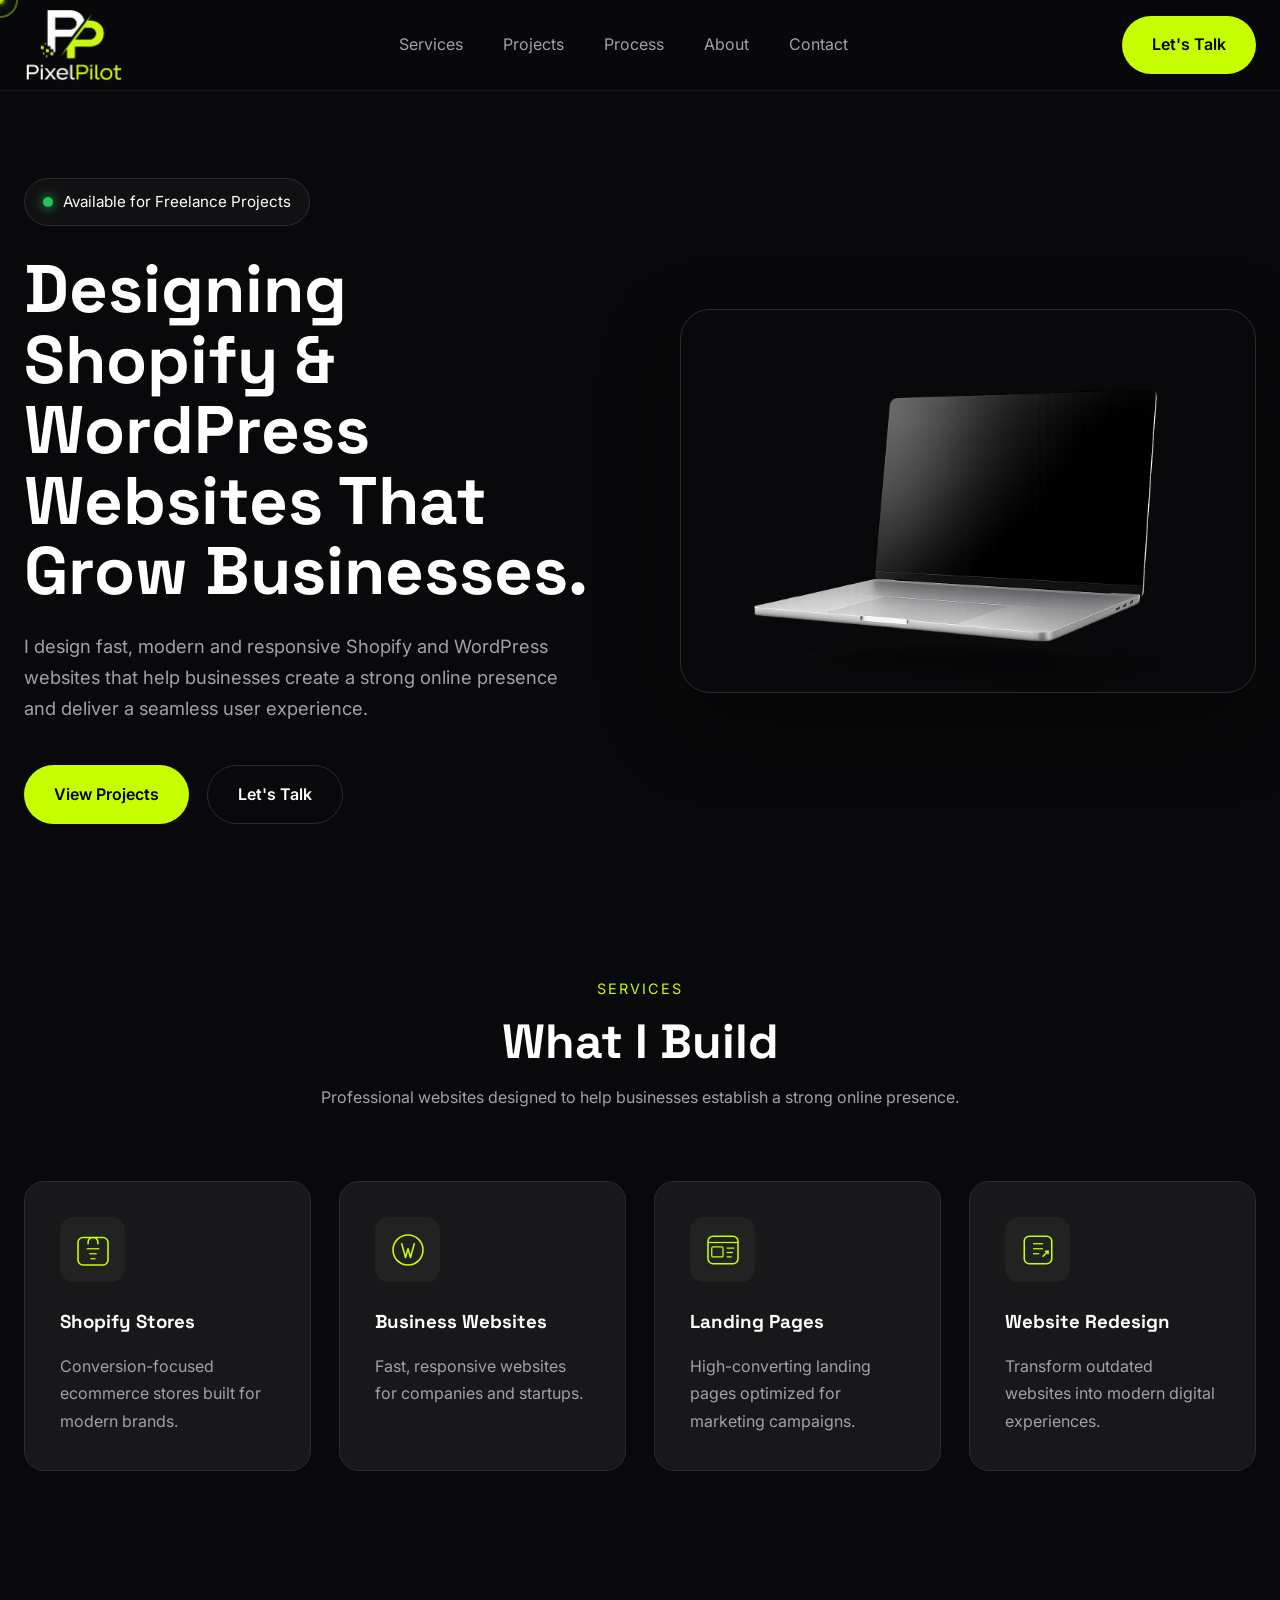
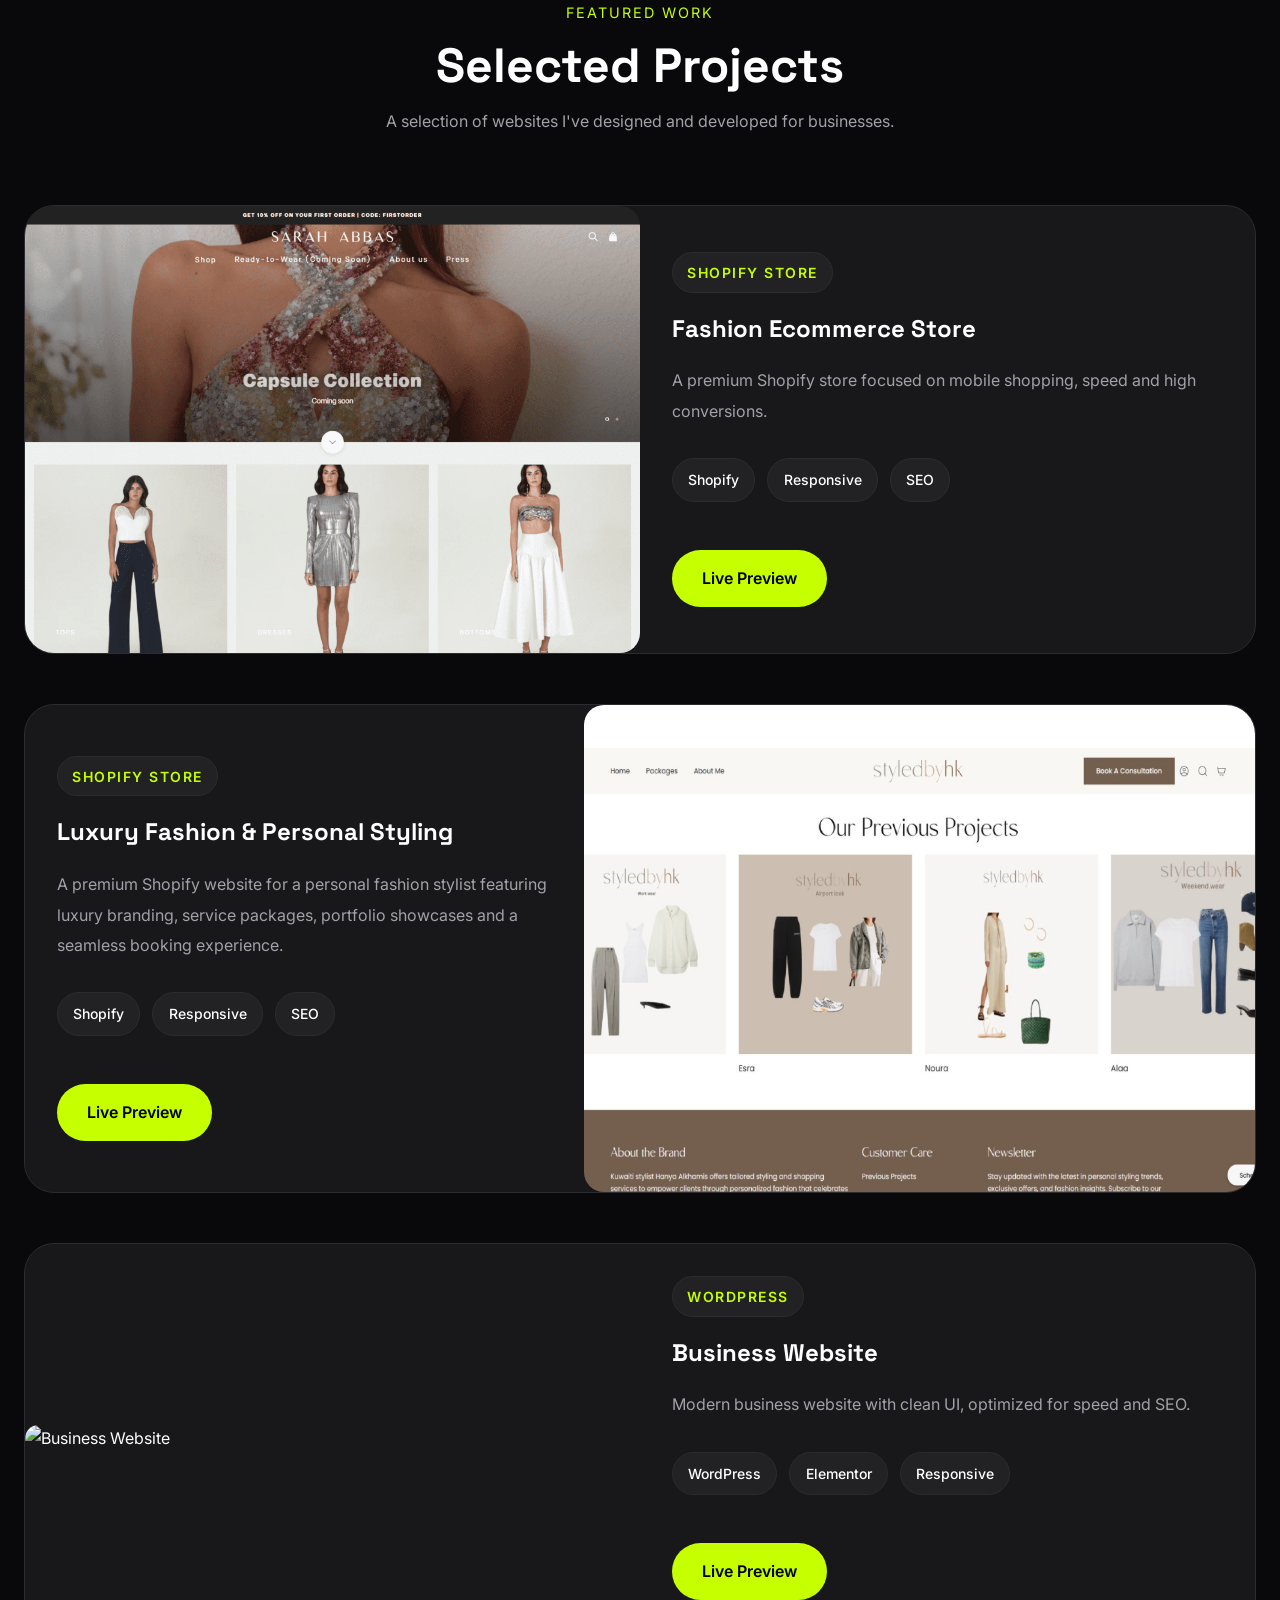
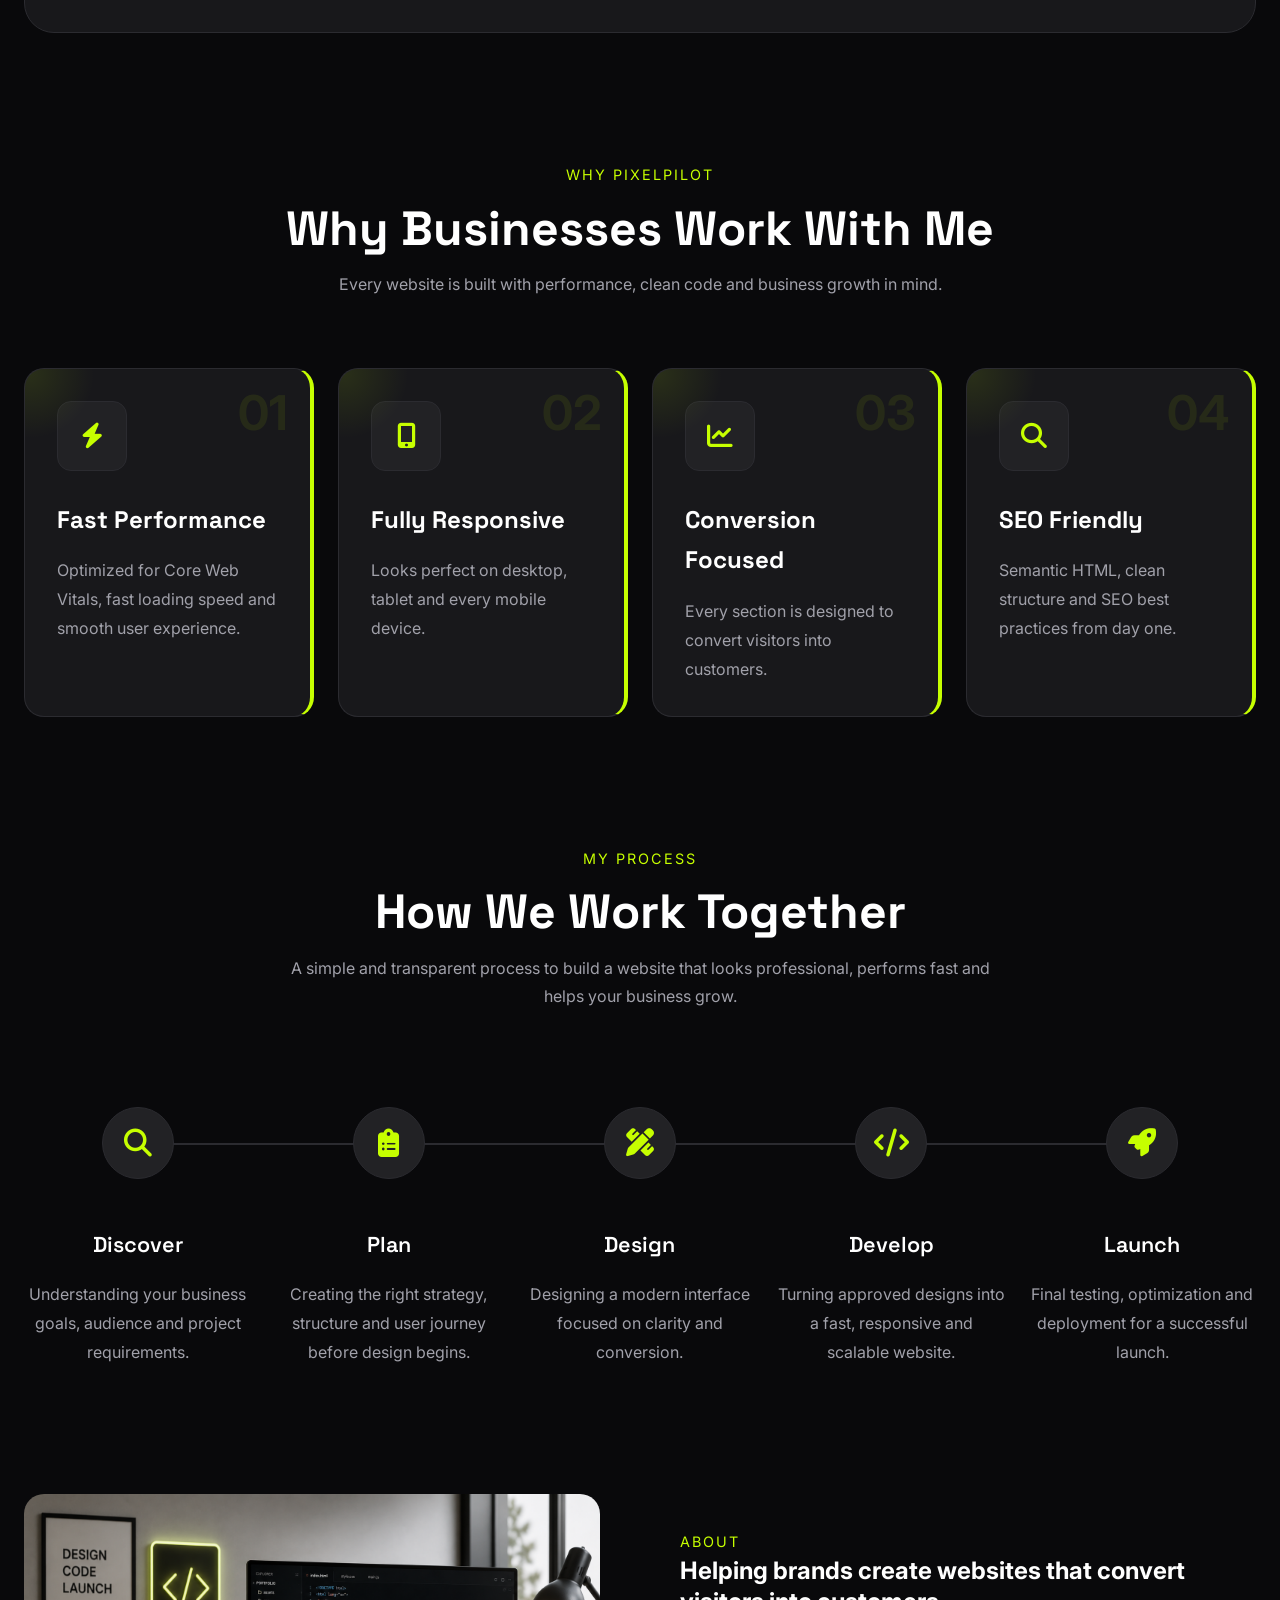
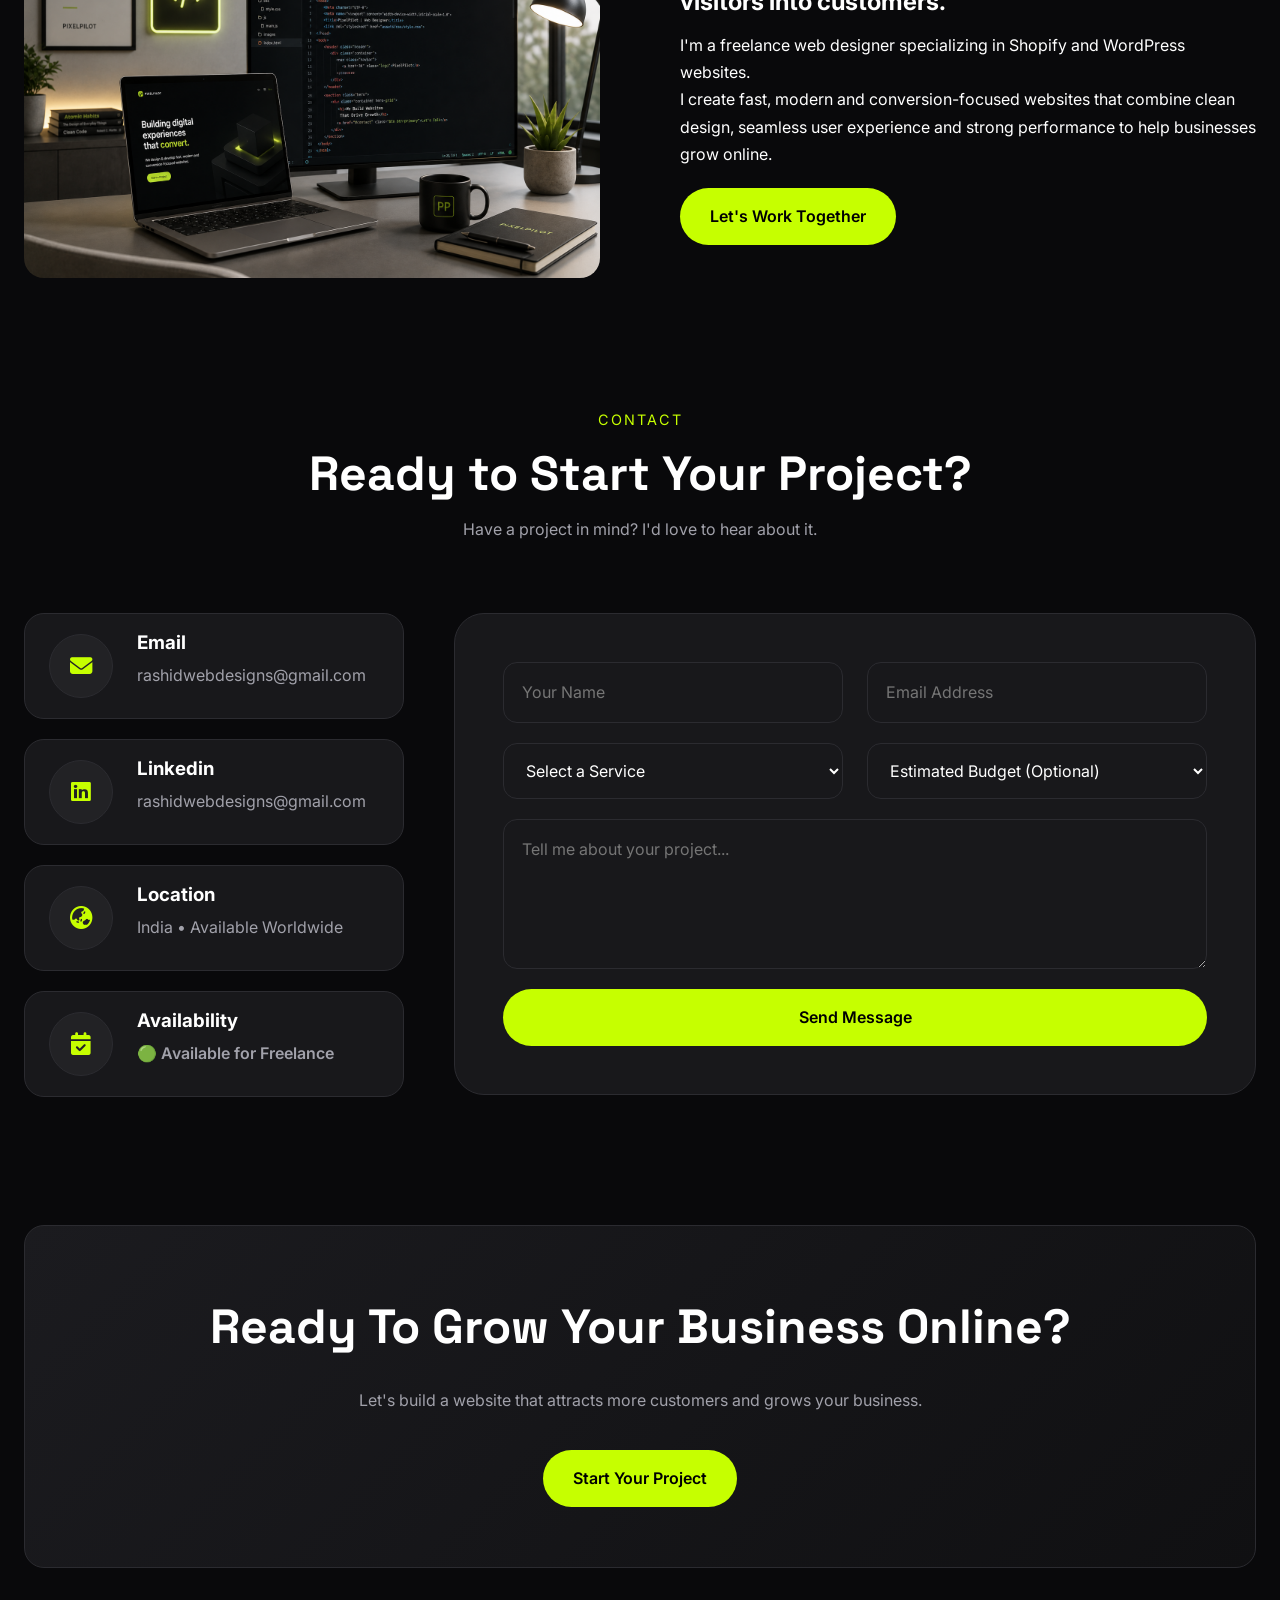
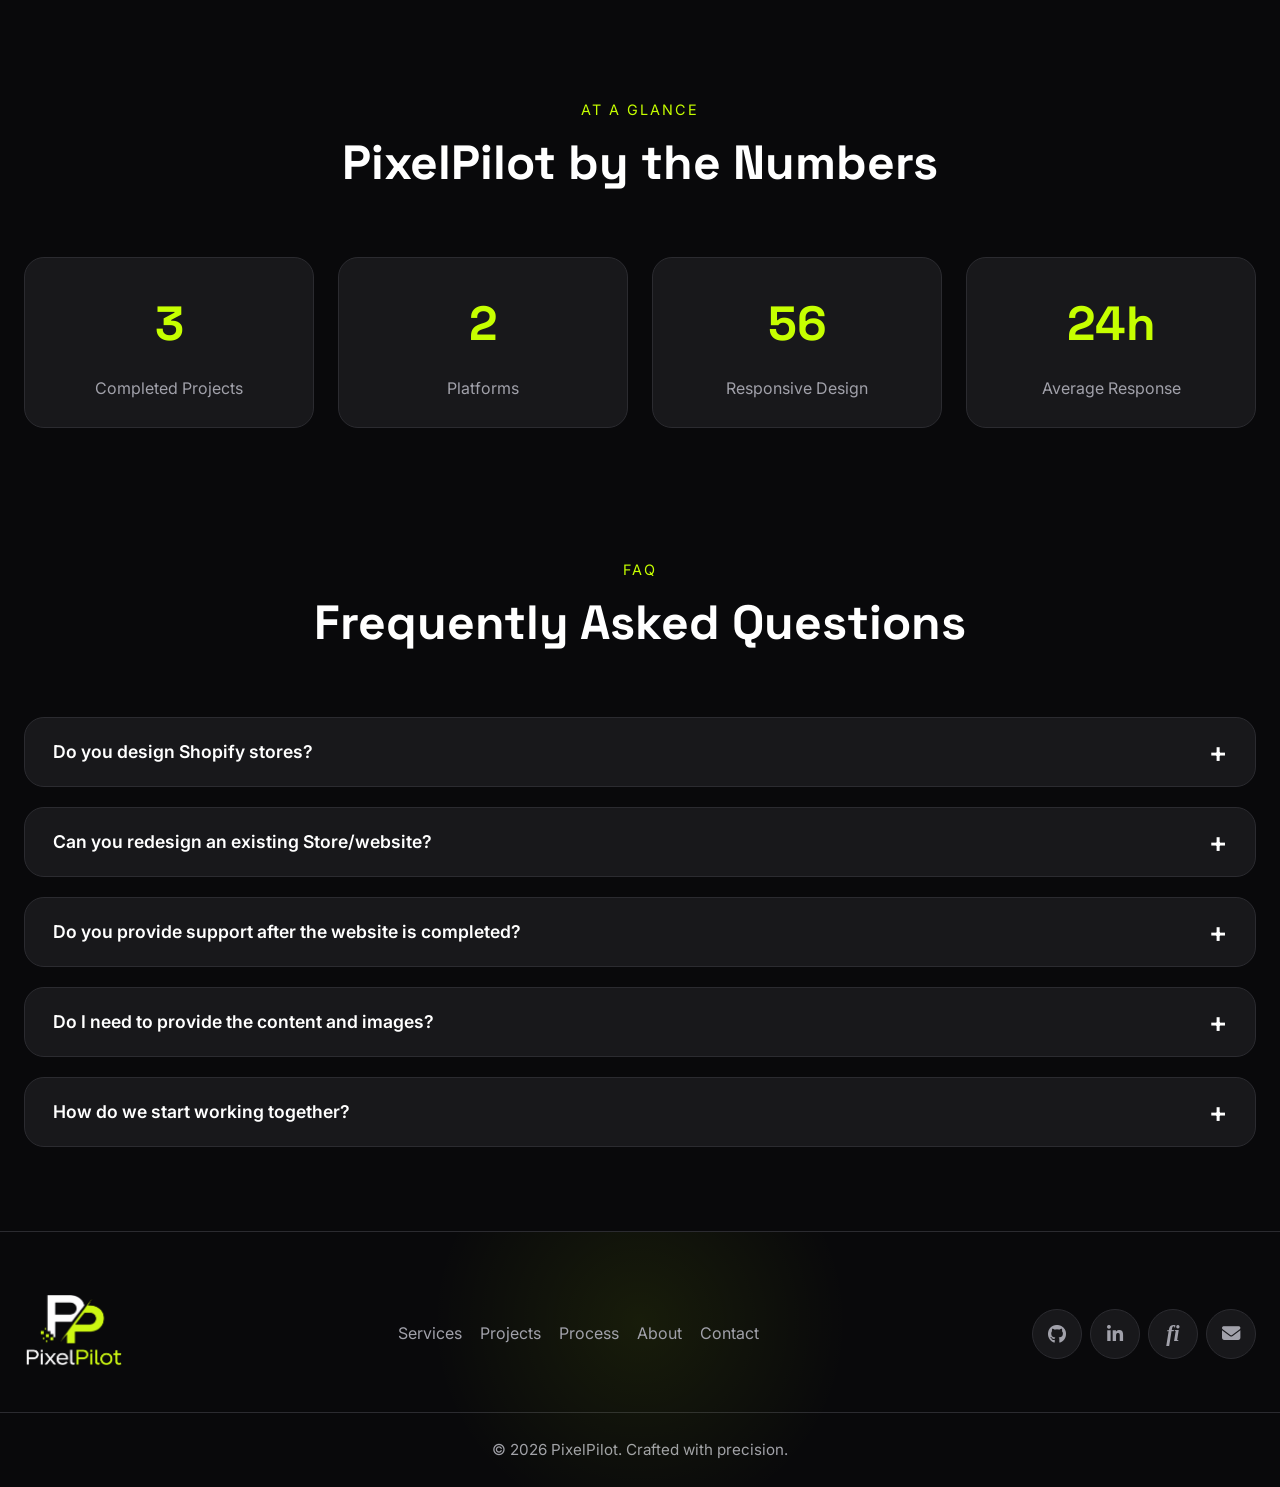
==== commit 67bd5685: "Update index.html" ====
--- a/index.html
+++ b/index.html
@@ -335,7 +335,7 @@
           <article class="project-card">
             <div class="project-image">
               <img
-                src="assets/images/project-2-wp.png"
+                src="assets/images/project-2.png"
                 alt="Business Website"
                 loading="lazy"
               />
